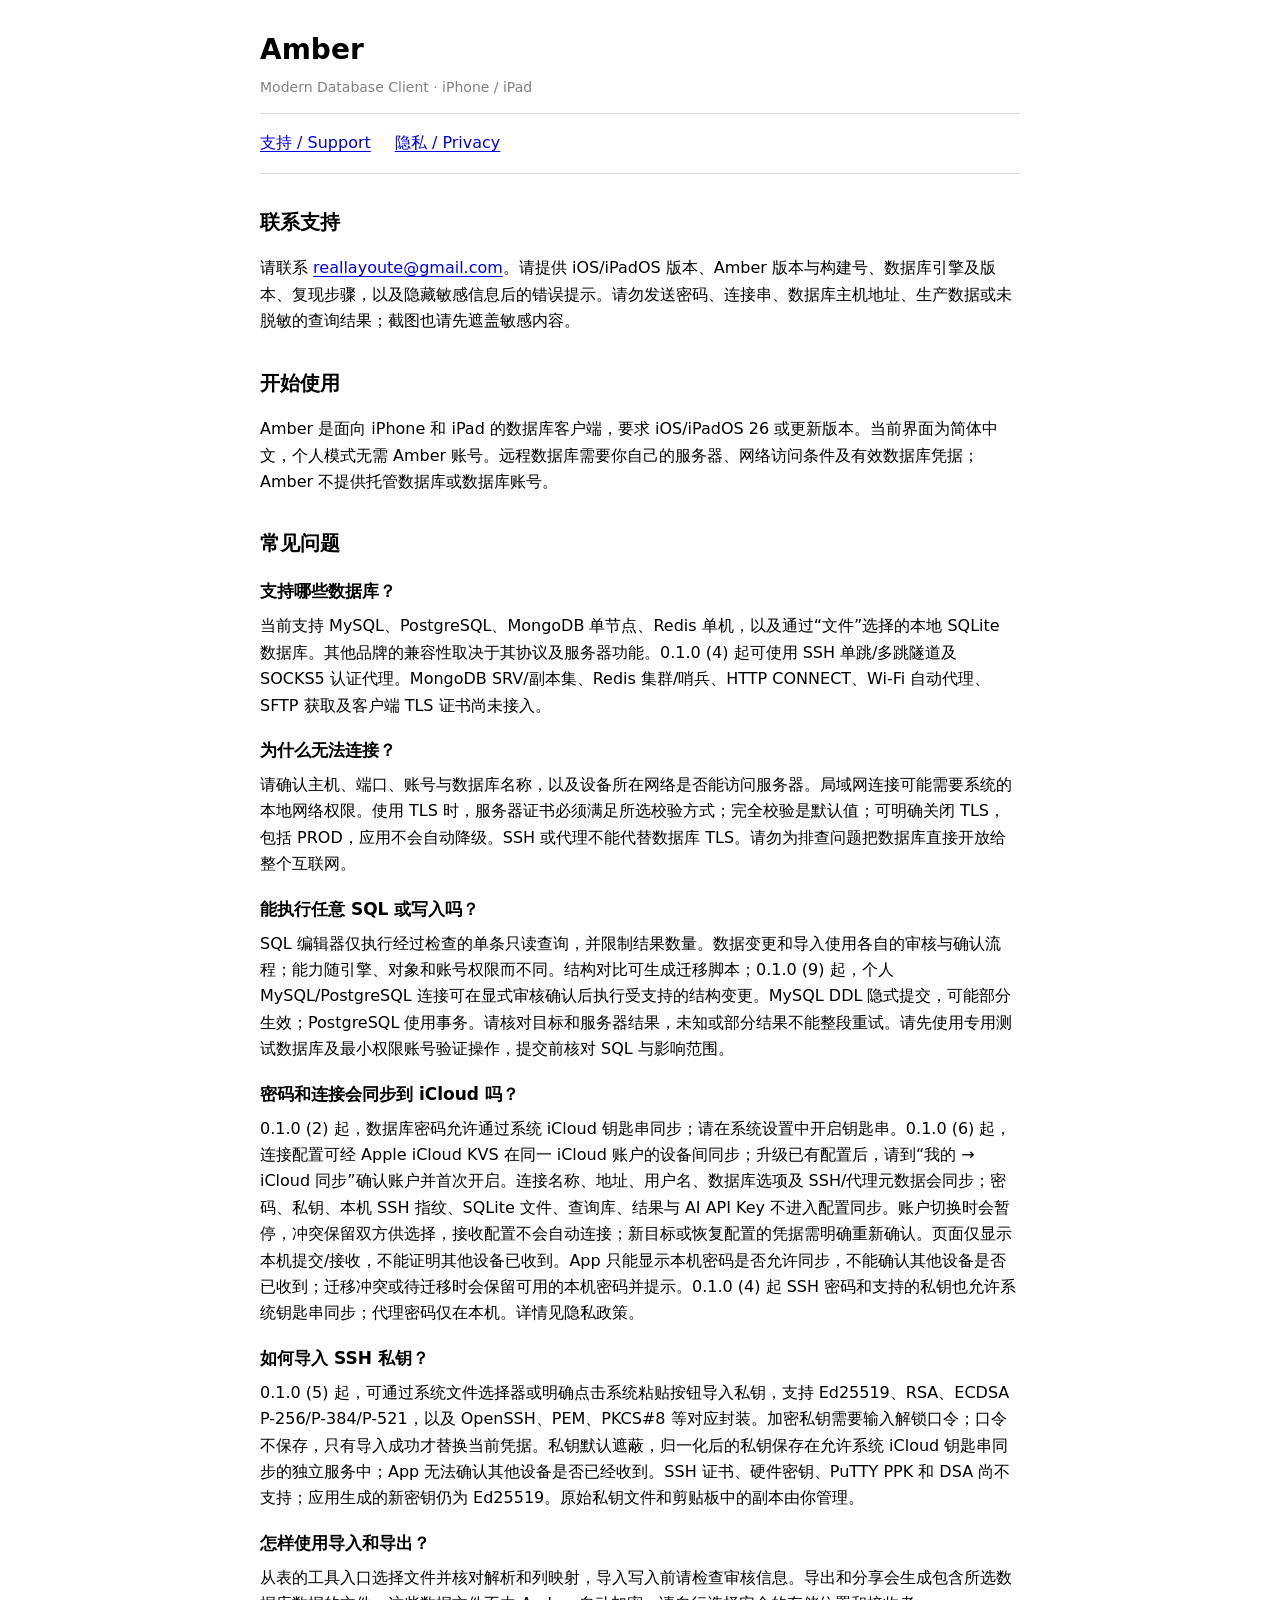
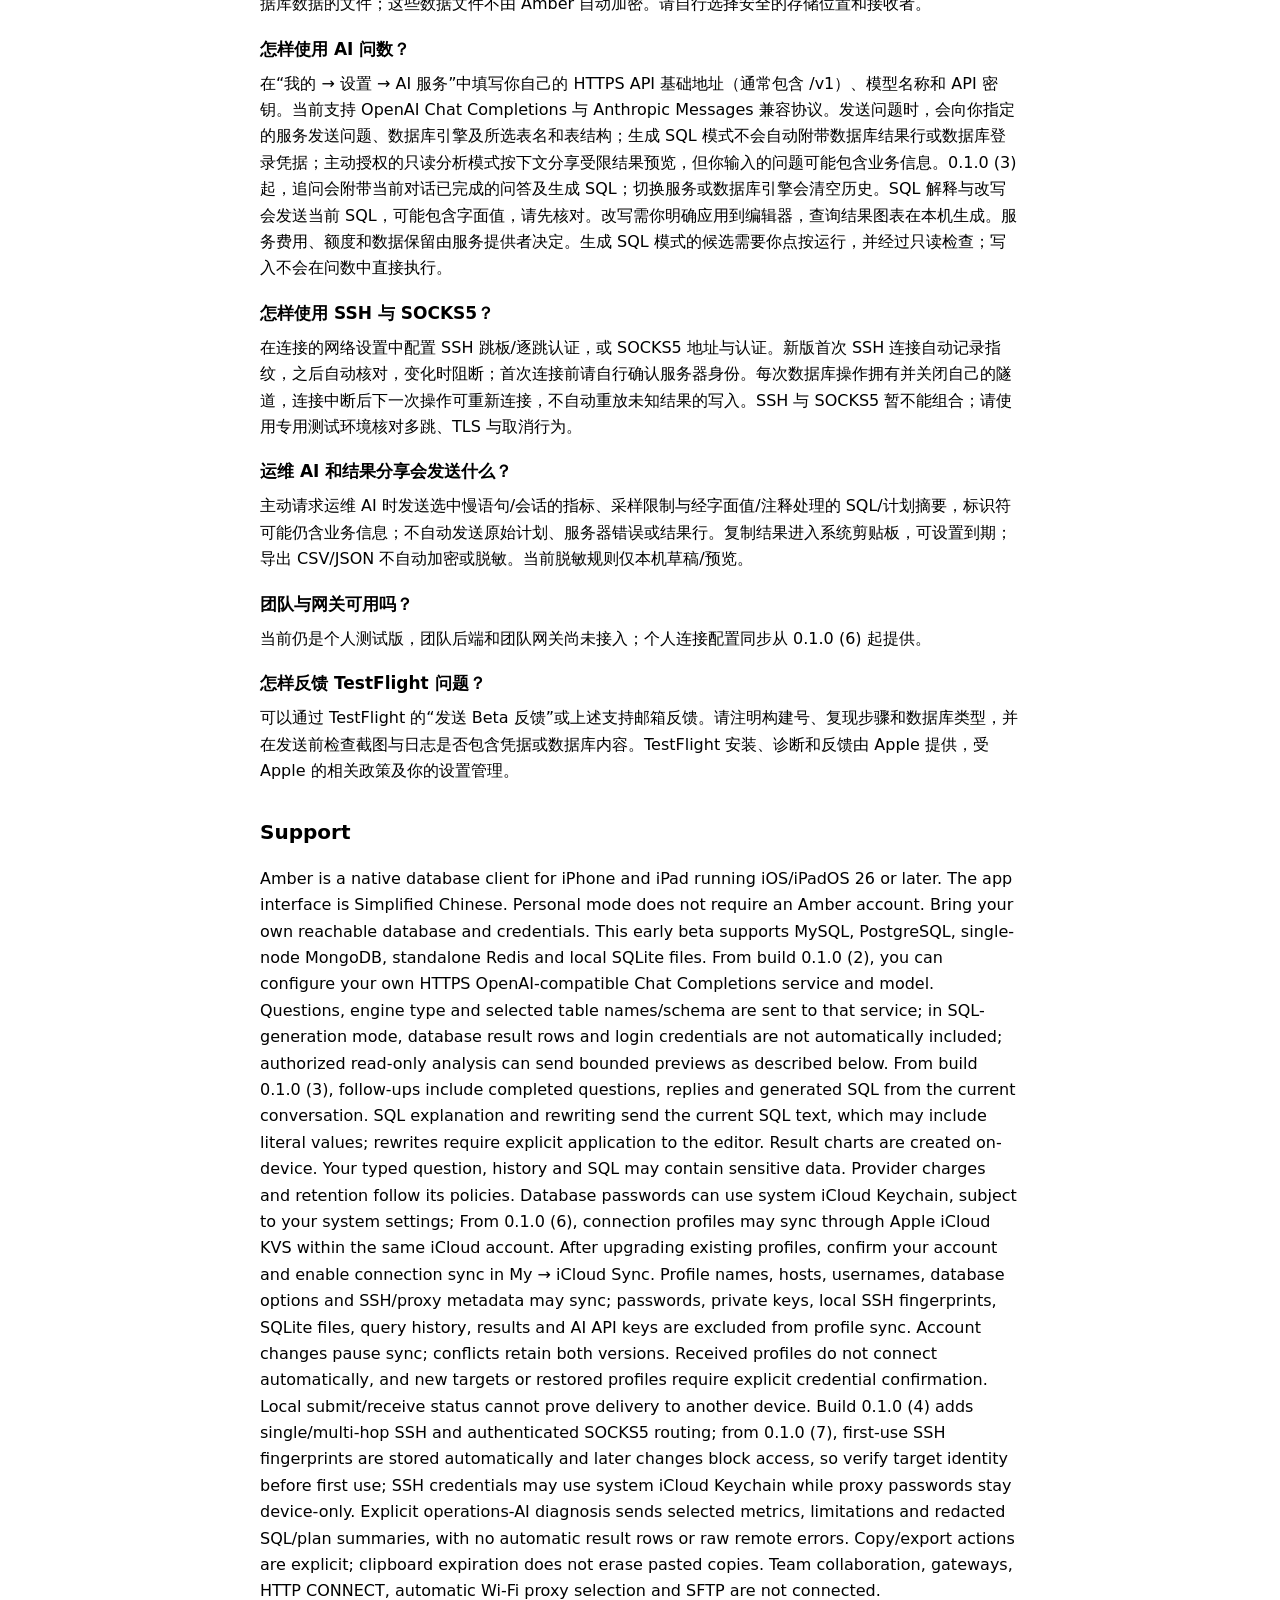
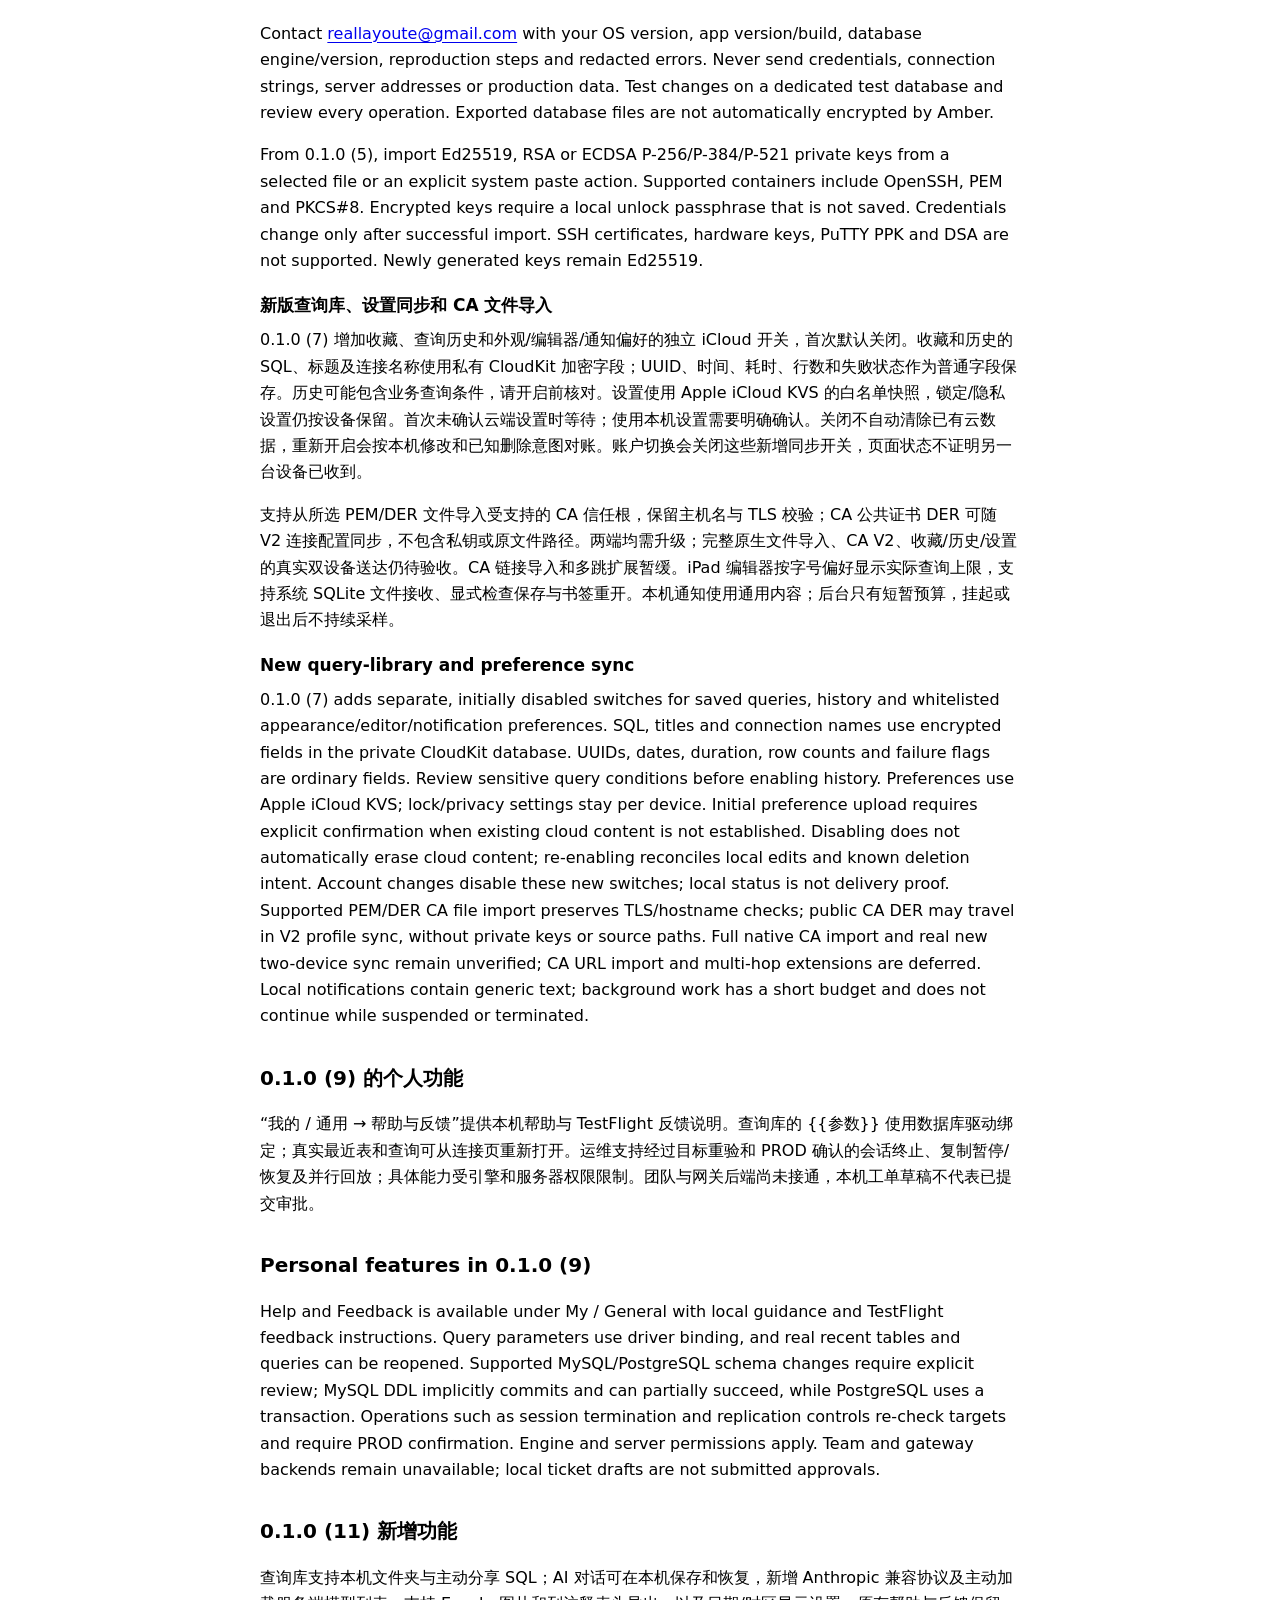
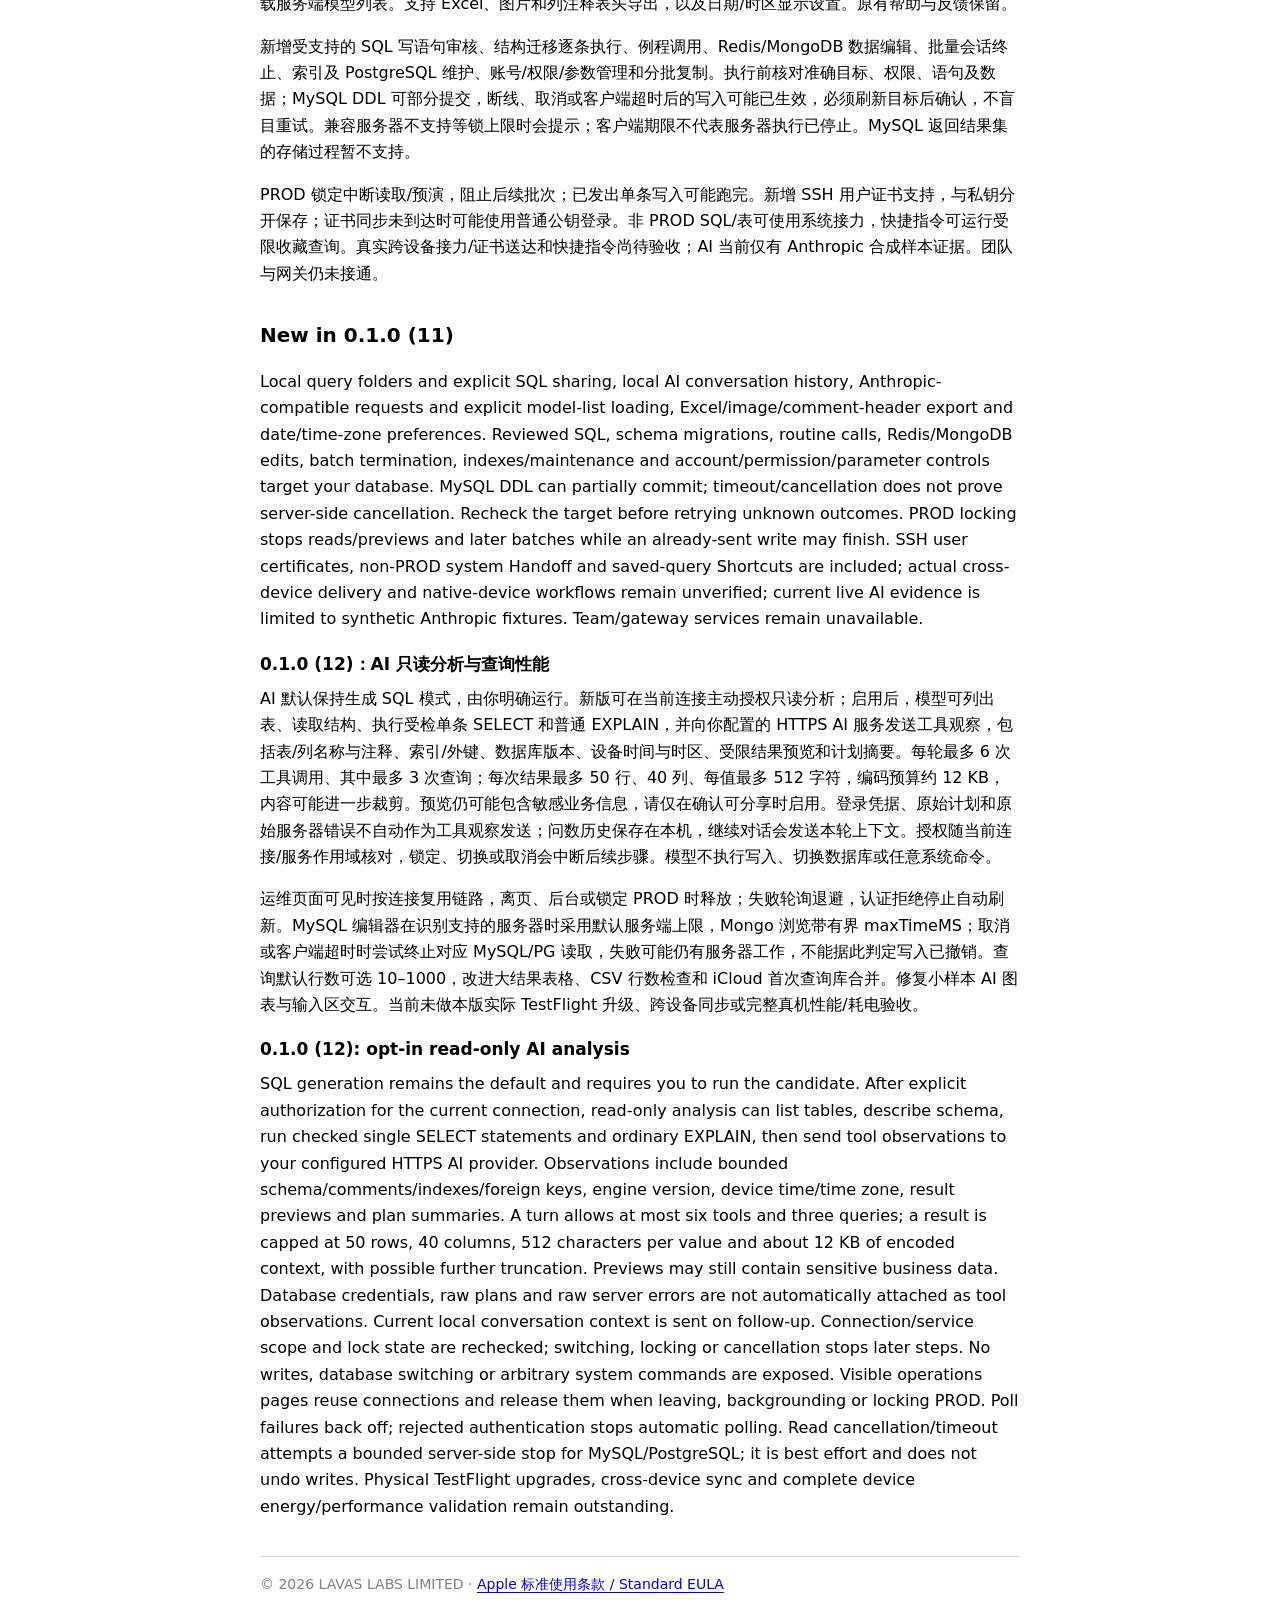
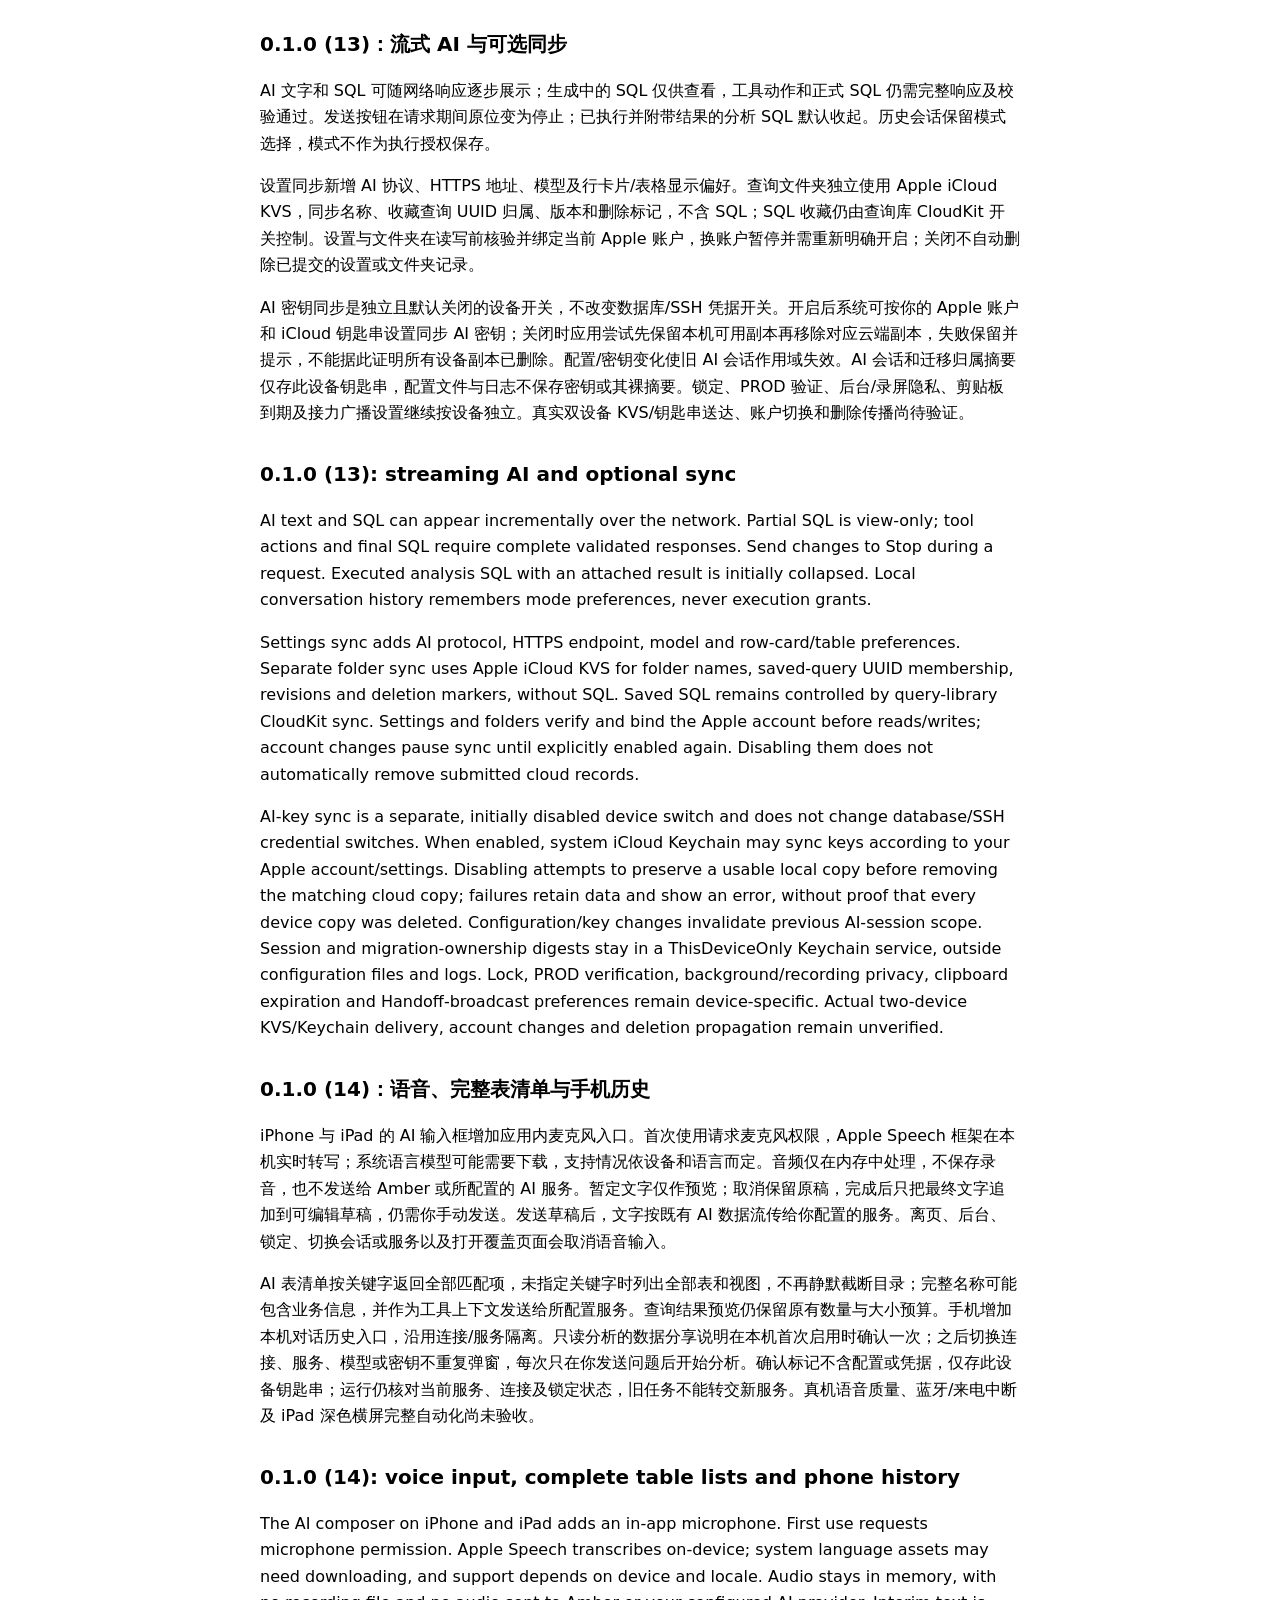
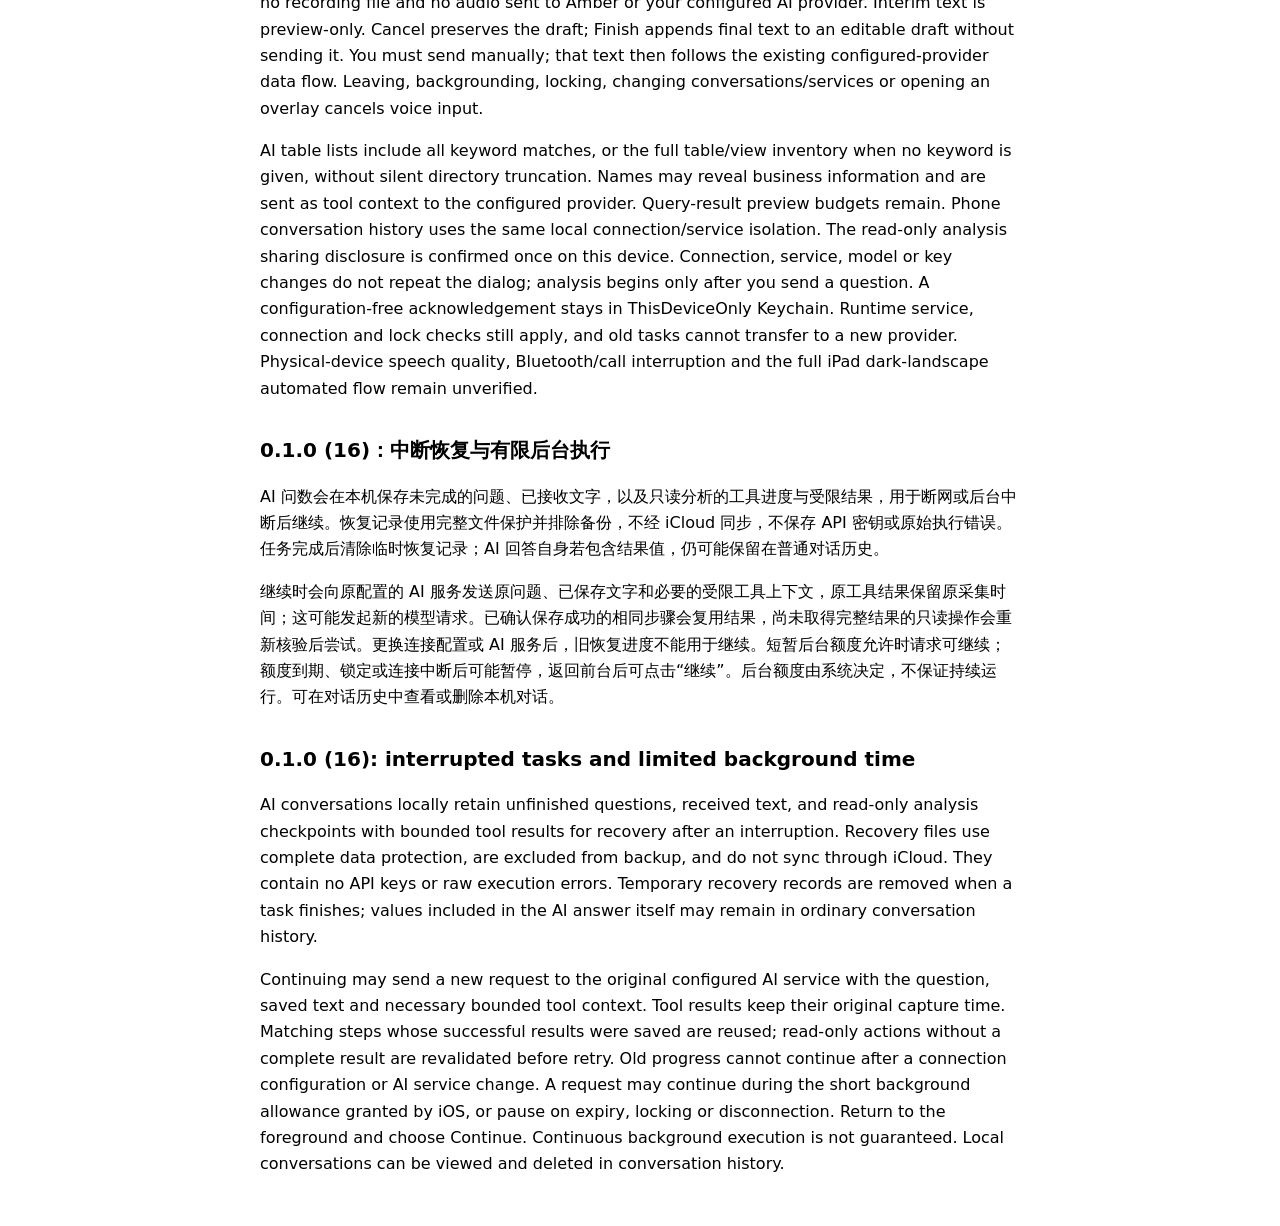
==== amber/index.html @ f7b1a03e "docs(amber): explain interrupted AI recovery and local checkpoints" ====
<!doctype html>
<html lang="zh-Hans"><head>
<meta charset="utf-8"><meta name="viewport" content="width=device-width,initial-scale=1">
<meta name="description" content="Amber 支持：数据库连接、SQL 查询、本地文件与 TestFlight 反馈。"><title>Amber · 支持 / Support</title>
<link rel="stylesheet" href="../style.css"></head><body><main>
<header><h1>Amber</h1><p>Modern Database Client · iPhone / iPad</p></header>
<nav><a href="index.html" aria-current="page">支持 / Support</a><a href="privacy.html" >隐私 / Privacy</a></nav>

<h2>联系支持</h2><p>请联系 <a href="mailto:reallayoute@gmail.com">reallayoute@gmail.com</a>。请提供 iOS/iPadOS 版本、Amber 版本与构建号、数据库引擎及版本、复现步骤，以及隐藏敏感信息后的错误提示。请勿发送密码、连接串、数据库主机地址、生产数据或未脱敏的查询结果；截图也请先遮盖敏感内容。</p>
<h2>开始使用</h2><p>Amber 是面向 iPhone 和 iPad 的数据库客户端，要求 iOS/iPadOS 26 或更新版本。当前界面为简体中文，个人模式无需 Amber 账号。远程数据库需要你自己的服务器、网络访问条件及有效数据库凭据；Amber 不提供托管数据库或数据库账号。</p>
<h2>常见问题</h2>
<h3>支持哪些数据库？</h3><p>当前支持 MySQL、PostgreSQL、MongoDB 单节点、Redis 单机，以及通过“文件”选择的本地 SQLite 数据库。其他品牌的兼容性取决于其协议及服务器功能。0.1.0 (4) 起可使用 SSH 单跳/多跳隧道及 SOCKS5 认证代理。MongoDB SRV/副本集、Redis 集群/哨兵、HTTP CONNECT、Wi-Fi 自动代理、SFTP 获取及客户端 TLS 证书尚未接入。</p>
<h3>为什么无法连接？</h3><p>请确认主机、端口、账号与数据库名称，以及设备所在网络是否能访问服务器。局域网连接可能需要系统的本地网络权限。使用 TLS 时，服务器证书必须满足所选校验方式；完全校验是默认值；可明确关闭 TLS，包括 PROD，应用不会自动降级。SSH 或代理不能代替数据库 TLS。请勿为排查问题把数据库直接开放给整个互联网。</p>
<h3>能执行任意 SQL 或写入吗？</h3><p>SQL 编辑器仅执行经过检查的单条只读查询，并限制结果数量。数据变更和导入使用各自的审核与确认流程；能力随引擎、对象和账号权限而不同。结构对比可生成迁移脚本；0.1.0 (9) 起，个人 MySQL/PostgreSQL 连接可在显式审核确认后执行受支持的结构变更。MySQL DDL 隐式提交，可能部分生效；PostgreSQL 使用事务。请核对目标和服务器结果，未知或部分结果不能整段重试。请先使用专用测试数据库及最小权限账号验证操作，提交前核对 SQL 与影响范围。</p>
<h3>密码和连接会同步到 iCloud 吗？</h3><p>0.1.0 (2) 起，数据库密码允许通过系统 iCloud 钥匙串同步；请在系统设置中开启钥匙串。0.1.0 (6) 起，连接配置可经 Apple iCloud KVS 在同一 iCloud 账户的设备间同步；升级已有配置后，请到“我的 → iCloud 同步”确认账户并首次开启。连接名称、地址、用户名、数据库选项及 SSH/代理元数据会同步；密码、私钥、本机 SSH 指纹、SQLite 文件、查询库、结果与 AI API Key 不进入配置同步。账户切换时会暂停，冲突保留双方供选择，接收配置不会自动连接；新目标或恢复配置的凭据需明确重新确认。页面仅显示本机提交/接收，不能证明其他设备已收到。App 只能显示本机密码是否允许同步，不能确认其他设备是否已收到；迁移冲突或待迁移时会保留可用的本机密码并提示。0.1.0 (4) 起 SSH 密码和支持的私钥也允许系统钥匙串同步；代理密码仅在本机。详情见隐私政策。</p>
<h3>如何导入 SSH 私钥？</h3><p>0.1.0 (5) 起，可通过系统文件选择器或明确点击系统粘贴按钮导入私钥，支持 Ed25519、RSA、ECDSA P-256/P-384/P-521，以及 OpenSSH、PEM、PKCS#8 等对应封装。加密私钥需要输入解锁口令；口令不保存，只有导入成功才替换当前凭据。私钥默认遮蔽，归一化后的私钥保存在允许系统 iCloud 钥匙串同步的独立服务中；App 无法确认其他设备是否已经收到。SSH 证书、硬件密钥、PuTTY PPK 和 DSA 尚不支持；应用生成的新密钥仍为 Ed25519。原始私钥文件和剪贴板中的副本由你管理。</p><h3>怎样使用导入和导出？</h3><p>从表的工具入口选择文件并核对解析和列映射，导入写入前请检查审核信息。导出和分享会生成包含所选数据库数据的文件；这些数据文件不由 Amber 自动加密。请自行选择安全的存储位置和接收者。</p>
<h3>怎样使用 AI 问数？</h3><p>在“我的 → 设置 → AI 服务”中填写你自己的 HTTPS API 基础地址（通常包含 /v1）、模型名称和 API 密钥。当前支持 OpenAI Chat Completions 与 Anthropic Messages 兼容协议。发送问题时，会向你指定的服务发送问题、数据库引擎及所选表名和表结构；生成 SQL 模式不会自动附带数据库结果行或数据库登录凭据；主动授权的只读分析模式按下文分享受限结果预览，但你输入的问题可能包含业务信息。0.1.0 (3) 起，追问会附带当前对话已完成的问答及生成 SQL；切换服务或数据库引擎会清空历史。SQL 解释与改写会发送当前 SQL，可能包含字面值，请先核对。改写需你明确应用到编辑器，查询结果图表在本机生成。服务费用、额度和数据保留由服务提供者决定。生成 SQL 模式的候选需要你点按运行，并经过只读检查；写入不会在问数中直接执行。</p><h3>怎样使用 SSH 与 SOCKS5？</h3><p>在连接的网络设置中配置 SSH 跳板/逐跳认证，或 SOCKS5 地址与认证。新版首次 SSH 连接自动记录指纹，之后自动核对，变化时阻断；首次连接前请自行确认服务器身份。每次数据库操作拥有并关闭自己的隧道，连接中断后下一次操作可重新连接，不自动重放未知结果的写入。SSH 与 SOCKS5 暂不能组合；请使用专用测试环境核对多跳、TLS 与取消行为。</p><h3>运维 AI 和结果分享会发送什么？</h3><p>主动请求运维 AI 时发送选中慢语句/会话的指标、采样限制与经字面值/注释处理的 SQL/计划摘要，标识符可能仍含业务信息；不自动发送原始计划、服务器错误或结果行。复制结果进入系统剪贴板，可设置到期；导出 CSV/JSON 不自动加密或脱敏。当前脱敏规则仅本机草稿/预览。</p><h3>团队与网关可用吗？</h3><p>当前仍是个人测试版，团队后端和团队网关尚未接入；个人连接配置同步从 0.1.0 (6) 起提供。</p>
<h3>怎样反馈 TestFlight 问题？</h3><p>可以通过 TestFlight 的“发送 Beta 反馈”或上述支持邮箱反馈。请注明构建号、复现步骤和数据库类型，并在发送前检查截图与日志是否包含凭据或数据库内容。TestFlight 安装、诊断和反馈由 Apple 提供，受 Apple 的相关政策及你的设置管理。</p>
<h2 lang="en">Support</h2><p lang="en">Amber is a native database client for iPhone and iPad running iOS/iPadOS 26 or later. The app interface is Simplified Chinese. Personal mode does not require an Amber account. Bring your own reachable database and credentials. This early beta supports MySQL, PostgreSQL, single-node MongoDB, standalone Redis and local SQLite files. From build 0.1.0 (2), you can configure your own HTTPS OpenAI-compatible Chat Completions service and model. Questions, engine type and selected table names/schema are sent to that service; in SQL-generation mode, database result rows and login credentials are not automatically included; authorized read-only analysis can send bounded previews as described below. From build 0.1.0 (3), follow-ups include completed questions, replies and generated SQL from the current conversation. SQL explanation and rewriting send the current SQL text, which may include literal values; rewrites require explicit application to the editor. Result charts are created on-device. Your typed question, history and SQL may contain sensitive data. Provider charges and retention follow its policies. Database passwords can use system iCloud Keychain, subject to your system settings; From 0.1.0 (6), connection profiles may sync through Apple iCloud KVS within the same iCloud account. After upgrading existing profiles, confirm your account and enable connection sync in My → iCloud Sync. Profile names, hosts, usernames, database options and SSH/proxy metadata may sync; passwords, private keys, local SSH fingerprints, SQLite files, query history, results and AI API keys are excluded from profile sync. Account changes pause sync; conflicts retain both versions. Received profiles do not connect automatically, and new targets or restored profiles require explicit credential confirmation. Local submit/receive status cannot prove delivery to another device. Build 0.1.0 (4) adds single/multi-hop SSH and authenticated SOCKS5 routing; from 0.1.0 (7), first-use SSH fingerprints are stored automatically and later changes block access, so verify target identity before first use; SSH credentials may use system iCloud Keychain while proxy passwords stay device-only. Explicit operations-AI diagnosis sends selected metrics, limitations and redacted SQL/plan summaries, with no automatic result rows or raw remote errors. Copy/export actions are explicit; clipboard expiration does not erase pasted copies. Team collaboration, gateways, HTTP CONNECT, automatic Wi-Fi proxy selection and SFTP are not connected.</p><p lang="en">Contact <a href="mailto:reallayoute@gmail.com">reallayoute@gmail.com</a> with your OS version, app version/build, database engine/version, reproduction steps and redacted errors. Never send credentials, connection strings, server addresses or production data. Test changes on a dedicated test database and review every operation. Exported database files are not automatically encrypted by Amber.</p>

<p lang="en">From 0.1.0 (5), import Ed25519, RSA or ECDSA P-256/P-384/P-521 private keys from a selected file or an explicit system paste action. Supported containers include OpenSSH, PEM and PKCS#8. Encrypted keys require a local unlock passphrase that is not saved. Credentials change only after successful import. SSH certificates, hardware keys, PuTTY PPK and DSA are not supported. Newly generated keys remain Ed25519.</p><h3>新版查询库、设置同步和 CA 文件导入</h3><p>0.1.0 (7) 增加收藏、查询历史和外观/编辑器/通知偏好的独立 iCloud 开关，首次默认关闭。收藏和历史的 SQL、标题及连接名称使用私有 CloudKit 加密字段；UUID、时间、耗时、行数和失败状态作为普通字段保存。历史可能包含业务查询条件，请开启前核对。设置使用 Apple iCloud KVS 的白名单快照，锁定/隐私设置仍按设备保留。首次未确认云端设置时等待；使用本机设置需要明确确认。关闭不自动清除已有云数据，重新开启会按本机修改和已知删除意图对账。账户切换会关闭这些新增同步开关，页面状态不证明另一台设备已收到。</p><p>支持从所选 PEM/DER 文件导入受支持的 CA 信任根，保留主机名与 TLS 校验；CA 公共证书 DER 可随 V2 连接配置同步，不包含私钥或原文件路径。两端均需升级；完整原生文件导入、CA V2、收藏/历史/设置的真实双设备送达仍待验收。CA 链接导入和多跳扩展暂缓。iPad 编辑器按字号偏好显示实际查询上限，支持系统 SQLite 文件接收、显式检查保存与书签重开。本机通知使用通用内容；后台只有短暂预算，挂起或退出后不持续采样。</p><h3 lang="en">New query-library and preference sync</h3><p lang="en">0.1.0 (7) adds separate, initially disabled switches for saved queries, history and whitelisted appearance/editor/notification preferences. SQL, titles and connection names use encrypted fields in the private CloudKit database. UUIDs, dates, duration, row counts and failure flags are ordinary fields. Review sensitive query conditions before enabling history. Preferences use Apple iCloud KVS; lock/privacy settings stay per device. Initial preference upload requires explicit confirmation when existing cloud content is not established. Disabling does not automatically erase cloud content; re-enabling reconciles local edits and known deletion intent. Account changes disable these new switches; local status is not delivery proof. Supported PEM/DER CA file import preserves TLS/hostname checks; public CA DER may travel in V2 profile sync, without private keys or source paths. Full native CA import and real new two-device sync remain unverified; CA URL import and multi-hop extensions are deferred. Local notifications contain generic text; background work has a short budget and does not continue while suspended or terminated.</p><h2>0.1.0 (9) 的个人功能</h2><p>“我的 / 通用 → 帮助与反馈”提供本机帮助与 TestFlight 反馈说明。查询库的 {{参数}} 使用数据库驱动绑定；真实最近表和查询可从连接页重新打开。运维支持经过目标重验和 PROD 确认的会话终止、复制暂停/恢复及并行回放；具体能力受引擎和服务器权限限制。团队与网关后端尚未接通，本机工单草稿不代表已提交审批。</p><h2 lang="en">Personal features in 0.1.0 (9)</h2><p lang="en">Help and Feedback is available under My / General with local guidance and TestFlight feedback instructions. Query parameters use driver binding, and real recent tables and queries can be reopened. Supported MySQL/PostgreSQL schema changes require explicit review; MySQL DDL implicitly commits and can partially succeed, while PostgreSQL uses a transaction. Operations such as session termination and replication controls re-check targets and require PROD confirmation. Engine and server permissions apply. Team and gateway backends remain unavailable; local ticket drafts are not submitted approvals.</p><h2>0.1.0 (11) 新增功能</h2><p>查询库支持本机文件夹与主动分享 SQL；AI 对话可在本机保存和恢复，新增 Anthropic 兼容协议及主动加载服务端模型列表。支持 Excel、图片和列注释表头导出，以及日期/时区显示设置。原有帮助与反馈保留。</p><p>新增受支持的 SQL 写语句审核、结构迁移逐条执行、例程调用、Redis/MongoDB 数据编辑、批量会话终止、索引及 PostgreSQL 维护、账号/权限/参数管理和分批复制。执行前核对准确目标、权限、语句及数据；MySQL DDL 可部分提交，断线、取消或客户端超时后的写入可能已生效，必须刷新目标后确认，不盲目重试。兼容服务器不支持等锁上限时会提示；客户端期限不代表服务器执行已停止。MySQL 返回结果集的存储过程暂不支持。</p><p>PROD 锁定中断读取/预演，阻止后续批次；已发出单条写入可能跑完。新增 SSH 用户证书支持，与私钥分开保存；证书同步未到达时可能使用普通公钥登录。非 PROD SQL/表可使用系统接力，快捷指令可运行受限收藏查询。真实跨设备接力/证书送达和快捷指令尚待验收；AI 当前仅有 Anthropic 合成样本证据。团队与网关仍未接通。</p><h2 lang="en">New in 0.1.0 (11)</h2><p lang="en">Local query folders and explicit SQL sharing, local AI conversation history, Anthropic-compatible requests and explicit model-list loading, Excel/image/comment-header export and date/time-zone preferences. Reviewed SQL, schema migrations, routine calls, Redis/MongoDB edits, batch termination, indexes/maintenance and account/permission/parameter controls target your database. MySQL DDL can partially commit; timeout/cancellation does not prove server-side cancellation. Recheck the target before retrying unknown outcomes. PROD locking stops reads/previews and later batches while an already-sent write may finish. SSH user certificates, non-PROD system Handoff and saved-query Shortcuts are included; actual cross-device delivery and native-device workflows remain unverified; current live AI evidence is limited to synthetic Anthropic fixtures. Team/gateway services remain unavailable.</p><h3>0.1.0 (12)：AI 只读分析与查询性能</h3><p>AI 默认保持生成 SQL 模式，由你明确运行。新版可在当前连接主动授权只读分析；启用后，模型可列出表、读取结构、执行受检单条 SELECT 和普通 EXPLAIN，并向你配置的 HTTPS AI 服务发送工具观察，包括表/列名称与注释、索引/外键、数据库版本、设备时间与时区、受限结果预览和计划摘要。每轮最多 6 次工具调用、其中最多 3 次查询；每次结果最多 50 行、40 列、每值最多 512 字符，编码预算约 12 KB，内容可能进一步裁剪。预览仍可能包含敏感业务信息，请仅在确认可分享时启用。登录凭据、原始计划和原始服务器错误不自动作为工具观察发送；问数历史保存在本机，继续对话会发送本轮上下文。授权随当前连接/服务作用域核对，锁定、切换或取消会中断后续步骤。模型不执行写入、切换数据库或任意系统命令。</p><p>运维页面可见时按连接复用链路，离页、后台或锁定 PROD 时释放；失败轮询退避，认证拒绝停止自动刷新。MySQL 编辑器在识别支持的服务器时采用默认服务端上限，Mongo 浏览带有界 maxTimeMS；取消或客户端超时时尝试终止对应 MySQL/PG 读取，失败可能仍有服务器工作，不能据此判定写入已撤销。查询默认行数可选 10–1000，改进大结果表格、CSV 行数检查和 iCloud 首次查询库合并。修复小样本 AI 图表与输入区交互。当前未做本版实际 TestFlight 升级、跨设备同步或完整真机性能/耗电验收。</p><h3 lang="en">0.1.0 (12): opt-in read-only AI analysis</h3><p lang="en">SQL generation remains the default and requires you to run the candidate. After explicit authorization for the current connection, read-only analysis can list tables, describe schema, run checked single SELECT statements and ordinary EXPLAIN, then send tool observations to your configured HTTPS AI provider. Observations include bounded schema/comments/indexes/foreign keys, engine version, device time/time zone, result previews and plan summaries. A turn allows at most six tools and three queries; a result is capped at 50 rows, 40 columns, 512 characters per value and about 12 KB of encoded context, with possible further truncation. Previews may still contain sensitive business data. Database credentials, raw plans and raw server errors are not automatically attached as tool observations. Current local conversation context is sent on follow-up. Connection/service scope and lock state are rechecked; switching, locking or cancellation stops later steps. No writes, database switching or arbitrary system commands are exposed. Visible operations pages reuse connections and release them when leaving, backgrounding or locking PROD. Poll failures back off; rejected authentication stops automatic polling. Read cancellation/timeout attempts a bounded server-side stop for MySQL/PostgreSQL; it is best effort and does not undo writes. Physical TestFlight upgrades, cross-device sync and complete device energy/performance validation remain outstanding.</p><footer>© 2026 LAVAS LABS LIMITED · <a href="https://www.apple.com/legal/internet-services/itunes/dev/stdeula/">Apple 标准使用条款 / Standard EULA</a></footer><h2>0.1.0 (13)：流式 AI 与可选同步</h2><p>AI 文字和 SQL 可随网络响应逐步展示；生成中的 SQL 仅供查看，工具动作和正式 SQL 仍需完整响应及校验通过。发送按钮在请求期间原位变为停止；已执行并附带结果的分析 SQL 默认收起。历史会话保留模式选择，模式不作为执行授权保存。</p><p>设置同步新增 AI 协议、HTTPS 地址、模型及行卡片/表格显示偏好。查询文件夹独立使用 Apple iCloud KVS，同步名称、收藏查询 UUID 归属、版本和删除标记，不含 SQL；SQL 收藏仍由查询库 CloudKit 开关控制。设置与文件夹在读写前核验并绑定当前 Apple 账户，换账户暂停并需重新明确开启；关闭不自动删除已提交的设置或文件夹记录。</p><p>AI 密钥同步是独立且默认关闭的设备开关，不改变数据库/SSH 凭据开关。开启后系统可按你的 Apple 账户和 iCloud 钥匙串设置同步 AI 密钥；关闭时应用尝试先保留本机可用副本再移除对应云端副本，失败保留并提示，不能据此证明所有设备副本已删除。配置/密钥变化使旧 AI 会话作用域失效。AI 会话和迁移归属摘要仅存此设备钥匙串，配置文件与日志不保存密钥或其裸摘要。锁定、PROD 验证、后台/录屏隐私、剪贴板到期及接力广播设置继续按设备独立。真实双设备 KVS/钥匙串送达、账户切换和删除传播尚待验证。</p><h2 lang="en">0.1.0 (13): streaming AI and optional sync</h2><div lang="en"><p>AI text and SQL can appear incrementally over the network. Partial SQL is view-only; tool actions and final SQL require complete validated responses. Send changes to Stop during a request. Executed analysis SQL with an attached result is initially collapsed. Local conversation history remembers mode preferences, never execution grants.</p><p>Settings sync adds AI protocol, HTTPS endpoint, model and row-card/table preferences. Separate folder sync uses Apple iCloud KVS for folder names, saved-query UUID membership, revisions and deletion markers, without SQL. Saved SQL remains controlled by query-library CloudKit sync. Settings and folders verify and bind the Apple account before reads/writes; account changes pause sync until explicitly enabled again. Disabling them does not automatically remove submitted cloud records.</p><p>AI-key sync is a separate, initially disabled device switch and does not change database/SSH credential switches. When enabled, system iCloud Keychain may sync keys according to your Apple account/settings. Disabling attempts to preserve a usable local copy before removing the matching cloud copy; failures retain data and show an error, without proof that every device copy was deleted. Configuration/key changes invalidate previous AI-session scope. Session and migration-ownership digests stay in a ThisDeviceOnly Keychain service, outside configuration files and logs. Lock, PROD verification, background/recording privacy, clipboard expiration and Handoff-broadcast preferences remain device-specific. Actual two-device KVS/Keychain delivery, account changes and deletion propagation remain unverified.</p></div>
<h2>0.1.0 (14)：语音、完整表清单与手机历史</h2><p>iPhone 与 iPad 的 AI 输入框增加应用内麦克风入口。首次使用请求麦克风权限，Apple Speech 框架在本机实时转写；系统语言模型可能需要下载，支持情况依设备和语言而定。音频仅在内存中处理，不保存录音，也不发送给 Amber 或所配置的 AI 服务。暂定文字仅作预览；取消保留原稿，完成后只把最终文字追加到可编辑草稿，仍需你手动发送。发送草稿后，文字按既有 AI 数据流传给你配置的服务。离页、后台、锁定、切换会话或服务以及打开覆盖页面会取消语音输入。</p><p>AI 表清单按关键字返回全部匹配项，未指定关键字时列出全部表和视图，不再静默截断目录；完整名称可能包含业务信息，并作为工具上下文发送给所配置服务。查询结果预览仍保留原有数量与大小预算。手机增加本机对话历史入口，沿用连接/服务隔离。只读分析的数据分享说明在本机首次启用时确认一次；之后切换连接、服务、模型或密钥不重复弹窗，每次只在你发送问题后开始分析。确认标记不含配置或凭据，仅存此设备钥匙串；运行仍核对当前服务、连接及锁定状态，旧任务不能转交新服务。真机语音质量、蓝牙/来电中断及 iPad 深色横屏完整自动化尚未验收。</p><h2 lang="en">0.1.0 (14): voice input, complete table lists and phone history</h2><div lang="en"><p>The AI composer on iPhone and iPad adds an in-app microphone. First use requests microphone permission. Apple Speech transcribes on-device; system language assets may need downloading, and support depends on device and locale. Audio stays in memory, with no recording file and no audio sent to Amber or your configured AI provider. Interim text is preview-only. Cancel preserves the draft; Finish appends final text to an editable draft without sending it. You must send manually; that text then follows the existing configured-provider data flow. Leaving, backgrounding, locking, changing conversations/services or opening an overlay cancels voice input.</p><p>AI table lists include all keyword matches, or the full table/view inventory when no keyword is given, without silent directory truncation. Names may reveal business information and are sent as tool context to the configured provider. Query-result preview budgets remain. Phone conversation history uses the same local connection/service isolation. The read-only analysis sharing disclosure is confirmed once on this device. Connection, service, model or key changes do not repeat the dialog; analysis begins only after you send a question. A configuration-free acknowledgement stays in ThisDeviceOnly Keychain. Runtime service, connection and lock checks still apply, and old tasks cannot transfer to a new provider. Physical-device speech quality, Bluetooth/call interruption and the full iPad dark-landscape automated flow remain unverified.</p></div>
<h2>0.1.0 (16)：中断恢复与有限后台执行</h2><p>AI 问数会在本机保存未完成的问题、已接收文字，以及只读分析的工具进度与受限结果，用于断网或后台中断后继续。恢复记录使用完整文件保护并排除备份，不经 iCloud 同步，不保存 API 密钥或原始执行错误。任务完成后清除临时恢复记录；AI 回答自身若包含结果值，仍可能保留在普通对话历史。</p><p>继续时会向原配置的 AI 服务发送原问题、已保存文字和必要的受限工具上下文，原工具结果保留原采集时间；这可能发起新的模型请求。已确认保存成功的相同步骤会复用结果，尚未取得完整结果的只读操作会重新核验后尝试。更换连接配置或 AI 服务后，旧恢复进度不能用于继续。短暂后台额度允许时请求可继续；额度到期、锁定或连接中断后可能暂停，返回前台后可点击“继续”。后台额度由系统决定，不保证持续运行。可在对话历史中查看或删除本机对话。</p><h2 lang="en">0.1.0 (16): interrupted tasks and limited background time</h2><div lang="en"><p>AI conversations locally retain unfinished questions, received text, and read-only analysis checkpoints with bounded tool results for recovery after an interruption. Recovery files use complete data protection, are excluded from backup, and do not sync through iCloud. They contain no API keys or raw execution errors. Temporary recovery records are removed when a task finishes; values included in the AI answer itself may remain in ordinary conversation history.</p><p>Continuing may send a new request to the original configured AI service with the question, saved text and necessary bounded tool context. Tool results keep their original capture time. Matching steps whose successful results were saved are reused; read-only actions without a complete result are revalidated before retry. Old progress cannot continue after a connection configuration or AI service change. A request may continue during the short background allowance granted by iOS, or pause on expiry, locking or disconnection. Return to the foreground and choose Continue. Continuous background execution is not guaranteed. Local conversations can be viewed and deleted in conversation history.</p></div>
</main></body></html>
---- style.css ----
:root{color-scheme:light dark;font:16px/1.65 system-ui,-apple-system,BlinkMacSystemFont,sans-serif}body{margin:0;background:Canvas;color:CanvasText}main{max-width:760px;margin:0 auto;padding:32px 24px}h1{font-size:28px;line-height:1.3;margin:0}header p,footer{color:GrayText;font-size:14px}nav{display:flex;gap:24px;padding:16px 0;border-block:1px solid color-mix(in srgb,CanvasText 15%,transparent)}a{color:LinkText;text-underline-offset:3px}h2{font-size:20px;margin-top:32px}h3{font-size:17px;margin-bottom:4px}p{margin-top:8px}hr{border:0;border-top:1px solid color-mix(in srgb,CanvasText 15%,transparent);margin:32px 0}footer{border-top:1px solid color-mix(in srgb,CanvasText 15%,transparent);margin-top:36px;padding-top:16px}@media(max-width:480px){main{padding:24px 18px}}
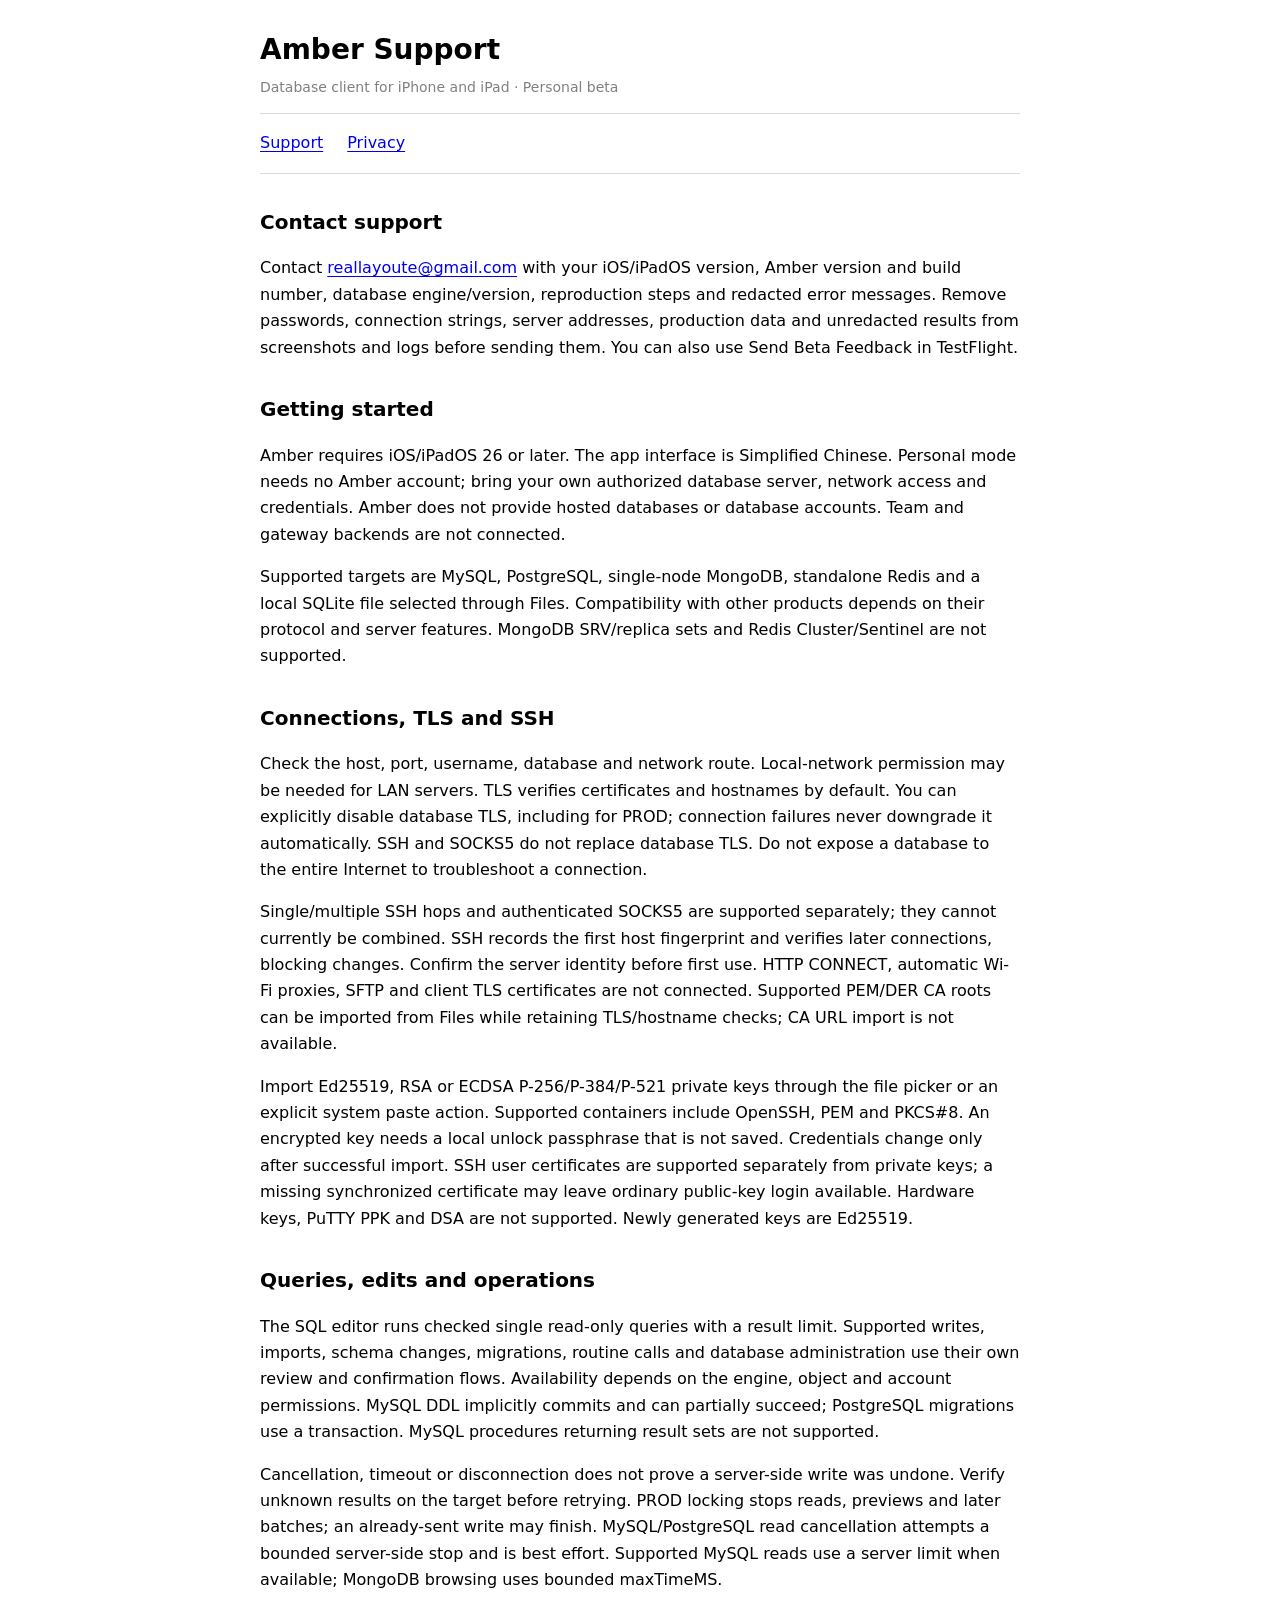
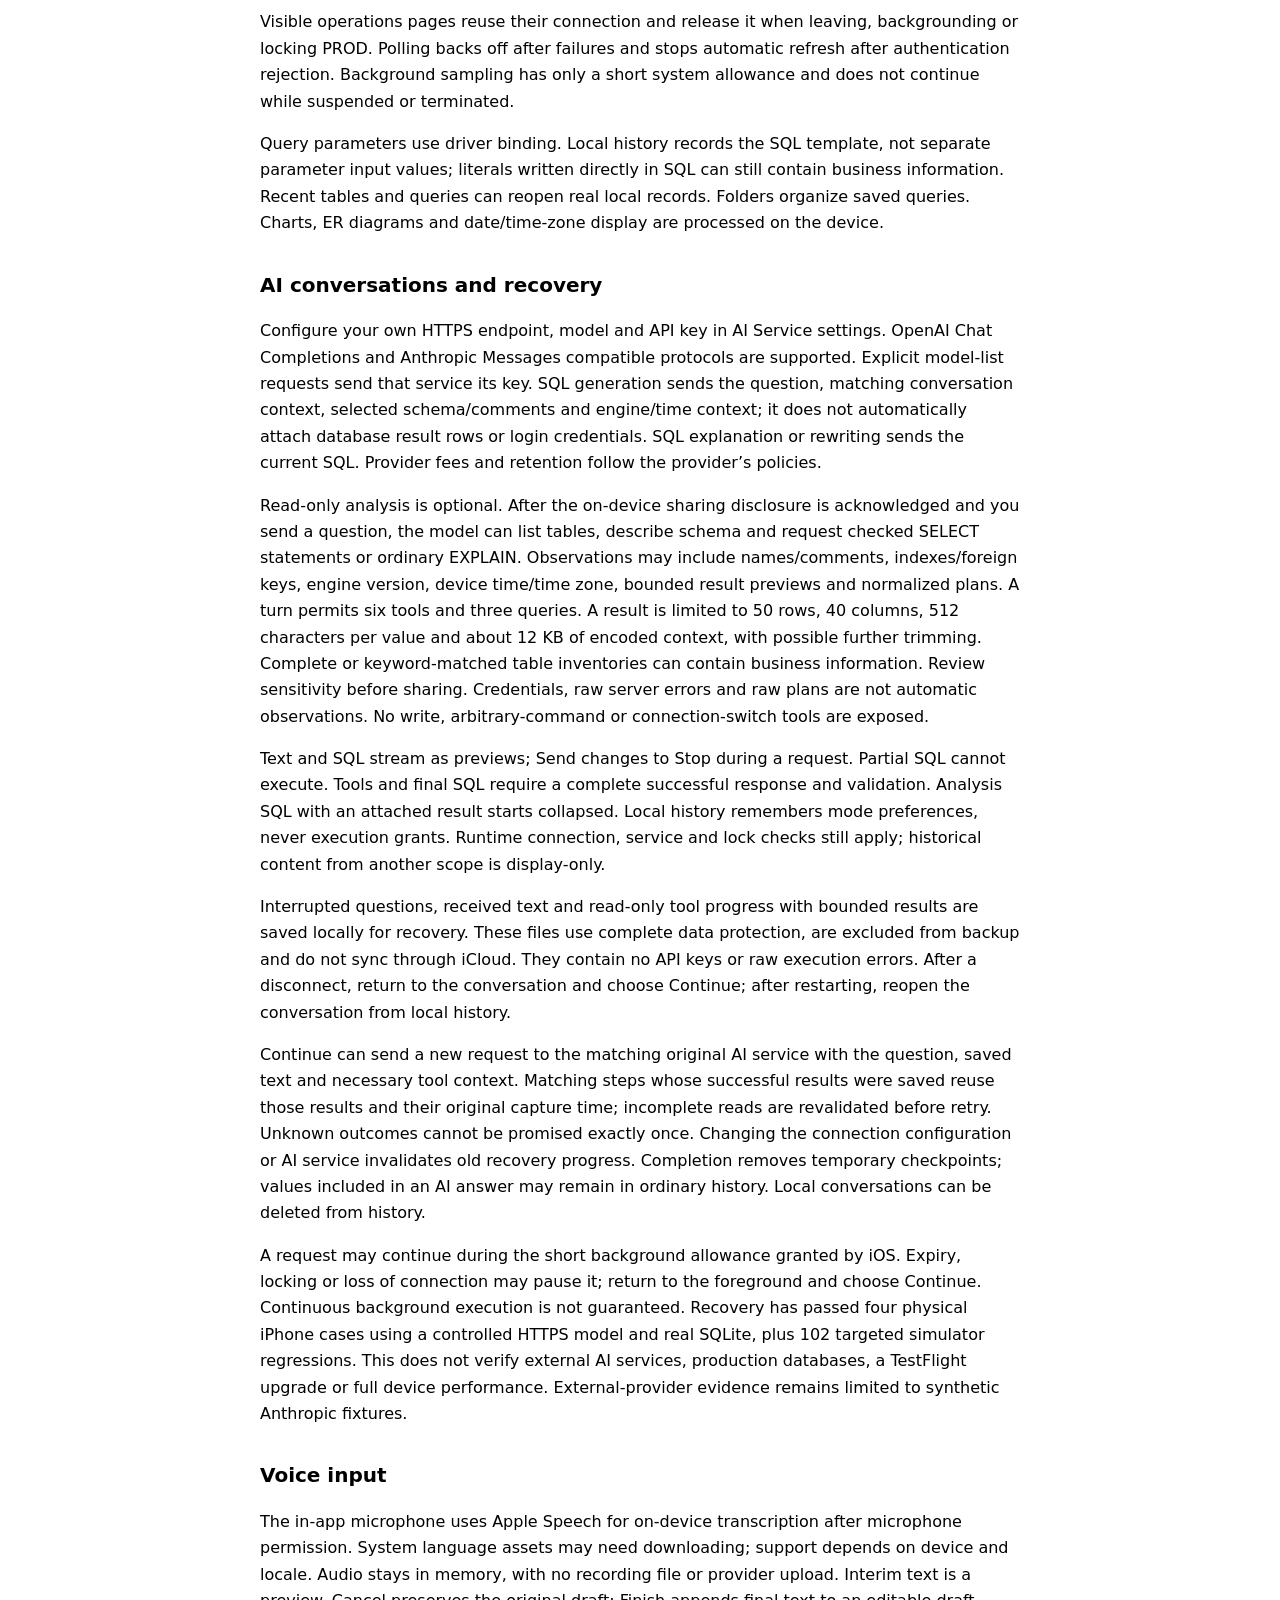
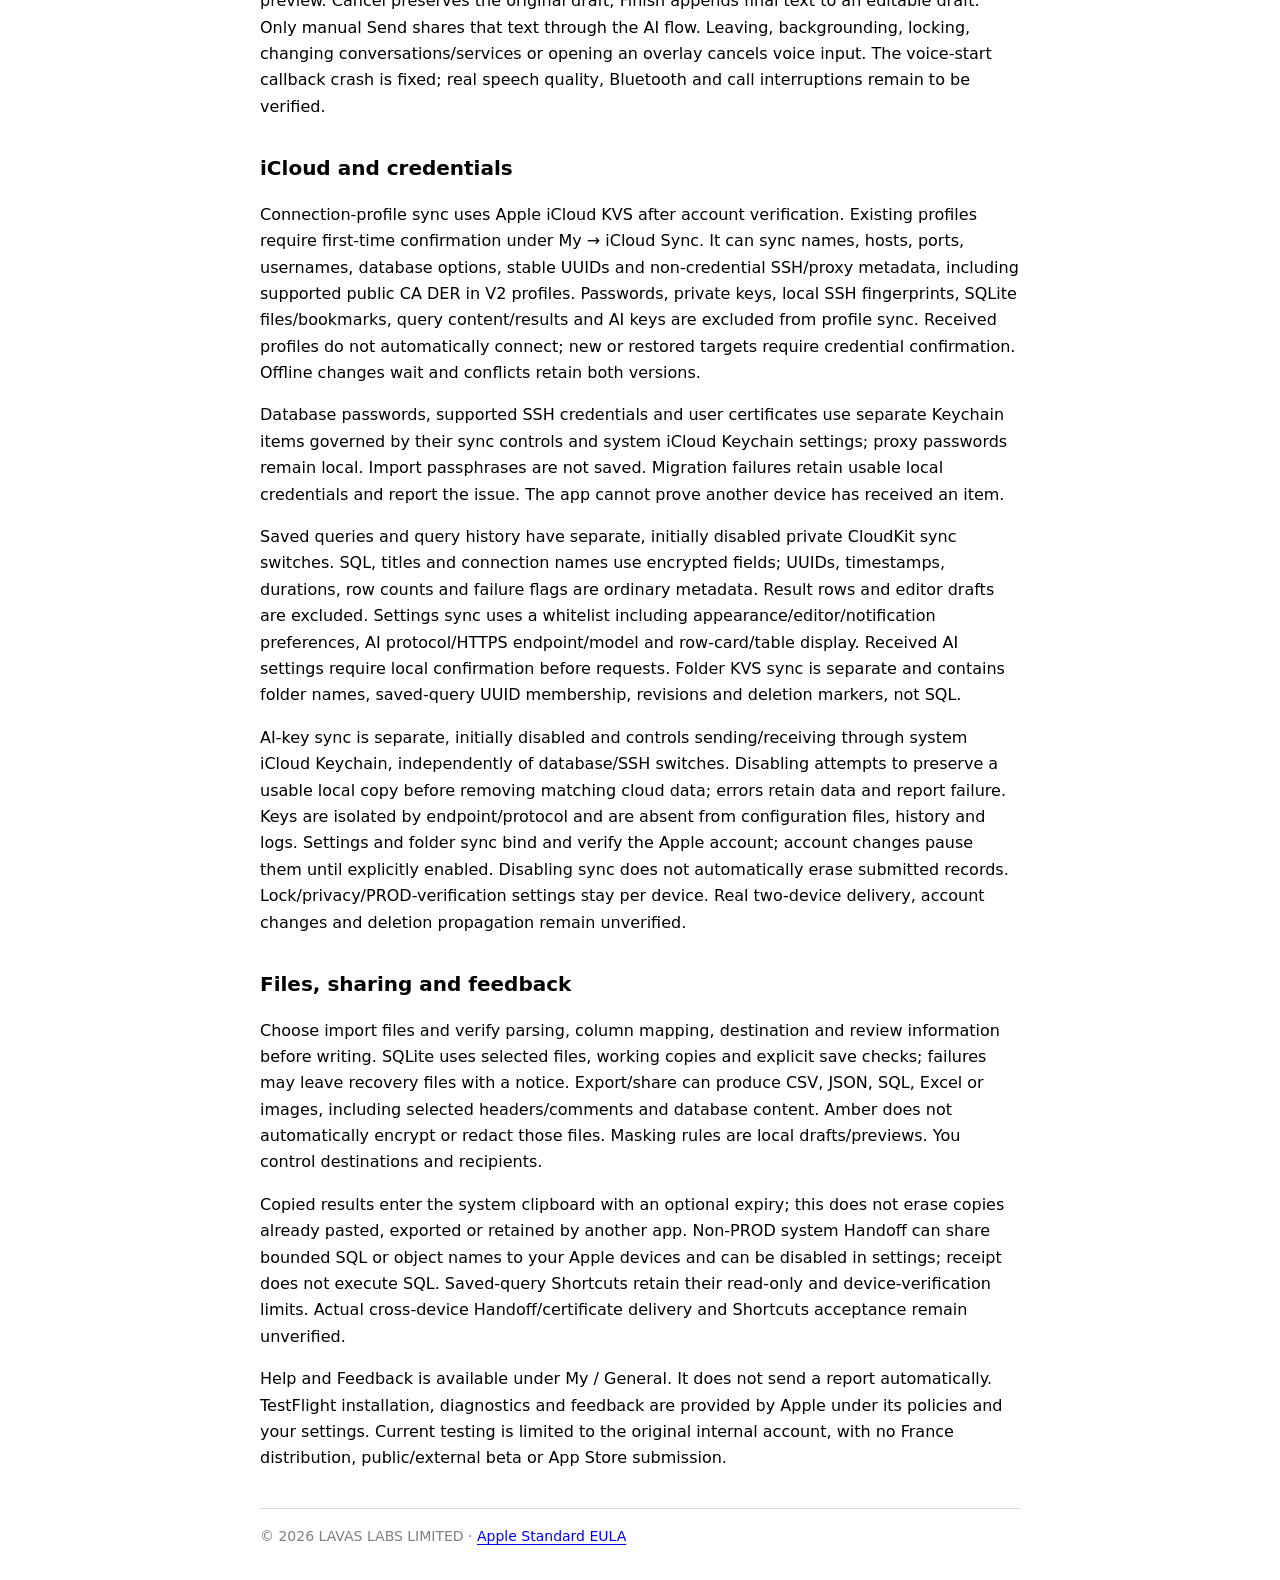
==== commit 28b65992: "docs(amber): consolidate support and privacy in English" ====
--- a/amber/index.html
+++ b/amber/index.html
@@ -1,24 +1,49 @@
 <!doctype html>
-<html lang="zh-Hans"><head>
+<html lang="en"><head>
 <meta charset="utf-8"><meta name="viewport" content="width=device-width,initial-scale=1">
-<meta name="description" content="Amber 支持：数据库连接、SQL 查询、本地文件与 TestFlight 反馈。"><title>Amber · 支持 / Support</title>
+<meta name="description" content="Amber support: database connections, AI conversations, files, iCloud settings and TestFlight feedback."><title>Amber · Support</title>
 <link rel="stylesheet" href="../style.css"></head><body><main>
-<header><h1>Amber</h1><p>Modern Database Client · iPhone / iPad</p></header>
-<nav><a href="index.html" aria-current="page">支持 / Support</a><a href="privacy.html" >隐私 / Privacy</a></nav>
-
-<h2>联系支持</h2><p>请联系 <a href="mailto:reallayoute@gmail.com">reallayoute@gmail.com</a>。请提供 iOS/iPadOS 版本、Amber 版本与构建号、数据库引擎及版本、复现步骤，以及隐藏敏感信息后的错误提示。请勿发送密码、连接串、数据库主机地址、生产数据或未脱敏的查询结果；截图也请先遮盖敏感内容。</p>
-<h2>开始使用</h2><p>Amber 是面向 iPhone 和 iPad 的数据库客户端，要求 iOS/iPadOS 26 或更新版本。当前界面为简体中文，个人模式无需 Amber 账号。远程数据库需要你自己的服务器、网络访问条件及有效数据库凭据；Amber 不提供托管数据库或数据库账号。</p>
-<h2>常见问题</h2>
-<h3>支持哪些数据库？</h3><p>当前支持 MySQL、PostgreSQL、MongoDB 单节点、Redis 单机，以及通过“文件”选择的本地 SQLite 数据库。其他品牌的兼容性取决于其协议及服务器功能。0.1.0 (4) 起可使用 SSH 单跳/多跳隧道及 SOCKS5 认证代理。MongoDB SRV/副本集、Redis 集群/哨兵、HTTP CONNECT、Wi-Fi 自动代理、SFTP 获取及客户端 TLS 证书尚未接入。</p>
-<h3>为什么无法连接？</h3><p>请确认主机、端口、账号与数据库名称，以及设备所在网络是否能访问服务器。局域网连接可能需要系统的本地网络权限。使用 TLS 时，服务器证书必须满足所选校验方式；完全校验是默认值；可明确关闭 TLS，包括 PROD，应用不会自动降级。SSH 或代理不能代替数据库 TLS。请勿为排查问题把数据库直接开放给整个互联网。</p>
-<h3>能执行任意 SQL 或写入吗？</h3><p>SQL 编辑器仅执行经过检查的单条只读查询，并限制结果数量。数据变更和导入使用各自的审核与确认流程；能力随引擎、对象和账号权限而不同。结构对比可生成迁移脚本；0.1.0 (9) 起，个人 MySQL/PostgreSQL 连接可在显式审核确认后执行受支持的结构变更。MySQL DDL 隐式提交，可能部分生效；PostgreSQL 使用事务。请核对目标和服务器结果，未知或部分结果不能整段重试。请先使用专用测试数据库及最小权限账号验证操作，提交前核对 SQL 与影响范围。</p>
-<h3>密码和连接会同步到 iCloud 吗？</h3><p>0.1.0 (2) 起，数据库密码允许通过系统 iCloud 钥匙串同步；请在系统设置中开启钥匙串。0.1.0 (6) 起，连接配置可经 Apple iCloud KVS 在同一 iCloud 账户的设备间同步；升级已有配置后，请到“我的 → iCloud 同步”确认账户并首次开启。连接名称、地址、用户名、数据库选项及 SSH/代理元数据会同步；密码、私钥、本机 SSH 指纹、SQLite 文件、查询库、结果与 AI API Key 不进入配置同步。账户切换时会暂停，冲突保留双方供选择，接收配置不会自动连接；新目标或恢复配置的凭据需明确重新确认。页面仅显示本机提交/接收，不能证明其他设备已收到。App 只能显示本机密码是否允许同步，不能确认其他设备是否已收到；迁移冲突或待迁移时会保留可用的本机密码并提示。0.1.0 (4) 起 SSH 密码和支持的私钥也允许系统钥匙串同步；代理密码仅在本机。详情见隐私政策。</p>
-<h3>如何导入 SSH 私钥？</h3><p>0.1.0 (5) 起，可通过系统文件选择器或明确点击系统粘贴按钮导入私钥，支持 Ed25519、RSA、ECDSA P-256/P-384/P-521，以及 OpenSSH、PEM、PKCS#8 等对应封装。加密私钥需要输入解锁口令；口令不保存，只有导入成功才替换当前凭据。私钥默认遮蔽，归一化后的私钥保存在允许系统 iCloud 钥匙串同步的独立服务中；App 无法确认其他设备是否已经收到。SSH 证书、硬件密钥、PuTTY PPK 和 DSA 尚不支持；应用生成的新密钥仍为 Ed25519。原始私钥文件和剪贴板中的副本由你管理。</p><h3>怎样使用导入和导出？</h3><p>从表的工具入口选择文件并核对解析和列映射，导入写入前请检查审核信息。导出和分享会生成包含所选数据库数据的文件；这些数据文件不由 Amber 自动加密。请自行选择安全的存储位置和接收者。</p>
-<h3>怎样使用 AI 问数？</h3><p>在“我的 → 设置 → AI 服务”中填写你自己的 HTTPS API 基础地址（通常包含 /v1）、模型名称和 API 密钥。当前支持 OpenAI Chat Completions 与 Anthropic Messages 兼容协议。发送问题时，会向你指定的服务发送问题、数据库引擎及所选表名和表结构；生成 SQL 模式不会自动附带数据库结果行或数据库登录凭据；主动授权的只读分析模式按下文分享受限结果预览，但你输入的问题可能包含业务信息。0.1.0 (3) 起，追问会附带当前对话已完成的问答及生成 SQL；切换服务或数据库引擎会清空历史。SQL 解释与改写会发送当前 SQL，可能包含字面值，请先核对。改写需你明确应用到编辑器，查询结果图表在本机生成。服务费用、额度和数据保留由服务提供者决定。生成 SQL 模式的候选需要你点按运行，并经过只读检查；写入不会在问数中直接执行。</p><h3>怎样使用 SSH 与 SOCKS5？</h3><p>在连接的网络设置中配置 SSH 跳板/逐跳认证，或 SOCKS5 地址与认证。新版首次 SSH 连接自动记录指纹，之后自动核对，变化时阻断；首次连接前请自行确认服务器身份。每次数据库操作拥有并关闭自己的隧道，连接中断后下一次操作可重新连接，不自动重放未知结果的写入。SSH 与 SOCKS5 暂不能组合；请使用专用测试环境核对多跳、TLS 与取消行为。</p><h3>运维 AI 和结果分享会发送什么？</h3><p>主动请求运维 AI 时发送选中慢语句/会话的指标、采样限制与经字面值/注释处理的 SQL/计划摘要，标识符可能仍含业务信息；不自动发送原始计划、服务器错误或结果行。复制结果进入系统剪贴板，可设置到期；导出 CSV/JSON 不自动加密或脱敏。当前脱敏规则仅本机草稿/预览。</p><h3>团队与网关可用吗？</h3><p>当前仍是个人测试版，团队后端和团队网关尚未接入；个人连接配置同步从 0.1.0 (6) 起提供。</p>
-<h3>怎样反馈 TestFlight 问题？</h3><p>可以通过 TestFlight 的“发送 Beta 反馈”或上述支持邮箱反馈。请注明构建号、复现步骤和数据库类型，并在发送前检查截图与日志是否包含凭据或数据库内容。TestFlight 安装、诊断和反馈由 Apple 提供，受 Apple 的相关政策及你的设置管理。</p>
-<h2 lang="en">Support</h2><p lang="en">Amber is a native database client for iPhone and iPad running iOS/iPadOS 26 or later. The app interface is Simplified Chinese. Personal mode does not require an Amber account. Bring your own reachable database and credentials. This early beta supports MySQL, PostgreSQL, single-node MongoDB, standalone Redis and local SQLite files. From build 0.1.0 (2), you can configure your own HTTPS OpenAI-compatible Chat Completions service and model. Questions, engine type and selected table names/schema are sent to that service; in SQL-generation mode, database result rows and login credentials are not automatically included; authorized read-only analysis can send bounded previews as described below. From build 0.1.0 (3), follow-ups include completed questions, replies and generated SQL from the current conversation. SQL explanation and rewriting send the current SQL text, which may include literal values; rewrites require explicit application to the editor. Result charts are created on-device. Your typed question, history and SQL may contain sensitive data. Provider charges and retention follow its policies. Database passwords can use system iCloud Keychain, subject to your system settings; From 0.1.0 (6), connection profiles may sync through Apple iCloud KVS within the same iCloud account. After upgrading existing profiles, confirm your account and enable connection sync in My → iCloud Sync. Profile names, hosts, usernames, database options and SSH/proxy metadata may sync; passwords, private keys, local SSH fingerprints, SQLite files, query history, results and AI API keys are excluded from profile sync. Account changes pause sync; conflicts retain both versions. Received profiles do not connect automatically, and new targets or restored profiles require explicit credential confirmation. Local submit/receive status cannot prove delivery to another device. Build 0.1.0 (4) adds single/multi-hop SSH and authenticated SOCKS5 routing; from 0.1.0 (7), first-use SSH fingerprints are stored automatically and later changes block access, so verify target identity before first use; SSH credentials may use system iCloud Keychain while proxy passwords stay device-only. Explicit operations-AI diagnosis sends selected metrics, limitations and redacted SQL/plan summaries, with no automatic result rows or raw remote errors. Copy/export actions are explicit; clipboard expiration does not erase pasted copies. Team collaboration, gateways, HTTP CONNECT, automatic Wi-Fi proxy selection and SFTP are not connected.</p><p lang="en">Contact <a href="mailto:reallayoute@gmail.com">reallayoute@gmail.com</a> with your OS version, app version/build, database engine/version, reproduction steps and redacted errors. Never send credentials, connection strings, server addresses or production data. Test changes on a dedicated test database and review every operation. Exported database files are not automatically encrypted by Amber.</p>
-
-<p lang="en">From 0.1.0 (5), import Ed25519, RSA or ECDSA P-256/P-384/P-521 private keys from a selected file or an explicit system paste action. Supported containers include OpenSSH, PEM and PKCS#8. Encrypted keys require a local unlock passphrase that is not saved. Credentials change only after successful import. SSH certificates, hardware keys, PuTTY PPK and DSA are not supported. Newly generated keys remain Ed25519.</p><h3>新版查询库、设置同步和 CA 文件导入</h3><p>0.1.0 (7) 增加收藏、查询历史和外观/编辑器/通知偏好的独立 iCloud 开关，首次默认关闭。收藏和历史的 SQL、标题及连接名称使用私有 CloudKit 加密字段；UUID、时间、耗时、行数和失败状态作为普通字段保存。历史可能包含业务查询条件，请开启前核对。设置使用 Apple iCloud KVS 的白名单快照，锁定/隐私设置仍按设备保留。首次未确认云端设置时等待；使用本机设置需要明确确认。关闭不自动清除已有云数据，重新开启会按本机修改和已知删除意图对账。账户切换会关闭这些新增同步开关，页面状态不证明另一台设备已收到。</p><p>支持从所选 PEM/DER 文件导入受支持的 CA 信任根，保留主机名与 TLS 校验；CA 公共证书 DER 可随 V2 连接配置同步，不包含私钥或原文件路径。两端均需升级；完整原生文件导入、CA V2、收藏/历史/设置的真实双设备送达仍待验收。CA 链接导入和多跳扩展暂缓。iPad 编辑器按字号偏好显示实际查询上限，支持系统 SQLite 文件接收、显式检查保存与书签重开。本机通知使用通用内容；后台只有短暂预算，挂起或退出后不持续采样。</p><h3 lang="en">New query-library and preference sync</h3><p lang="en">0.1.0 (7) adds separate, initially disabled switches for saved queries, history and whitelisted appearance/editor/notification preferences. SQL, titles and connection names use encrypted fields in the private CloudKit database. UUIDs, dates, duration, row counts and failure flags are ordinary fields. Review sensitive query conditions before enabling history. Preferences use Apple iCloud KVS; lock/privacy settings stay per device. Initial preference upload requires explicit confirmation when existing cloud content is not established. Disabling does not automatically erase cloud content; re-enabling reconciles local edits and known deletion intent. Account changes disable these new switches; local status is not delivery proof. Supported PEM/DER CA file import preserves TLS/hostname checks; public CA DER may travel in V2 profile sync, without private keys or source paths. Full native CA import and real new two-device sync remain unverified; CA URL import and multi-hop extensions are deferred. Local notifications contain generic text; background work has a short budget and does not continue while suspended or terminated.</p><h2>0.1.0 (9) 的个人功能</h2><p>“我的 / 通用 → 帮助与反馈”提供本机帮助与 TestFlight 反馈说明。查询库的 {{参数}} 使用数据库驱动绑定；真实最近表和查询可从连接页重新打开。运维支持经过目标重验和 PROD 确认的会话终止、复制暂停/恢复及并行回放；具体能力受引擎和服务器权限限制。团队与网关后端尚未接通，本机工单草稿不代表已提交审批。</p><h2 lang="en">Personal features in 0.1.0 (9)</h2><p lang="en">Help and Feedback is available under My / General with local guidance and TestFlight feedback instructions. Query parameters use driver binding, and real recent tables and queries can be reopened. Supported MySQL/PostgreSQL schema changes require explicit review; MySQL DDL implicitly commits and can partially succeed, while PostgreSQL uses a transaction. Operations such as session termination and replication controls re-check targets and require PROD confirmation. Engine and server permissions apply. Team and gateway backends remain unavailable; local ticket drafts are not submitted approvals.</p><h2>0.1.0 (11) 新增功能</h2><p>查询库支持本机文件夹与主动分享 SQL；AI 对话可在本机保存和恢复，新增 Anthropic 兼容协议及主动加载服务端模型列表。支持 Excel、图片和列注释表头导出，以及日期/时区显示设置。原有帮助与反馈保留。</p><p>新增受支持的 SQL 写语句审核、结构迁移逐条执行、例程调用、Redis/MongoDB 数据编辑、批量会话终止、索引及 PostgreSQL 维护、账号/权限/参数管理和分批复制。执行前核对准确目标、权限、语句及数据；MySQL DDL 可部分提交，断线、取消或客户端超时后的写入可能已生效，必须刷新目标后确认，不盲目重试。兼容服务器不支持等锁上限时会提示；客户端期限不代表服务器执行已停止。MySQL 返回结果集的存储过程暂不支持。</p><p>PROD 锁定中断读取/预演，阻止后续批次；已发出单条写入可能跑完。新增 SSH 用户证书支持，与私钥分开保存；证书同步未到达时可能使用普通公钥登录。非 PROD SQL/表可使用系统接力，快捷指令可运行受限收藏查询。真实跨设备接力/证书送达和快捷指令尚待验收；AI 当前仅有 Anthropic 合成样本证据。团队与网关仍未接通。</p><h2 lang="en">New in 0.1.0 (11)</h2><p lang="en">Local query folders and explicit SQL sharing, local AI conversation history, Anthropic-compatible requests and explicit model-list loading, Excel/image/comment-header export and date/time-zone preferences. Reviewed SQL, schema migrations, routine calls, Redis/MongoDB edits, batch termination, indexes/maintenance and account/permission/parameter controls target your database. MySQL DDL can partially commit; timeout/cancellation does not prove server-side cancellation. Recheck the target before retrying unknown outcomes. PROD locking stops reads/previews and later batches while an already-sent write may finish. SSH user certificates, non-PROD system Handoff and saved-query Shortcuts are included; actual cross-device delivery and native-device workflows remain unverified; current live AI evidence is limited to synthetic Anthropic fixtures. Team/gateway services remain unavailable.</p><h3>0.1.0 (12)：AI 只读分析与查询性能</h3><p>AI 默认保持生成 SQL 模式，由你明确运行。新版可在当前连接主动授权只读分析；启用后，模型可列出表、读取结构、执行受检单条 SELECT 和普通 EXPLAIN，并向你配置的 HTTPS AI 服务发送工具观察，包括表/列名称与注释、索引/外键、数据库版本、设备时间与时区、受限结果预览和计划摘要。每轮最多 6 次工具调用、其中最多 3 次查询；每次结果最多 50 行、40 列、每值最多 512 字符，编码预算约 12 KB，内容可能进一步裁剪。预览仍可能包含敏感业务信息，请仅在确认可分享时启用。登录凭据、原始计划和原始服务器错误不自动作为工具观察发送；问数历史保存在本机，继续对话会发送本轮上下文。授权随当前连接/服务作用域核对，锁定、切换或取消会中断后续步骤。模型不执行写入、切换数据库或任意系统命令。</p><p>运维页面可见时按连接复用链路，离页、后台或锁定 PROD 时释放；失败轮询退避，认证拒绝停止自动刷新。MySQL 编辑器在识别支持的服务器时采用默认服务端上限，Mongo 浏览带有界 maxTimeMS；取消或客户端超时时尝试终止对应 MySQL/PG 读取，失败可能仍有服务器工作，不能据此判定写入已撤销。查询默认行数可选 10–1000，改进大结果表格、CSV 行数检查和 iCloud 首次查询库合并。修复小样本 AI 图表与输入区交互。当前未做本版实际 TestFlight 升级、跨设备同步或完整真机性能/耗电验收。</p><h3 lang="en">0.1.0 (12): opt-in read-only AI analysis</h3><p lang="en">SQL generation remains the default and requires you to run the candidate. After explicit authorization for the current connection, read-only analysis can list tables, describe schema, run checked single SELECT statements and ordinary EXPLAIN, then send tool observations to your configured HTTPS AI provider. Observations include bounded schema/comments/indexes/foreign keys, engine version, device time/time zone, result previews and plan summaries. A turn allows at most six tools and three queries; a result is capped at 50 rows, 40 columns, 512 characters per value and about 12 KB of encoded context, with possible further truncation. Previews may still contain sensitive business data. Database credentials, raw plans and raw server errors are not automatically attached as tool observations. Current local conversation context is sent on follow-up. Connection/service scope and lock state are rechecked; switching, locking or cancellation stops later steps. No writes, database switching or arbitrary system commands are exposed. Visible operations pages reuse connections and release them when leaving, backgrounding or locking PROD. Poll failures back off; rejected authentication stops automatic polling. Read cancellation/timeout attempts a bounded server-side stop for MySQL/PostgreSQL; it is best effort and does not undo writes. Physical TestFlight upgrades, cross-device sync and complete device energy/performance validation remain outstanding.</p><footer>© 2026 LAVAS LABS LIMITED · <a href="https://www.apple.com/legal/internet-services/itunes/dev/stdeula/">Apple 标准使用条款 / Standard EULA</a></footer><h2>0.1.0 (13)：流式 AI 与可选同步</h2><p>AI 文字和 SQL 可随网络响应逐步展示；生成中的 SQL 仅供查看，工具动作和正式 SQL 仍需完整响应及校验通过。发送按钮在请求期间原位变为停止；已执行并附带结果的分析 SQL 默认收起。历史会话保留模式选择，模式不作为执行授权保存。</p><p>设置同步新增 AI 协议、HTTPS 地址、模型及行卡片/表格显示偏好。查询文件夹独立使用 Apple iCloud KVS，同步名称、收藏查询 UUID 归属、版本和删除标记，不含 SQL；SQL 收藏仍由查询库 CloudKit 开关控制。设置与文件夹在读写前核验并绑定当前 Apple 账户，换账户暂停并需重新明确开启；关闭不自动删除已提交的设置或文件夹记录。</p><p>AI 密钥同步是独立且默认关闭的设备开关，不改变数据库/SSH 凭据开关。开启后系统可按你的 Apple 账户和 iCloud 钥匙串设置同步 AI 密钥；关闭时应用尝试先保留本机可用副本再移除对应云端副本，失败保留并提示，不能据此证明所有设备副本已删除。配置/密钥变化使旧 AI 会话作用域失效。AI 会话和迁移归属摘要仅存此设备钥匙串，配置文件与日志不保存密钥或其裸摘要。锁定、PROD 验证、后台/录屏隐私、剪贴板到期及接力广播设置继续按设备独立。真实双设备 KVS/钥匙串送达、账户切换和删除传播尚待验证。</p><h2 lang="en">0.1.0 (13): streaming AI and optional sync</h2><div lang="en"><p>AI text and SQL can appear incrementally over the network. Partial SQL is view-only; tool actions and final SQL require complete validated responses. Send changes to Stop during a request. Executed analysis SQL with an attached result is initially collapsed. Local conversation history remembers mode preferences, never execution grants.</p><p>Settings sync adds AI protocol, HTTPS endpoint, model and row-card/table preferences. Separate folder sync uses Apple iCloud KVS for folder names, saved-query UUID membership, revisions and deletion markers, without SQL. Saved SQL remains controlled by query-library CloudKit sync. Settings and folders verify and bind the Apple account before reads/writes; account changes pause sync until explicitly enabled again. Disabling them does not automatically remove submitted cloud records.</p><p>AI-key sync is a separate, initially disabled device switch and does not change database/SSH credential switches. When enabled, system iCloud Keychain may sync keys according to your Apple account/settings. Disabling attempts to preserve a usable local copy before removing the matching cloud copy; failures retain data and show an error, without proof that every device copy was deleted. Configuration/key changes invalidate previous AI-session scope. Session and migration-ownership digests stay in a ThisDeviceOnly Keychain service, outside configuration files and logs. Lock, PROD verification, background/recording privacy, clipboard expiration and Handoff-broadcast preferences remain device-specific. Actual two-device KVS/Keychain delivery, account changes and deletion propagation remain unverified.</p></div>
-<h2>0.1.0 (14)：语音、完整表清单与手机历史</h2><p>iPhone 与 iPad 的 AI 输入框增加应用内麦克风入口。首次使用请求麦克风权限，Apple Speech 框架在本机实时转写；系统语言模型可能需要下载，支持情况依设备和语言而定。音频仅在内存中处理，不保存录音，也不发送给 Amber 或所配置的 AI 服务。暂定文字仅作预览；取消保留原稿，完成后只把最终文字追加到可编辑草稿，仍需你手动发送。发送草稿后，文字按既有 AI 数据流传给你配置的服务。离页、后台、锁定、切换会话或服务以及打开覆盖页面会取消语音输入。</p><p>AI 表清单按关键字返回全部匹配项，未指定关键字时列出全部表和视图，不再静默截断目录；完整名称可能包含业务信息，并作为工具上下文发送给所配置服务。查询结果预览仍保留原有数量与大小预算。手机增加本机对话历史入口，沿用连接/服务隔离。只读分析的数据分享说明在本机首次启用时确认一次；之后切换连接、服务、模型或密钥不重复弹窗，每次只在你发送问题后开始分析。确认标记不含配置或凭据，仅存此设备钥匙串；运行仍核对当前服务、连接及锁定状态，旧任务不能转交新服务。真机语音质量、蓝牙/来电中断及 iPad 深色横屏完整自动化尚未验收。</p><h2 lang="en">0.1.0 (14): voice input, complete table lists and phone history</h2><div lang="en"><p>The AI composer on iPhone and iPad adds an in-app microphone. First use requests microphone permission. Apple Speech transcribes on-device; system language assets may need downloading, and support depends on device and locale. Audio stays in memory, with no recording file and no audio sent to Amber or your configured AI provider. Interim text is preview-only. Cancel preserves the draft; Finish appends final text to an editable draft without sending it. You must send manually; that text then follows the existing configured-provider data flow. Leaving, backgrounding, locking, changing conversations/services or opening an overlay cancels voice input.</p><p>AI table lists include all keyword matches, or the full table/view inventory when no keyword is given, without silent directory truncation. Names may reveal business information and are sent as tool context to the configured provider. Query-result preview budgets remain. Phone conversation history uses the same local connection/service isolation. The read-only analysis sharing disclosure is confirmed once on this device. Connection, service, model or key changes do not repeat the dialog; analysis begins only after you send a question. A configuration-free acknowledgement stays in ThisDeviceOnly Keychain. Runtime service, connection and lock checks still apply, and old tasks cannot transfer to a new provider. Physical-device speech quality, Bluetooth/call interruption and the full iPad dark-landscape automated flow remain unverified.</p></div>
-<h2>0.1.0 (16)：中断恢复与有限后台执行</h2><p>AI 问数会在本机保存未完成的问题、已接收文字，以及只读分析的工具进度与受限结果，用于断网或后台中断后继续。恢复记录使用完整文件保护并排除备份，不经 iCloud 同步，不保存 API 密钥或原始执行错误。任务完成后清除临时恢复记录；AI 回答自身若包含结果值，仍可能保留在普通对话历史。</p><p>继续时会向原配置的 AI 服务发送原问题、已保存文字和必要的受限工具上下文，原工具结果保留原采集时间；这可能发起新的模型请求。已确认保存成功的相同步骤会复用结果，尚未取得完整结果的只读操作会重新核验后尝试。更换连接配置或 AI 服务后，旧恢复进度不能用于继续。短暂后台额度允许时请求可继续；额度到期、锁定或连接中断后可能暂停，返回前台后可点击“继续”。后台额度由系统决定，不保证持续运行。可在对话历史中查看或删除本机对话。</p><h2 lang="en">0.1.0 (16): interrupted tasks and limited background time</h2><div lang="en"><p>AI conversations locally retain unfinished questions, received text, and read-only analysis checkpoints with bounded tool results for recovery after an interruption. Recovery files use complete data protection, are excluded from backup, and do not sync through iCloud. They contain no API keys or raw execution errors. Temporary recovery records are removed when a task finishes; values included in the AI answer itself may remain in ordinary conversation history.</p><p>Continuing may send a new request to the original configured AI service with the question, saved text and necessary bounded tool context. Tool results keep their original capture time. Matching steps whose successful results were saved are reused; read-only actions without a complete result are revalidated before retry. Old progress cannot continue after a connection configuration or AI service change. A request may continue during the short background allowance granted by iOS, or pause on expiry, locking or disconnection. Return to the foreground and choose Continue. Continuous background execution is not guaranteed. Local conversations can be viewed and deleted in conversation history.</p></div>
-</main></body></html>+<header><h1>Amber Support</h1><p>Database client for iPhone and iPad · Personal beta</p></header>
+<nav aria-label="Main"><a href="index.html" aria-current="page">Support</a><a href="privacy.html">Privacy</a></nav>
+<section><h2>Contact support</h2>
+<p>Contact <a href="mailto:reallayoute@gmail.com">reallayoute@gmail.com</a> with your iOS/iPadOS version, Amber version and build number, database engine/version, reproduction steps and redacted error messages. Remove passwords, connection strings, server addresses, production data and unredacted results from screenshots and logs before sending them. You can also use Send Beta Feedback in TestFlight.</p>
+</section>
+<section><h2>Getting started</h2>
+<p>Amber requires iOS/iPadOS 26 or later. The app interface is Simplified Chinese. Personal mode needs no Amber account; bring your own authorized database server, network access and credentials. Amber does not provide hosted databases or database accounts. Team and gateway backends are not connected.</p>
+<p>Supported targets are MySQL, PostgreSQL, single-node MongoDB, standalone Redis and a local SQLite file selected through Files. Compatibility with other products depends on their protocol and server features. MongoDB SRV/replica sets and Redis Cluster/Sentinel are not supported.</p>
+</section>
+<section><h2>Connections, TLS and SSH</h2>
+<p>Check the host, port, username, database and network route. Local-network permission may be needed for LAN servers. TLS verifies certificates and hostnames by default. You can explicitly disable database TLS, including for PROD; connection failures never downgrade it automatically. SSH and SOCKS5 do not replace database TLS. Do not expose a database to the entire Internet to troubleshoot a connection.</p>
+<p>Single/multiple SSH hops and authenticated SOCKS5 are supported separately; they cannot currently be combined. SSH records the first host fingerprint and verifies later connections, blocking changes. Confirm the server identity before first use. HTTP CONNECT, automatic Wi-Fi proxies, SFTP and client TLS certificates are not connected. Supported PEM/DER CA roots can be imported from Files while retaining TLS/hostname checks; CA URL import is not available.</p>
+<p>Import Ed25519, RSA or ECDSA P-256/P-384/P-521 private keys through the file picker or an explicit system paste action. Supported containers include OpenSSH, PEM and PKCS#8. An encrypted key needs a local unlock passphrase that is not saved. Credentials change only after successful import. SSH user certificates are supported separately from private keys; a missing synchronized certificate may leave ordinary public-key login available. Hardware keys, PuTTY PPK and DSA are not supported. Newly generated keys are Ed25519.</p>
+</section>
+<section><h2>Queries, edits and operations</h2>
+<p>The SQL editor runs checked single read-only queries with a result limit. Supported writes, imports, schema changes, migrations, routine calls and database administration use their own review and confirmation flows. Availability depends on the engine, object and account permissions. MySQL DDL implicitly commits and can partially succeed; PostgreSQL migrations use a transaction. MySQL procedures returning result sets are not supported.</p>
+<p>Cancellation, timeout or disconnection does not prove a server-side write was undone. Verify unknown results on the target before retrying. PROD locking stops reads, previews and later batches; an already-sent write may finish. MySQL/PostgreSQL read cancellation attempts a bounded server-side stop and is best effort. Supported MySQL reads use a server limit when available; MongoDB browsing uses bounded maxTimeMS.</p>
+<p>Visible operations pages reuse their connection and release it when leaving, backgrounding or locking PROD. Polling backs off after failures and stops automatic refresh after authentication rejection. Background sampling has only a short system allowance and does not continue while suspended or terminated.</p>
+<p>Query parameters use driver binding. Local history records the SQL template, not separate parameter input values; literals written directly in SQL can still contain business information. Recent tables and queries can reopen real local records. Folders organize saved queries. Charts, ER diagrams and date/time-zone display are processed on the device.</p>
+</section>
+<section><h2>AI conversations and recovery</h2>
+<p>Configure your own HTTPS endpoint, model and API key in AI Service settings. OpenAI Chat Completions and Anthropic Messages compatible protocols are supported. Explicit model-list requests send that service its key. SQL generation sends the question, matching conversation context, selected schema/comments and engine/time context; it does not automatically attach database result rows or login credentials. SQL explanation or rewriting sends the current SQL. Provider fees and retention follow the provider’s policies.</p>
+<p>Read-only analysis is optional. After the on-device sharing disclosure is acknowledged and you send a question, the model can list tables, describe schema and request checked SELECT statements or ordinary EXPLAIN. Observations may include names/comments, indexes/foreign keys, engine version, device time/time zone, bounded result previews and normalized plans. A turn permits six tools and three queries. A result is limited to 50 rows, 40 columns, 512 characters per value and about 12 KB of encoded context, with possible further trimming. Complete or keyword-matched table inventories can contain business information. Review sensitivity before sharing. Credentials, raw server errors and raw plans are not automatic observations. No write, arbitrary-command or connection-switch tools are exposed.</p>
+<p>Text and SQL stream as previews; Send changes to Stop during a request. Partial SQL cannot execute. Tools and final SQL require a complete successful response and validation. Analysis SQL with an attached result starts collapsed. Local history remembers mode preferences, never execution grants. Runtime connection, service and lock checks still apply; historical content from another scope is display-only.</p>
+<p>Interrupted questions, received text and read-only tool progress with bounded results are saved locally for recovery. These files use complete data protection, are excluded from backup and do not sync through iCloud. They contain no API keys or raw execution errors. After a disconnect, return to the conversation and choose Continue; after restarting, reopen the conversation from local history.</p>
+<p>Continue can send a new request to the matching original AI service with the question, saved text and necessary tool context. Matching steps whose successful results were saved reuse those results and their original capture time; incomplete reads are revalidated before retry. Unknown outcomes cannot be promised exactly once. Changing the connection configuration or AI service invalidates old recovery progress. Completion removes temporary checkpoints; values included in an AI answer may remain in ordinary history. Local conversations can be deleted from history.</p>
+<p>A request may continue during the short background allowance granted by iOS. Expiry, locking or loss of connection may pause it; return to the foreground and choose Continue. Continuous background execution is not guaranteed. Recovery has passed four physical iPhone cases using a controlled HTTPS model and real SQLite, plus 102 targeted simulator regressions. This does not verify external AI services, production databases, a TestFlight upgrade or full device performance. External-provider evidence remains limited to synthetic Anthropic fixtures.</p>
+</section>
+<section><h2>Voice input</h2>
+<p>The in-app microphone uses Apple Speech for on-device transcription after microphone permission. System language assets may need downloading; support depends on device and locale. Audio stays in memory, with no recording file or provider upload. Interim text is a preview. Cancel preserves the original draft; Finish appends final text to an editable draft. Only manual Send shares that text through the AI flow. Leaving, backgrounding, locking, changing conversations/services or opening an overlay cancels voice input. The voice-start callback crash is fixed; real speech quality, Bluetooth and call interruptions remain to be verified.</p>
+</section>
+<section><h2>iCloud and credentials</h2>
+<p>Connection-profile sync uses Apple iCloud KVS after account verification. Existing profiles require first-time confirmation under My → iCloud Sync. It can sync names, hosts, ports, usernames, database options, stable UUIDs and non-credential SSH/proxy metadata, including supported public CA DER in V2 profiles. Passwords, private keys, local SSH fingerprints, SQLite files/bookmarks, query content/results and AI keys are excluded from profile sync. Received profiles do not automatically connect; new or restored targets require credential confirmation. Offline changes wait and conflicts retain both versions.</p>
+<p>Database passwords, supported SSH credentials and user certificates use separate Keychain items governed by their sync controls and system iCloud Keychain settings; proxy passwords remain local. Import passphrases are not saved. Migration failures retain usable local credentials and report the issue. The app cannot prove another device has received an item.</p>
+<p>Saved queries and query history have separate, initially disabled private CloudKit sync switches. SQL, titles and connection names use encrypted fields; UUIDs, timestamps, durations, row counts and failure flags are ordinary metadata. Result rows and editor drafts are excluded. Settings sync uses a whitelist including appearance/editor/notification preferences, AI protocol/HTTPS endpoint/model and row-card/table display. Received AI settings require local confirmation before requests. Folder KVS sync is separate and contains folder names, saved-query UUID membership, revisions and deletion markers, not SQL.</p>
+<p>AI-key sync is separate, initially disabled and controls sending/receiving through system iCloud Keychain, independently of database/SSH switches. Disabling attempts to preserve a usable local copy before removing matching cloud data; errors retain data and report failure. Keys are isolated by endpoint/protocol and are absent from configuration files, history and logs. Settings and folder sync bind and verify the Apple account; account changes pause them until explicitly enabled. Disabling sync does not automatically erase submitted records. Lock/privacy/PROD-verification settings stay per device. Real two-device delivery, account changes and deletion propagation remain unverified.</p>
+</section>
+<section><h2>Files, sharing and feedback</h2>
+<p>Choose import files and verify parsing, column mapping, destination and review information before writing. SQLite uses selected files, working copies and explicit save checks; failures may leave recovery files with a notice. Export/share can produce CSV, JSON, SQL, Excel or images, including selected headers/comments and database content. Amber does not automatically encrypt or redact those files. Masking rules are local drafts/previews. You control destinations and recipients.</p>
+<p>Copied results enter the system clipboard with an optional expiry; this does not erase copies already pasted, exported or retained by another app. Non-PROD system Handoff can share bounded SQL or object names to your Apple devices and can be disabled in settings; receipt does not execute SQL. Saved-query Shortcuts retain their read-only and device-verification limits. Actual cross-device Handoff/certificate delivery and Shortcuts acceptance remain unverified.</p>
+<p>Help and Feedback is available under My / General. It does not send a report automatically. TestFlight installation, diagnostics and feedback are provided by Apple under its policies and your settings. Current testing is limited to the original internal account, with no France distribution, public/external beta or App Store submission.</p>
+</section>
+<footer>© 2026 LAVAS LABS LIMITED · <a href="https://www.apple.com/legal/internet-services/itunes/dev/stdeula/">Apple Standard EULA</a></footer>
+</main></body></html>
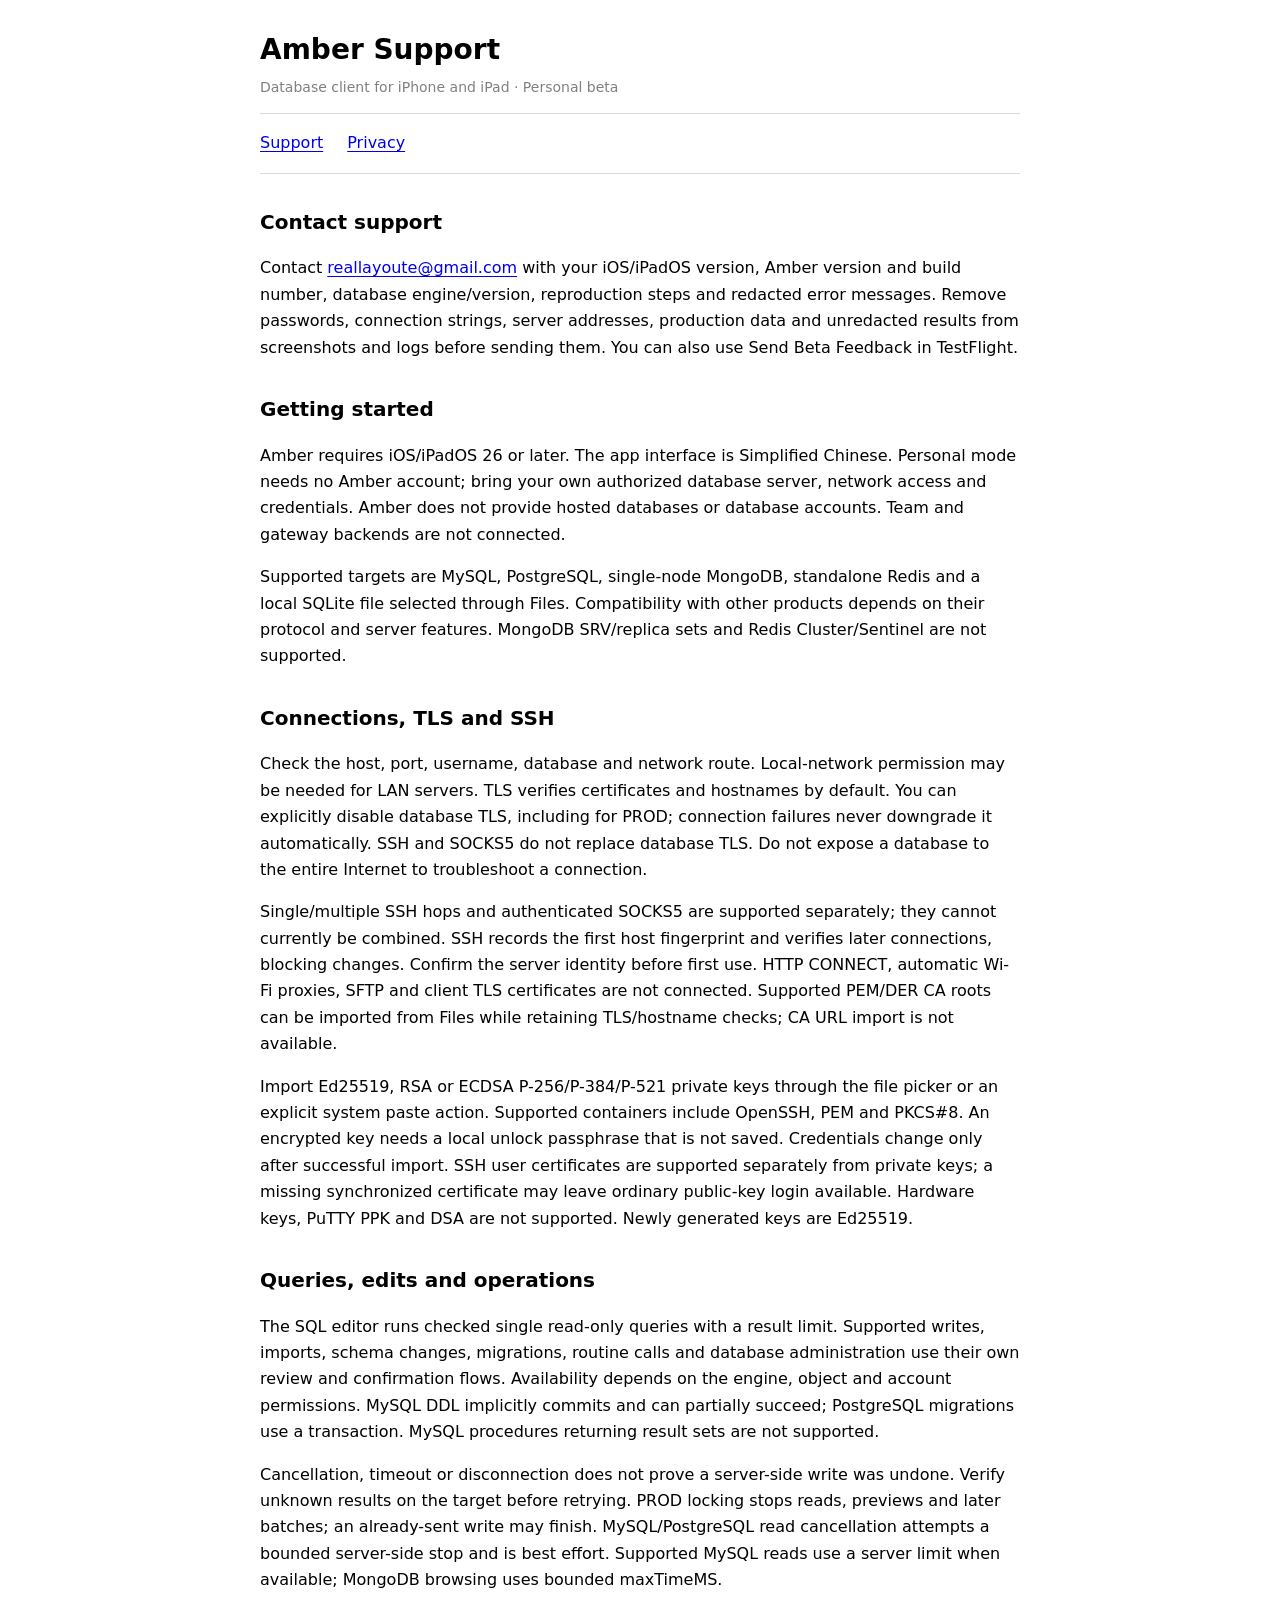
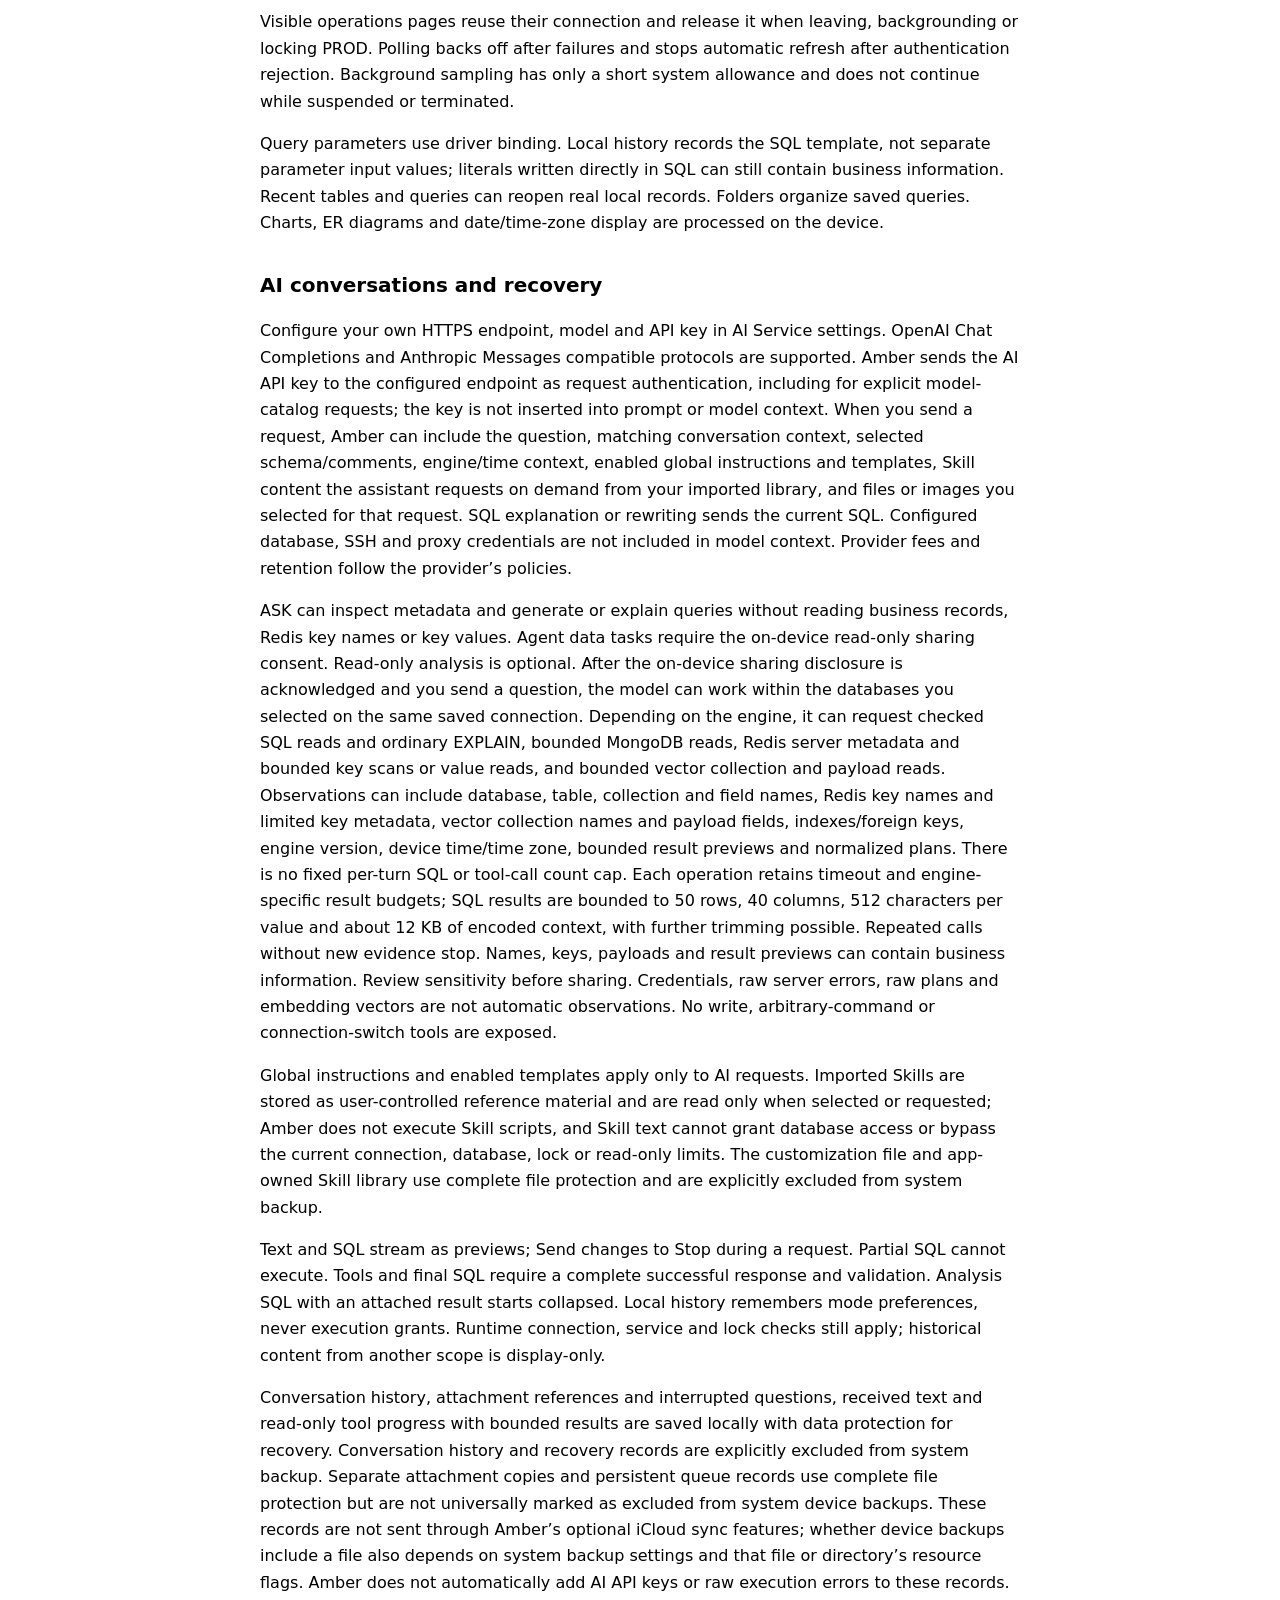
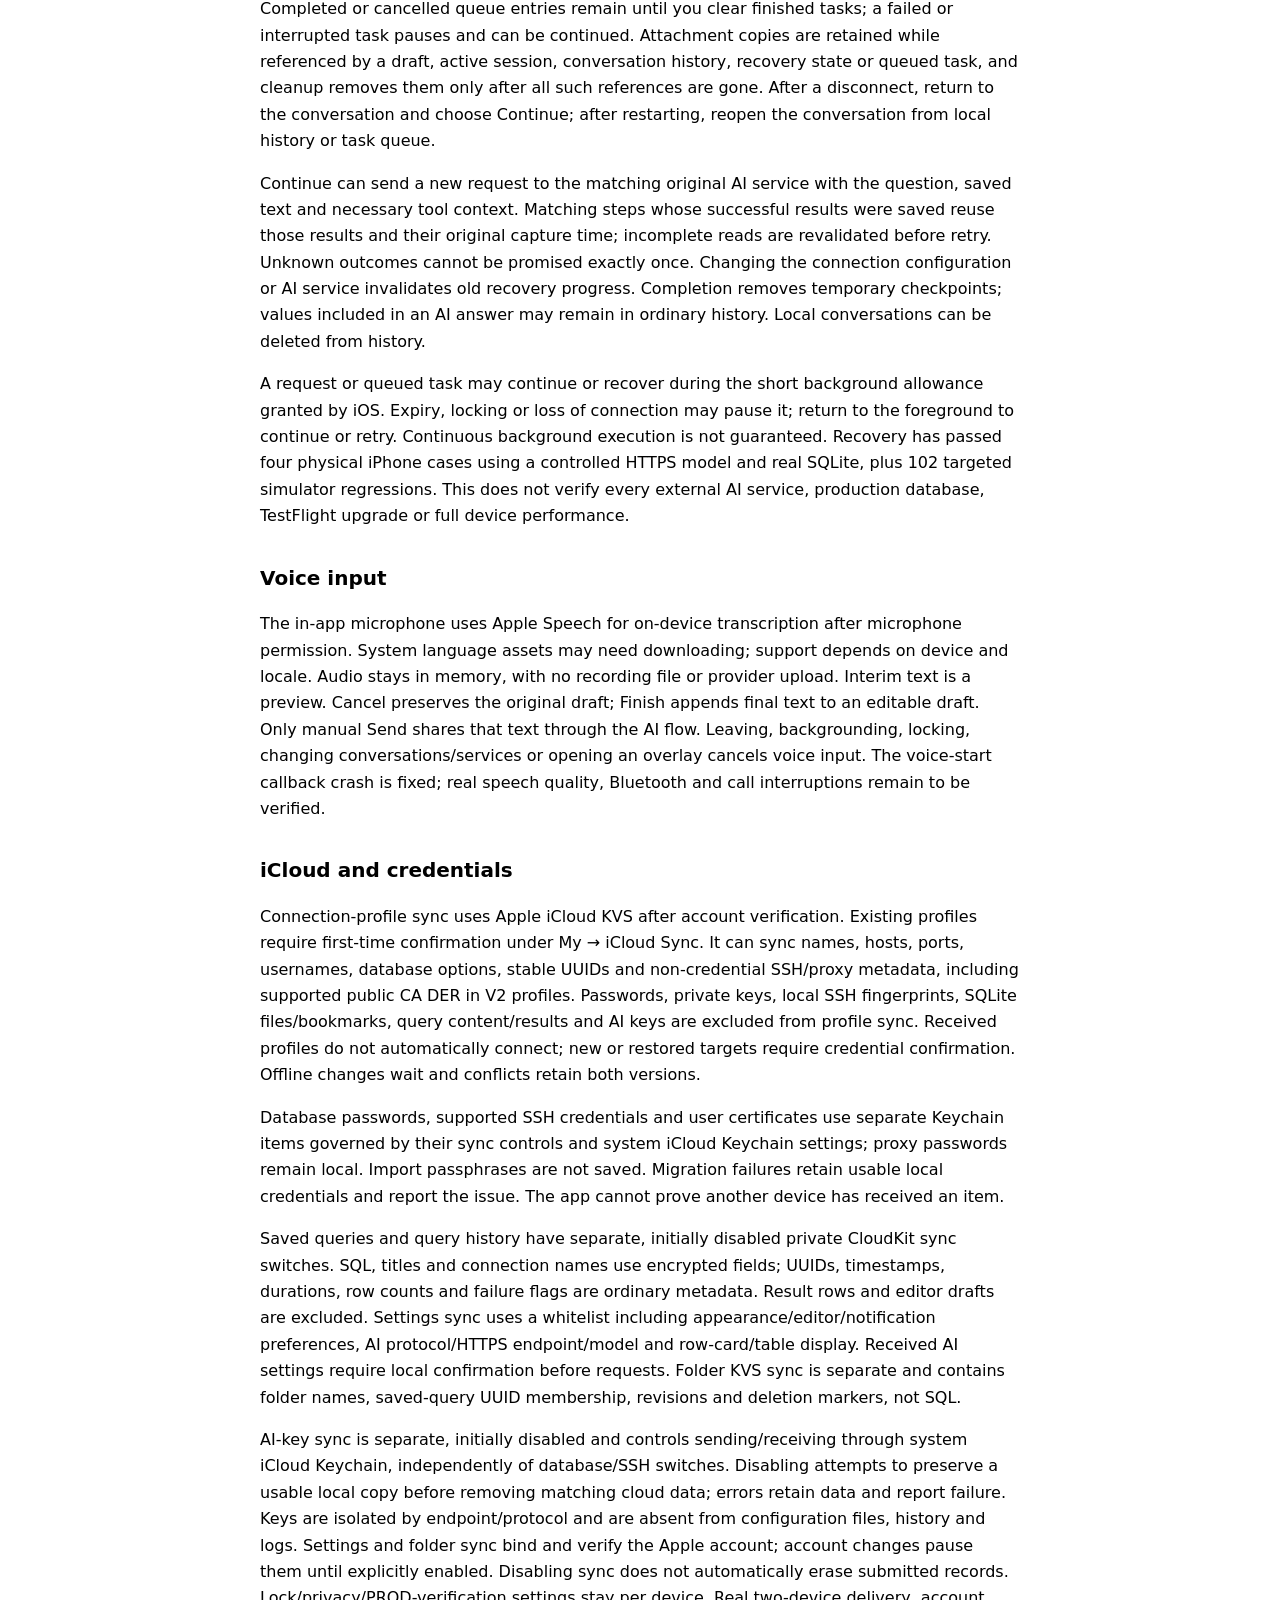
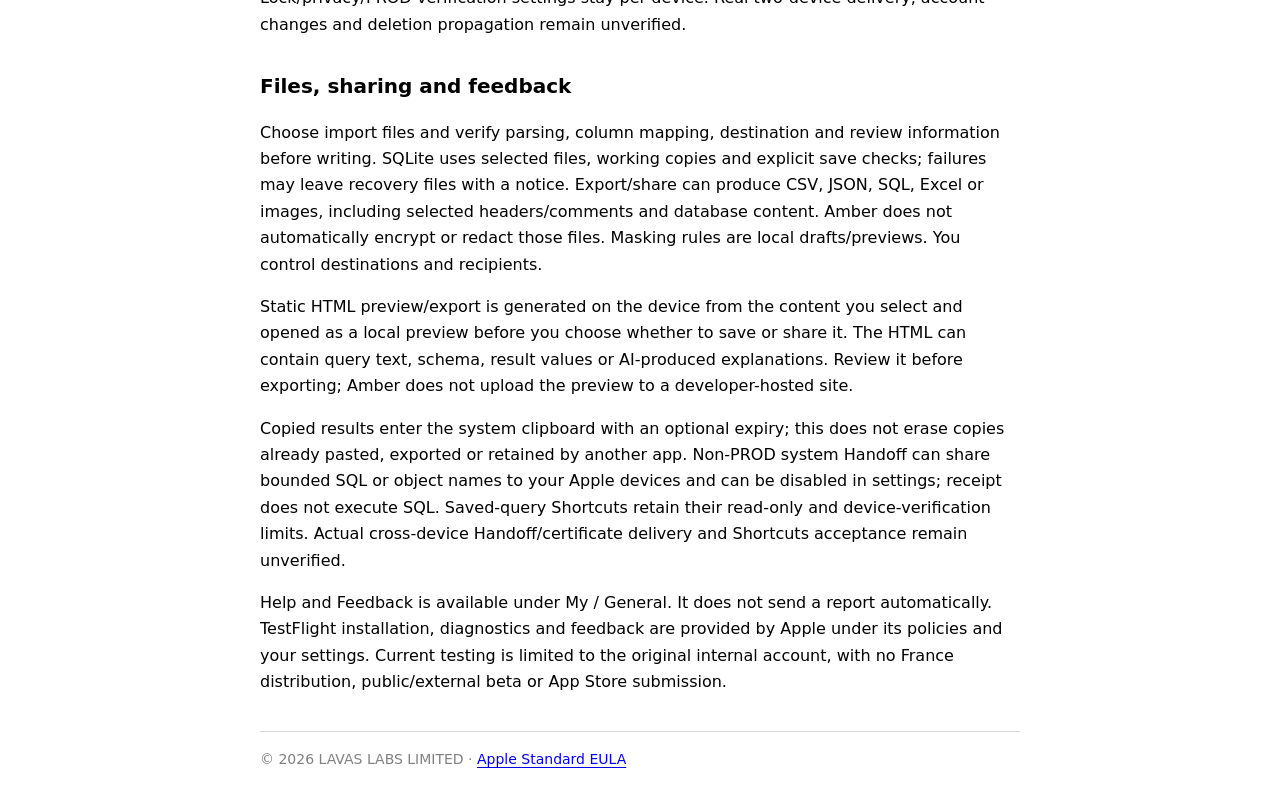
==== commit f0ce8d73: "docs(amber): disclose extended AI context handling" ====
--- a/amber/index.html
+++ b/amber/index.html
@@ -24,12 +24,13 @@
 <p>Query parameters use driver binding. Local history records the SQL template, not separate parameter input values; literals written directly in SQL can still contain business information. Recent tables and queries can reopen real local records. Folders organize saved queries. Charts, ER diagrams and date/time-zone display are processed on the device.</p>
 </section>
 <section><h2>AI conversations and recovery</h2>
-<p>Configure your own HTTPS endpoint, model and API key in AI Service settings. OpenAI Chat Completions and Anthropic Messages compatible protocols are supported. Explicit model-list requests send that service its key. SQL generation sends the question, matching conversation context, selected schema/comments and engine/time context; it does not automatically attach database result rows or login credentials. SQL explanation or rewriting sends the current SQL. Provider fees and retention follow the provider’s policies.</p>
-<p>Read-only analysis is optional. After the on-device sharing disclosure is acknowledged and you send a question, the model can list tables, describe schema and request checked SELECT statements or ordinary EXPLAIN. Observations may include names/comments, indexes/foreign keys, engine version, device time/time zone, bounded result previews and normalized plans. A turn permits six tools and three queries. A result is limited to 50 rows, 40 columns, 512 characters per value and about 12 KB of encoded context, with possible further trimming. Complete or keyword-matched table inventories can contain business information. Review sensitivity before sharing. Credentials, raw server errors and raw plans are not automatic observations. No write, arbitrary-command or connection-switch tools are exposed.</p>
+<p>Configure your own HTTPS endpoint, model and API key in AI Service settings. OpenAI Chat Completions and Anthropic Messages compatible protocols are supported. Amber sends the AI API key to the configured endpoint as request authentication, including for explicit model-catalog requests; the key is not inserted into prompt or model context. When you send a request, Amber can include the question, matching conversation context, selected schema/comments, engine/time context, enabled global instructions and templates, Skill content the assistant requests on demand from your imported library, and files or images you selected for that request. SQL explanation or rewriting sends the current SQL. Configured database, SSH and proxy credentials are not included in model context. Provider fees and retention follow the provider’s policies.</p>
+<p>ASK can inspect metadata and generate or explain queries without reading business records, Redis key names or key values. Agent data tasks require the on-device read-only sharing consent. Read-only analysis is optional. After the on-device sharing disclosure is acknowledged and you send a question, the model can work within the databases you selected on the same saved connection. Depending on the engine, it can request checked SQL reads and ordinary EXPLAIN, bounded MongoDB reads, Redis server metadata and bounded key scans or value reads, and bounded vector collection and payload reads. Observations can include database, table, collection and field names, Redis key names and limited key metadata, vector collection names and payload fields, indexes/foreign keys, engine version, device time/time zone, bounded result previews and normalized plans. There is no fixed per-turn SQL or tool-call count cap. Each operation retains timeout and engine-specific result budgets; SQL results are bounded to 50 rows, 40 columns, 512 characters per value and about 12 KB of encoded context, with further trimming possible. Repeated calls without new evidence stop. Names, keys, payloads and result previews can contain business information. Review sensitivity before sharing. Credentials, raw server errors, raw plans and embedding vectors are not automatic observations. No write, arbitrary-command or connection-switch tools are exposed.</p>
+<p>Global instructions and enabled templates apply only to AI requests. Imported Skills are stored as user-controlled reference material and are read only when selected or requested; Amber does not execute Skill scripts, and Skill text cannot grant database access or bypass the current connection, database, lock or read-only limits. The customization file and app-owned Skill library use complete file protection and are explicitly excluded from system backup.</p>
 <p>Text and SQL stream as previews; Send changes to Stop during a request. Partial SQL cannot execute. Tools and final SQL require a complete successful response and validation. Analysis SQL with an attached result starts collapsed. Local history remembers mode preferences, never execution grants. Runtime connection, service and lock checks still apply; historical content from another scope is display-only.</p>
-<p>Interrupted questions, received text and read-only tool progress with bounded results are saved locally for recovery. These files use complete data protection, are excluded from backup and do not sync through iCloud. They contain no API keys or raw execution errors. After a disconnect, return to the conversation and choose Continue; after restarting, reopen the conversation from local history.</p>
+<p>Conversation history, attachment references and interrupted questions, received text and read-only tool progress with bounded results are saved locally with data protection for recovery. Conversation history and recovery records are explicitly excluded from system backup. Separate attachment copies and persistent queue records use complete file protection but are not universally marked as excluded from system device backups. These records are not sent through Amber’s optional iCloud sync features; whether device backups include a file also depends on system backup settings and that file or directory’s resource flags. Amber does not automatically add AI API keys or raw execution errors to these records. Completed or cancelled queue entries remain until you clear finished tasks; a failed or interrupted task pauses and can be continued. Attachment copies are retained while referenced by a draft, active session, conversation history, recovery state or queued task, and cleanup removes them only after all such references are gone. After a disconnect, return to the conversation and choose Continue; after restarting, reopen the conversation from local history or task queue.</p>
 <p>Continue can send a new request to the matching original AI service with the question, saved text and necessary tool context. Matching steps whose successful results were saved reuse those results and their original capture time; incomplete reads are revalidated before retry. Unknown outcomes cannot be promised exactly once. Changing the connection configuration or AI service invalidates old recovery progress. Completion removes temporary checkpoints; values included in an AI answer may remain in ordinary history. Local conversations can be deleted from history.</p>
-<p>A request may continue during the short background allowance granted by iOS. Expiry, locking or loss of connection may pause it; return to the foreground and choose Continue. Continuous background execution is not guaranteed. Recovery has passed four physical iPhone cases using a controlled HTTPS model and real SQLite, plus 102 targeted simulator regressions. This does not verify external AI services, production databases, a TestFlight upgrade or full device performance. External-provider evidence remains limited to synthetic Anthropic fixtures.</p>
+<p>A request or queued task may continue or recover during the short background allowance granted by iOS. Expiry, locking or loss of connection may pause it; return to the foreground to continue or retry. Continuous background execution is not guaranteed. Recovery has passed four physical iPhone cases using a controlled HTTPS model and real SQLite, plus 102 targeted simulator regressions. This does not verify every external AI service, production database, TestFlight upgrade or full device performance.</p>
 </section>
 <section><h2>Voice input</h2>
 <p>The in-app microphone uses Apple Speech for on-device transcription after microphone permission. System language assets may need downloading; support depends on device and locale. Audio stays in memory, with no recording file or provider upload. Interim text is a preview. Cancel preserves the original draft; Finish appends final text to an editable draft. Only manual Send shares that text through the AI flow. Leaving, backgrounding, locking, changing conversations/services or opening an overlay cancels voice input. The voice-start callback crash is fixed; real speech quality, Bluetooth and call interruptions remain to be verified.</p>
@@ -42,6 +43,7 @@
 </section>
 <section><h2>Files, sharing and feedback</h2>
 <p>Choose import files and verify parsing, column mapping, destination and review information before writing. SQLite uses selected files, working copies and explicit save checks; failures may leave recovery files with a notice. Export/share can produce CSV, JSON, SQL, Excel or images, including selected headers/comments and database content. Amber does not automatically encrypt or redact those files. Masking rules are local drafts/previews. You control destinations and recipients.</p>
+<p>Static HTML preview/export is generated on the device from the content you select and opened as a local preview before you choose whether to save or share it. The HTML can contain query text, schema, result values or AI-produced explanations. Review it before exporting; Amber does not upload the preview to a developer-hosted site.</p>
 <p>Copied results enter the system clipboard with an optional expiry; this does not erase copies already pasted, exported or retained by another app. Non-PROD system Handoff can share bounded SQL or object names to your Apple devices and can be disabled in settings; receipt does not execute SQL. Saved-query Shortcuts retain their read-only and device-verification limits. Actual cross-device Handoff/certificate delivery and Shortcuts acceptance remain unverified.</p>
 <p>Help and Feedback is available under My / General. It does not send a report automatically. TestFlight installation, diagnostics and feedback are provided by Apple under its policies and your settings. Current testing is limited to the original internal account, with no France distribution, public/external beta or App Store submission.</p>
 </section>
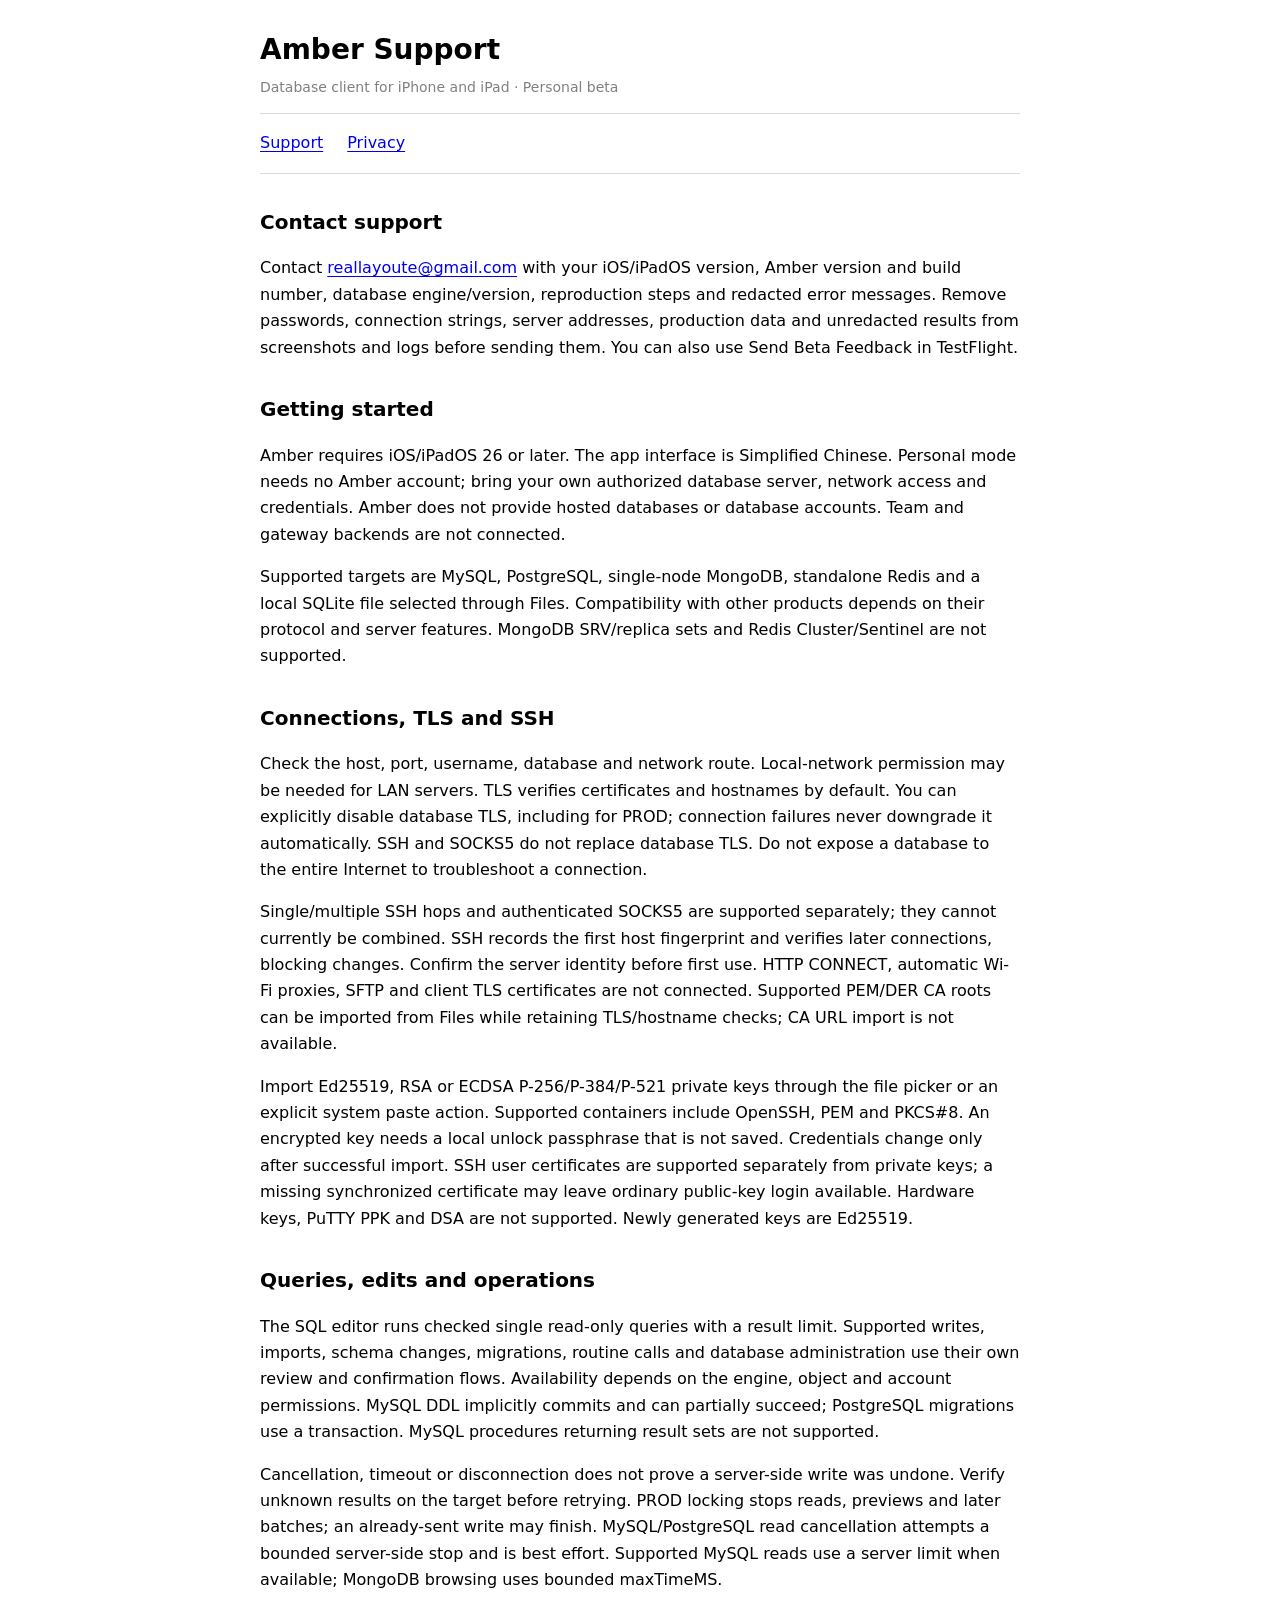
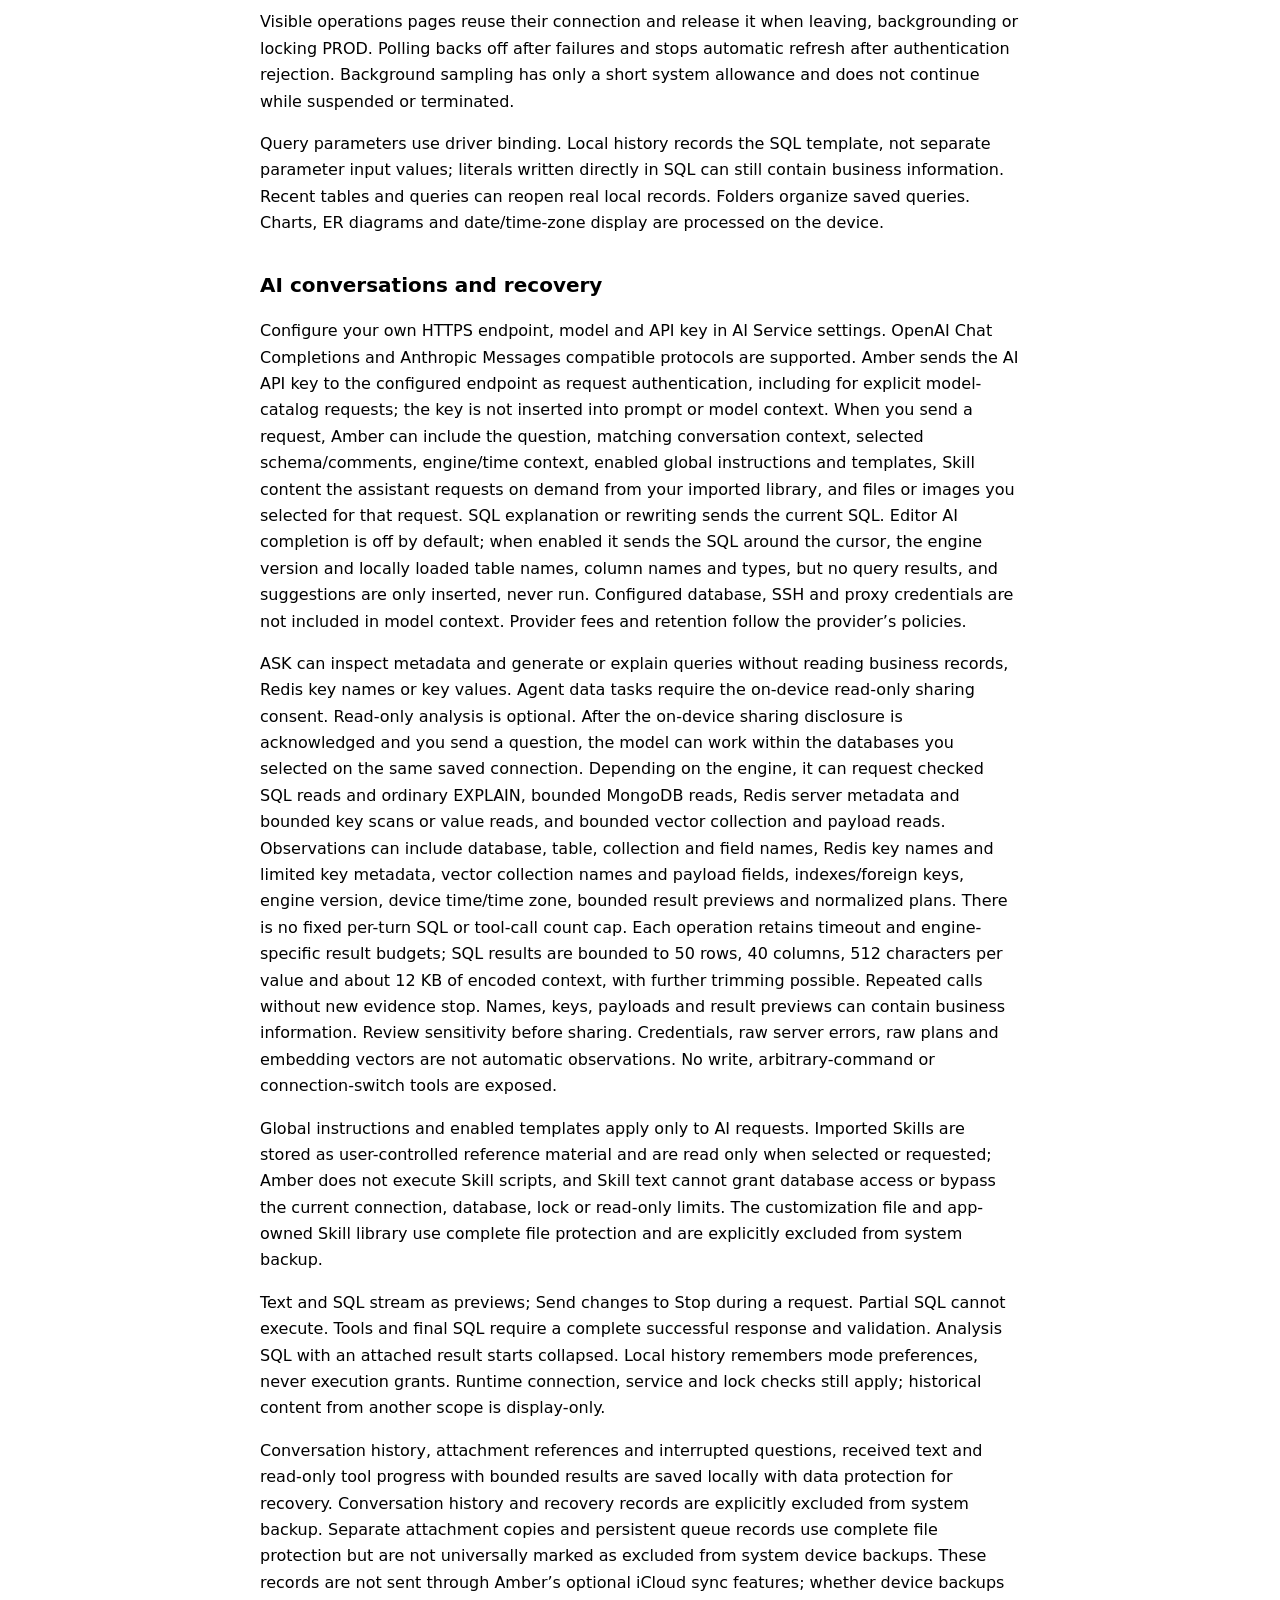
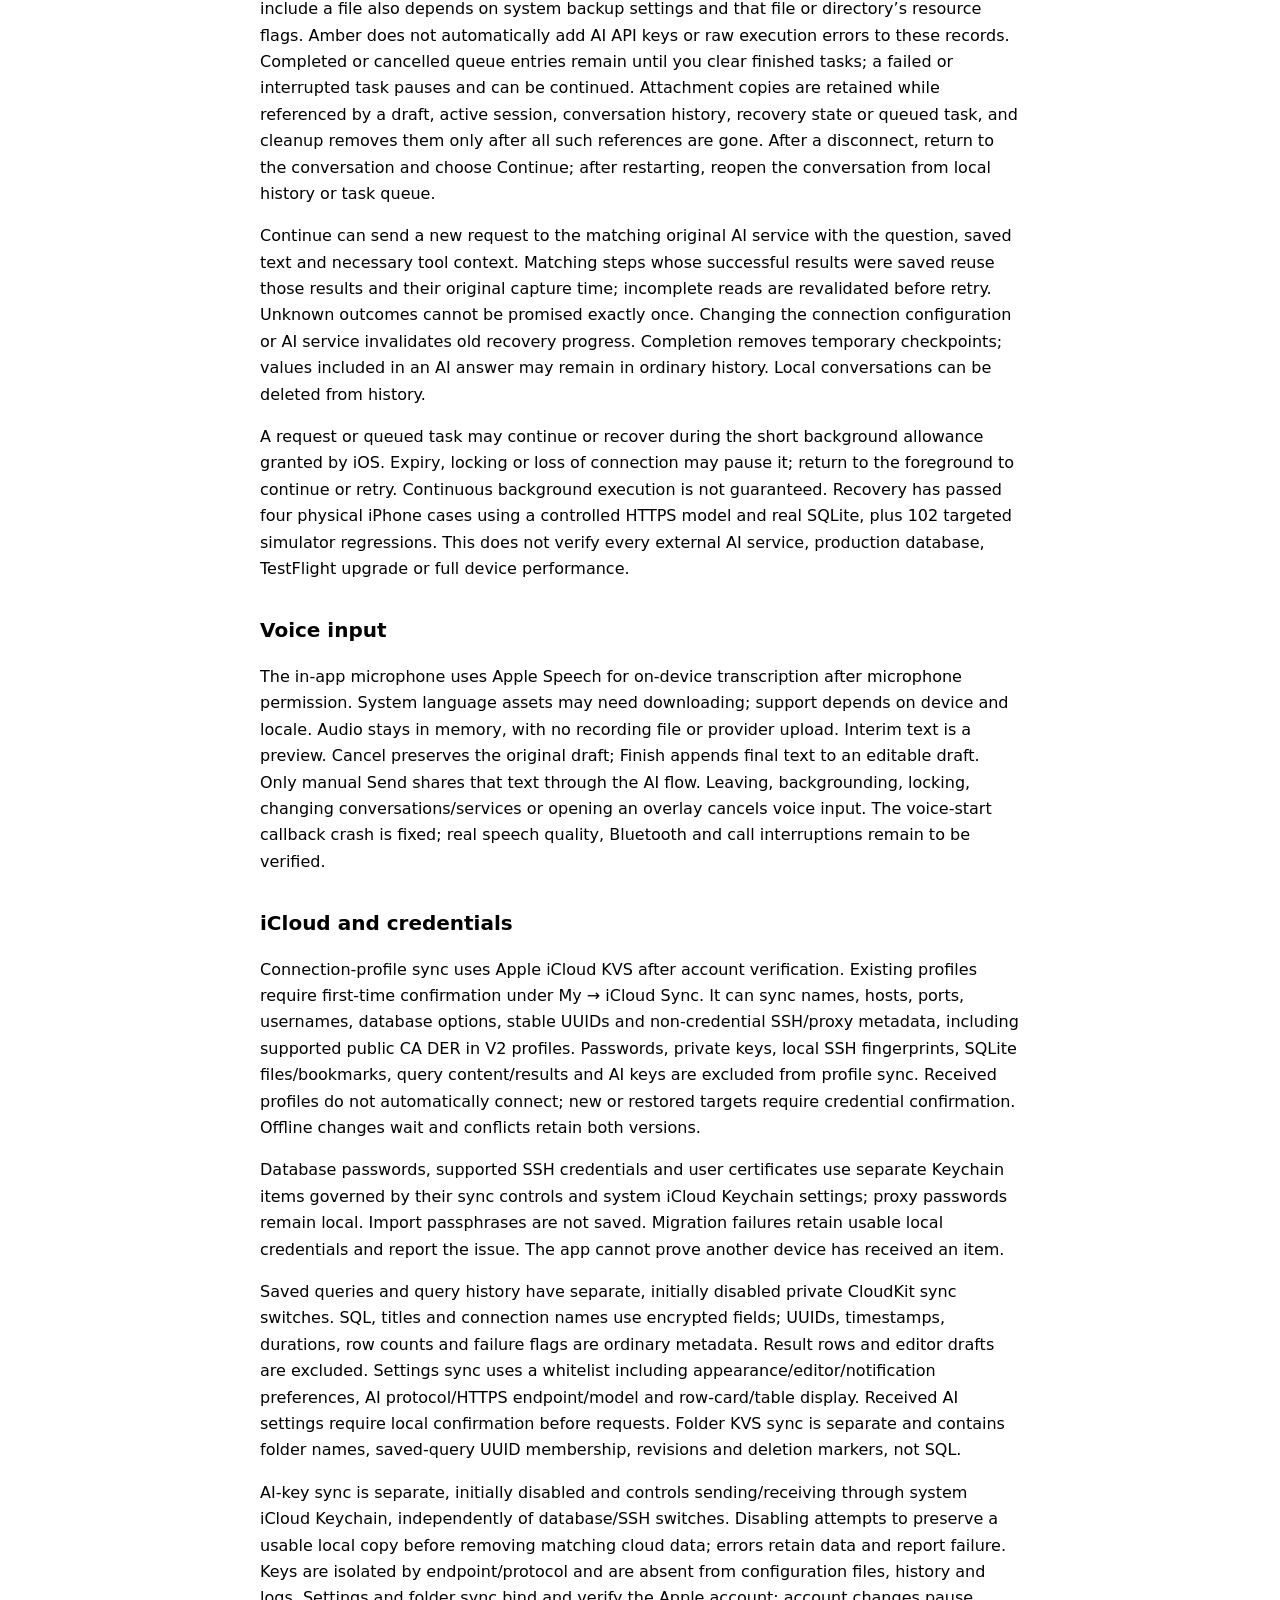
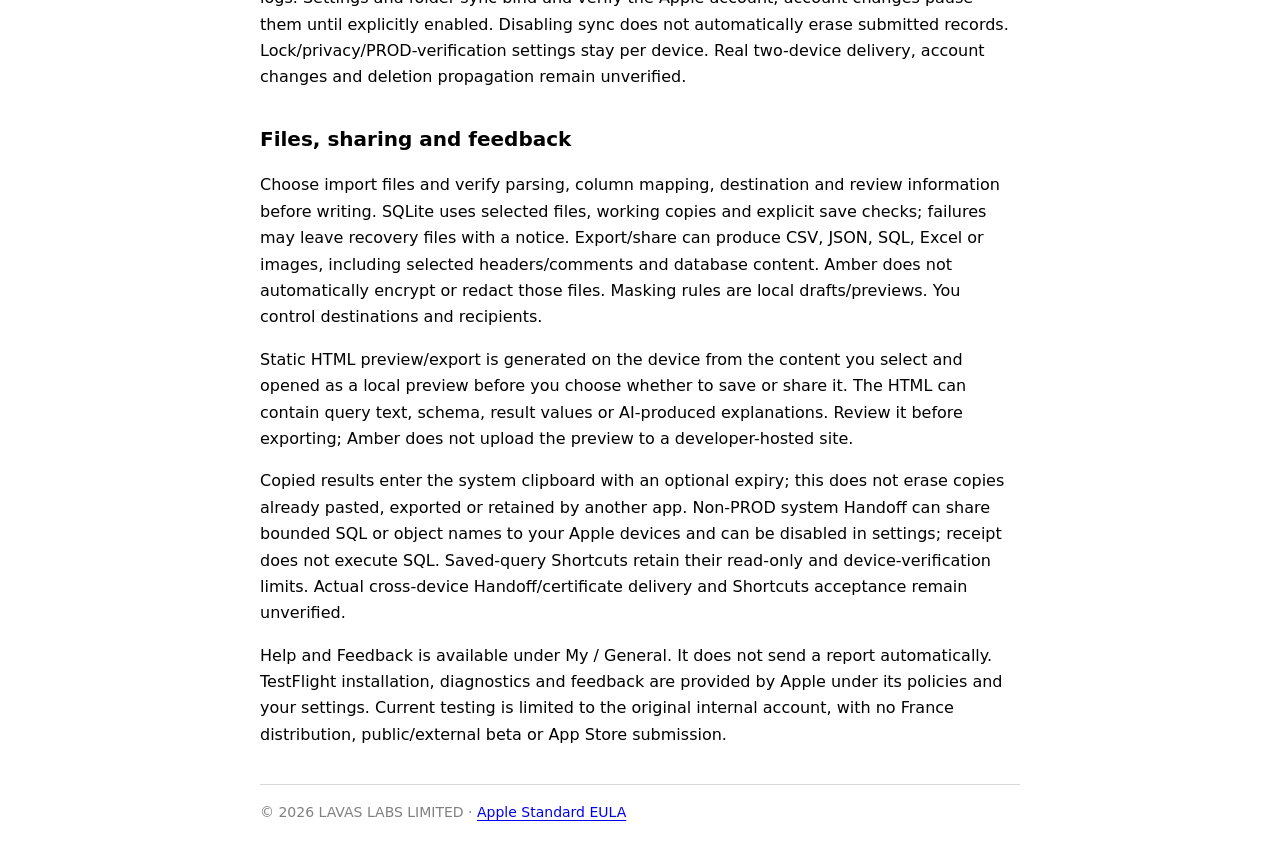
==== commit b67fc344: "docs(amber): disclose editor AI completion data Editor AI completion is off by default. When enabled" ====
--- a/amber/index.html
+++ b/amber/index.html
@@ -24,7 +24,7 @@
 <p>Query parameters use driver binding. Local history records the SQL template, not separate parameter input values; literals written directly in SQL can still contain business information. Recent tables and queries can reopen real local records. Folders organize saved queries. Charts, ER diagrams and date/time-zone display are processed on the device.</p>
 </section>
 <section><h2>AI conversations and recovery</h2>
-<p>Configure your own HTTPS endpoint, model and API key in AI Service settings. OpenAI Chat Completions and Anthropic Messages compatible protocols are supported. Amber sends the AI API key to the configured endpoint as request authentication, including for explicit model-catalog requests; the key is not inserted into prompt or model context. When you send a request, Amber can include the question, matching conversation context, selected schema/comments, engine/time context, enabled global instructions and templates, Skill content the assistant requests on demand from your imported library, and files or images you selected for that request. SQL explanation or rewriting sends the current SQL. Configured database, SSH and proxy credentials are not included in model context. Provider fees and retention follow the provider’s policies.</p>
+<p>Configure your own HTTPS endpoint, model and API key in AI Service settings. OpenAI Chat Completions and Anthropic Messages compatible protocols are supported. Amber sends the AI API key to the configured endpoint as request authentication, including for explicit model-catalog requests; the key is not inserted into prompt or model context. When you send a request, Amber can include the question, matching conversation context, selected schema/comments, engine/time context, enabled global instructions and templates, Skill content the assistant requests on demand from your imported library, and files or images you selected for that request. SQL explanation or rewriting sends the current SQL. Editor AI completion is off by default; when enabled it sends the SQL around the cursor, the engine version and locally loaded table names, column names and types, but no query results, and suggestions are only inserted, never run. Configured database, SSH and proxy credentials are not included in model context. Provider fees and retention follow the provider’s policies.</p>
 <p>ASK can inspect metadata and generate or explain queries without reading business records, Redis key names or key values. Agent data tasks require the on-device read-only sharing consent. Read-only analysis is optional. After the on-device sharing disclosure is acknowledged and you send a question, the model can work within the databases you selected on the same saved connection. Depending on the engine, it can request checked SQL reads and ordinary EXPLAIN, bounded MongoDB reads, Redis server metadata and bounded key scans or value reads, and bounded vector collection and payload reads. Observations can include database, table, collection and field names, Redis key names and limited key metadata, vector collection names and payload fields, indexes/foreign keys, engine version, device time/time zone, bounded result previews and normalized plans. There is no fixed per-turn SQL or tool-call count cap. Each operation retains timeout and engine-specific result budgets; SQL results are bounded to 50 rows, 40 columns, 512 characters per value and about 12 KB of encoded context, with further trimming possible. Repeated calls without new evidence stop. Names, keys, payloads and result previews can contain business information. Review sensitivity before sharing. Credentials, raw server errors, raw plans and embedding vectors are not automatic observations. No write, arbitrary-command or connection-switch tools are exposed.</p>
 <p>Global instructions and enabled templates apply only to AI requests. Imported Skills are stored as user-controlled reference material and are read only when selected or requested; Amber does not execute Skill scripts, and Skill text cannot grant database access or bypass the current connection, database, lock or read-only limits. The customization file and app-owned Skill library use complete file protection and are explicitly excluded from system backup.</p>
 <p>Text and SQL stream as previews; Send changes to Stop during a request. Partial SQL cannot execute. Tools and final SQL require a complete successful response and validation. Analysis SQL with an attached result starts collapsed. Local history remembers mode preferences, never execution grants. Runtime connection, service and lock checks still apply; historical content from another scope is display-only.</p>
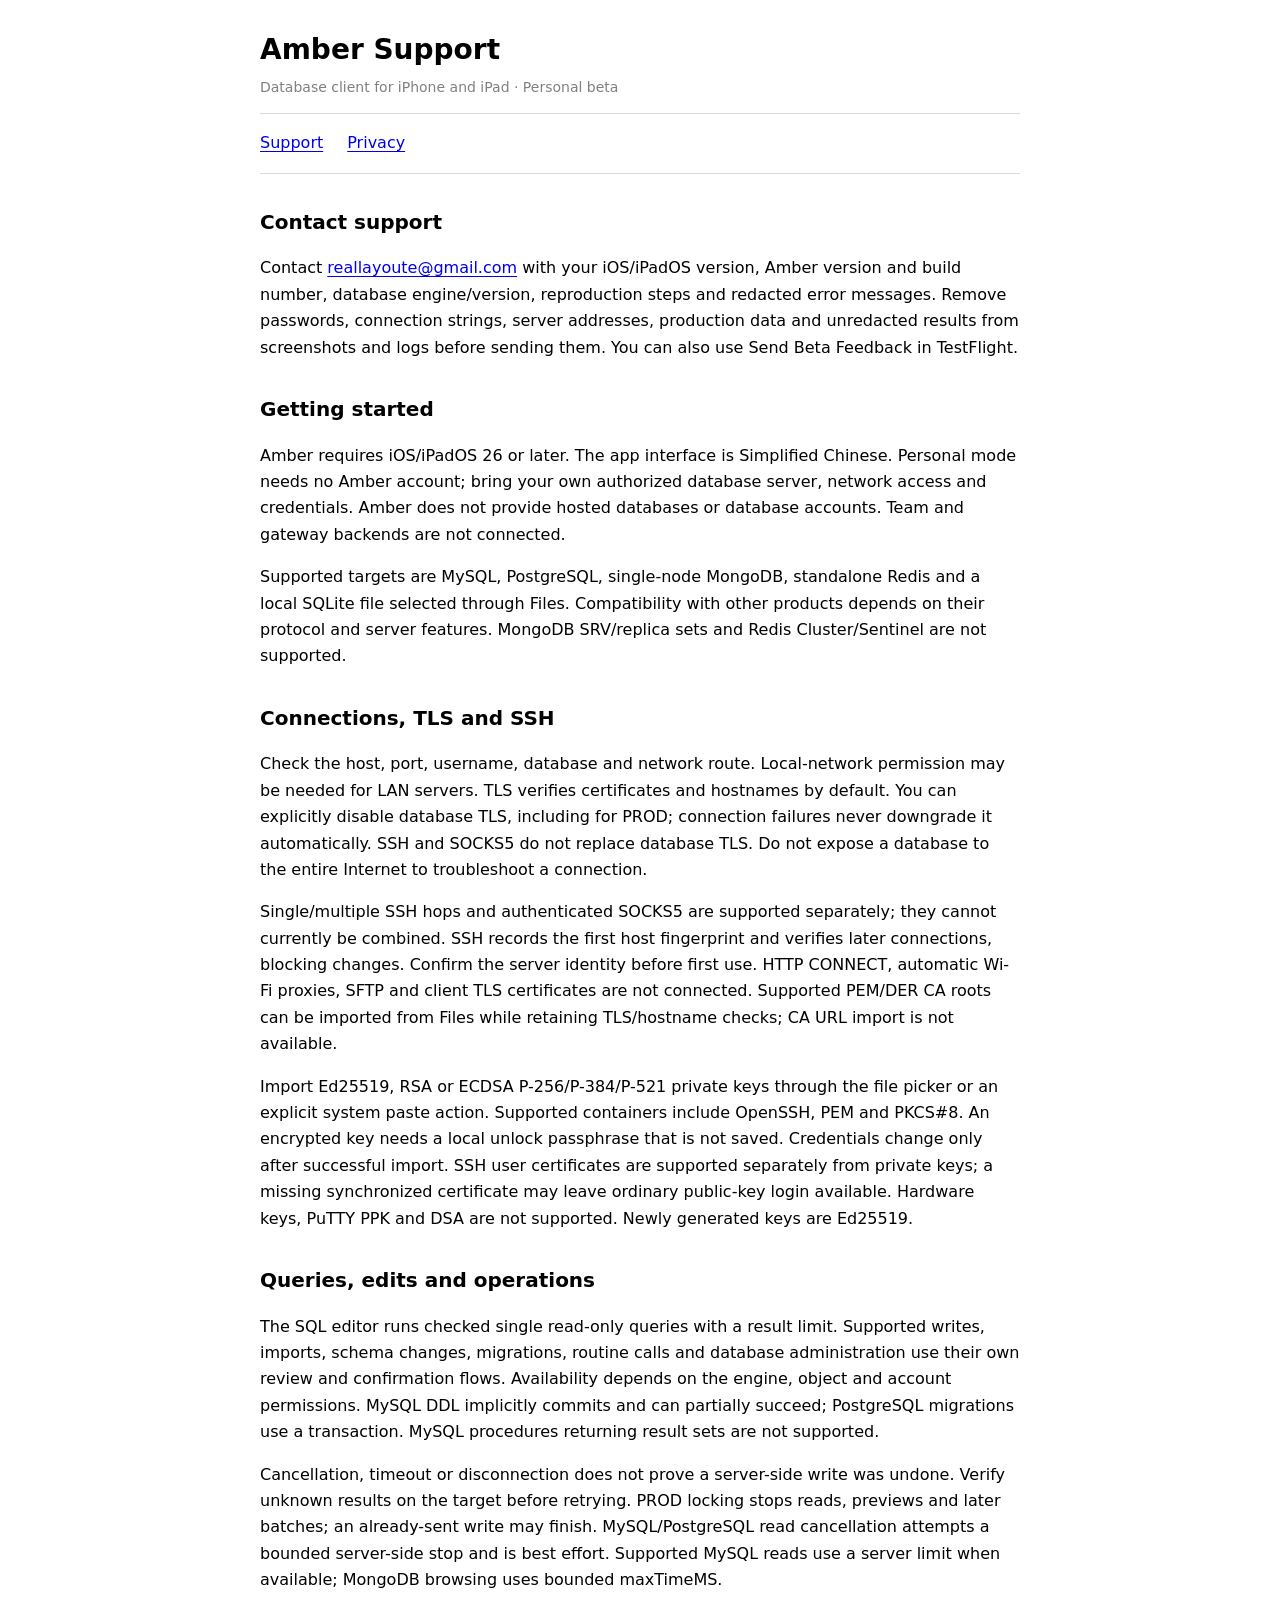
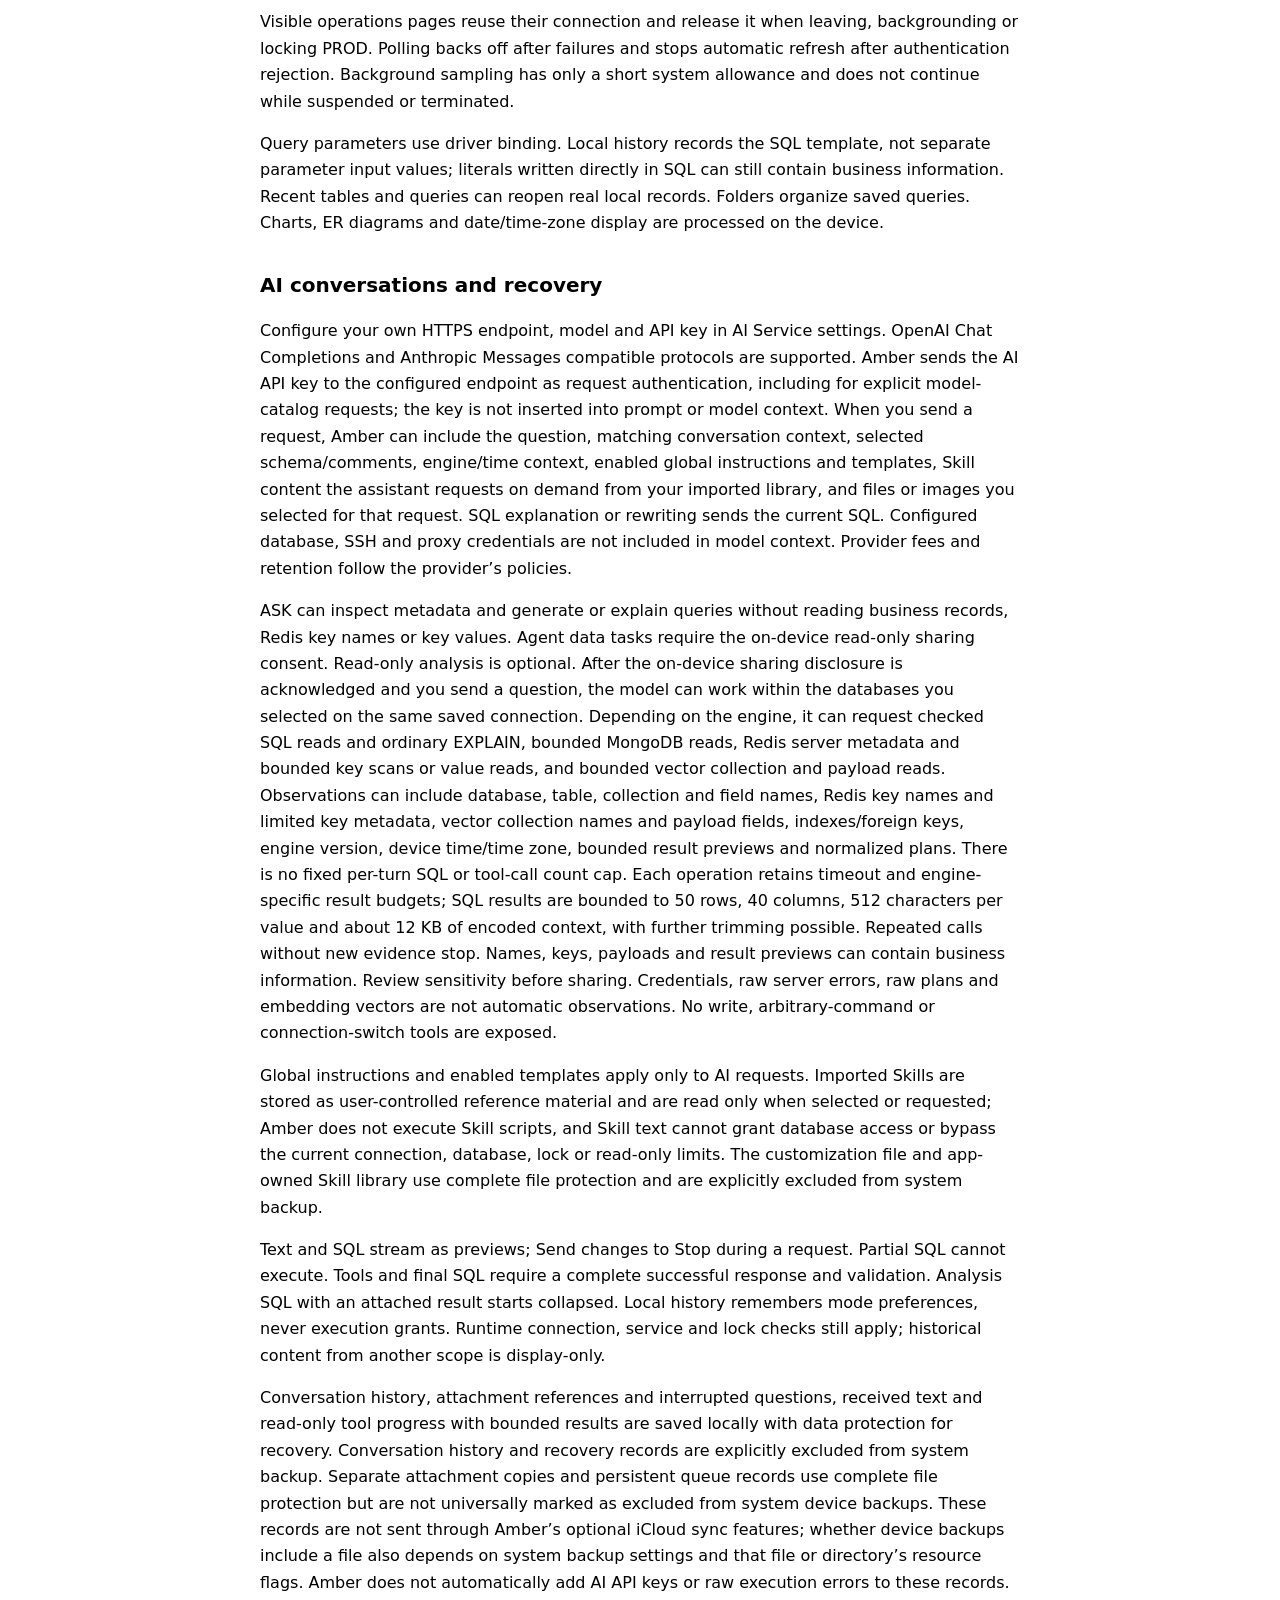
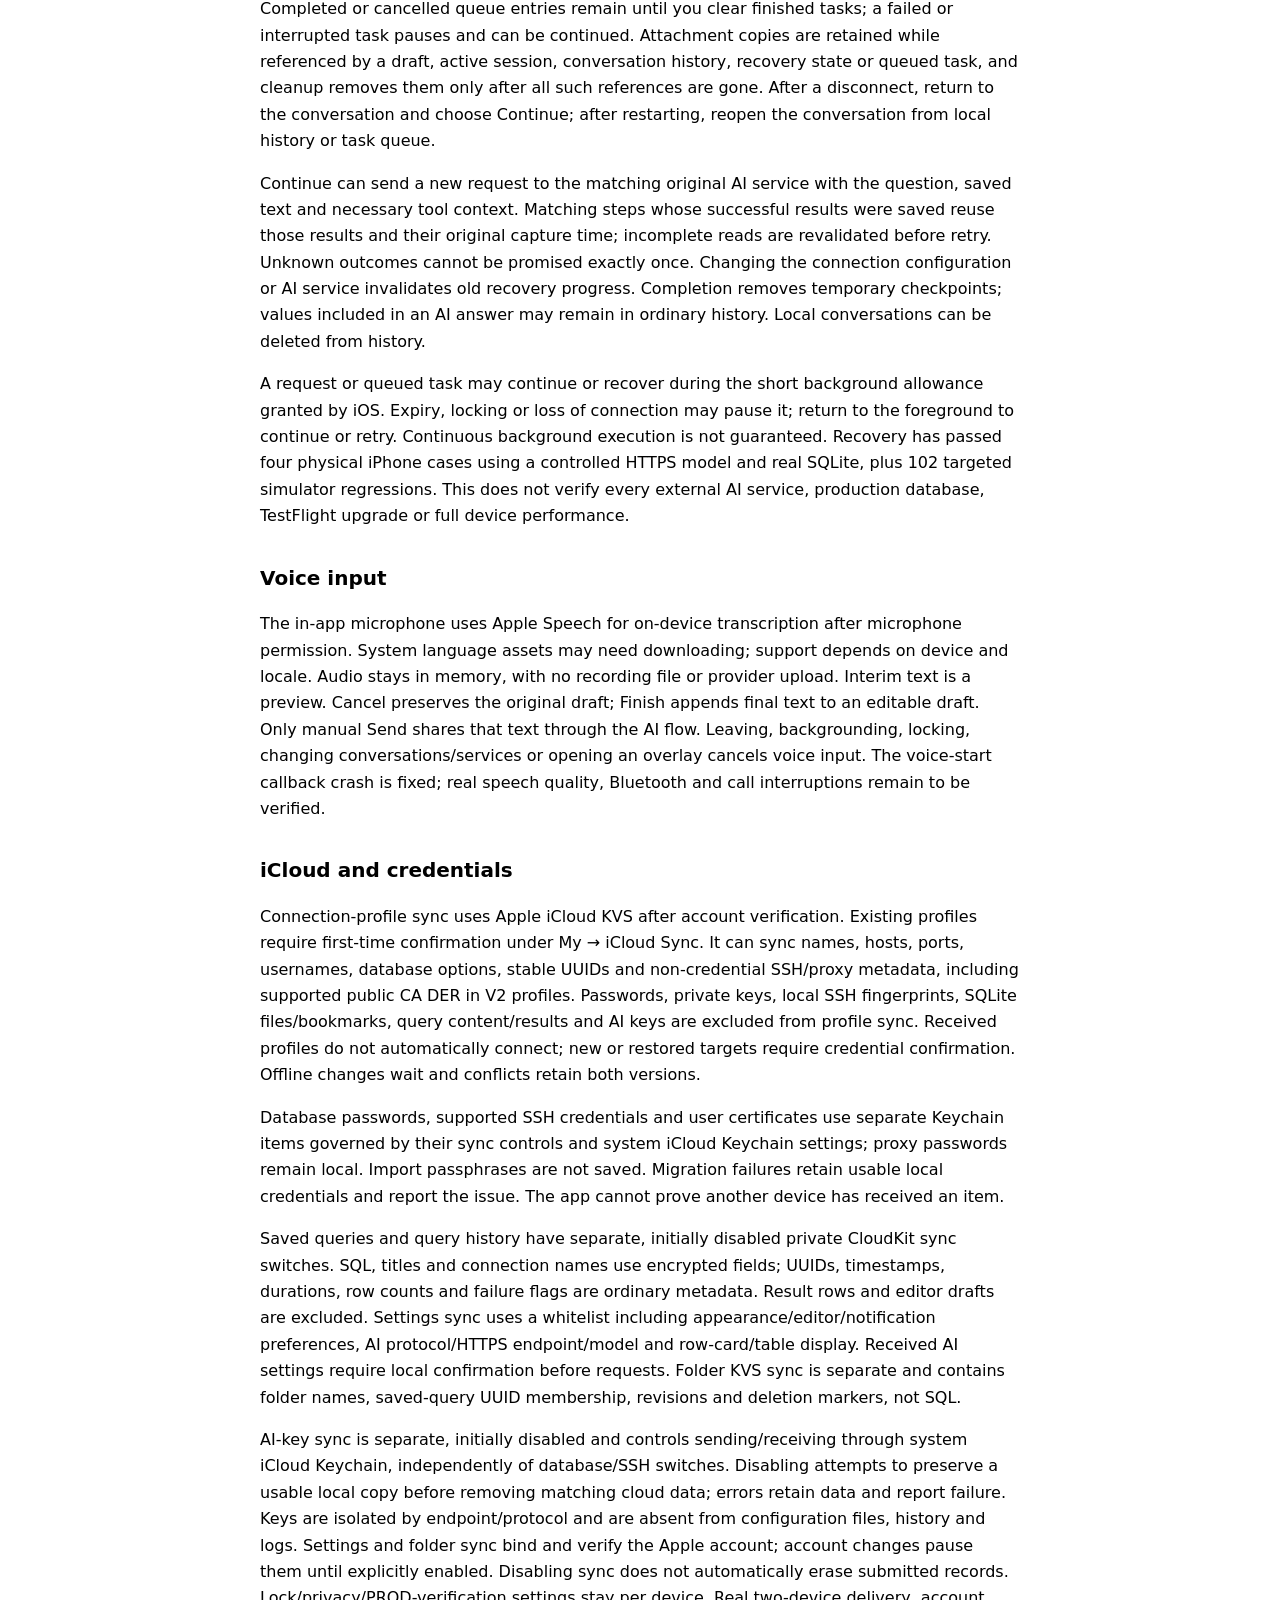
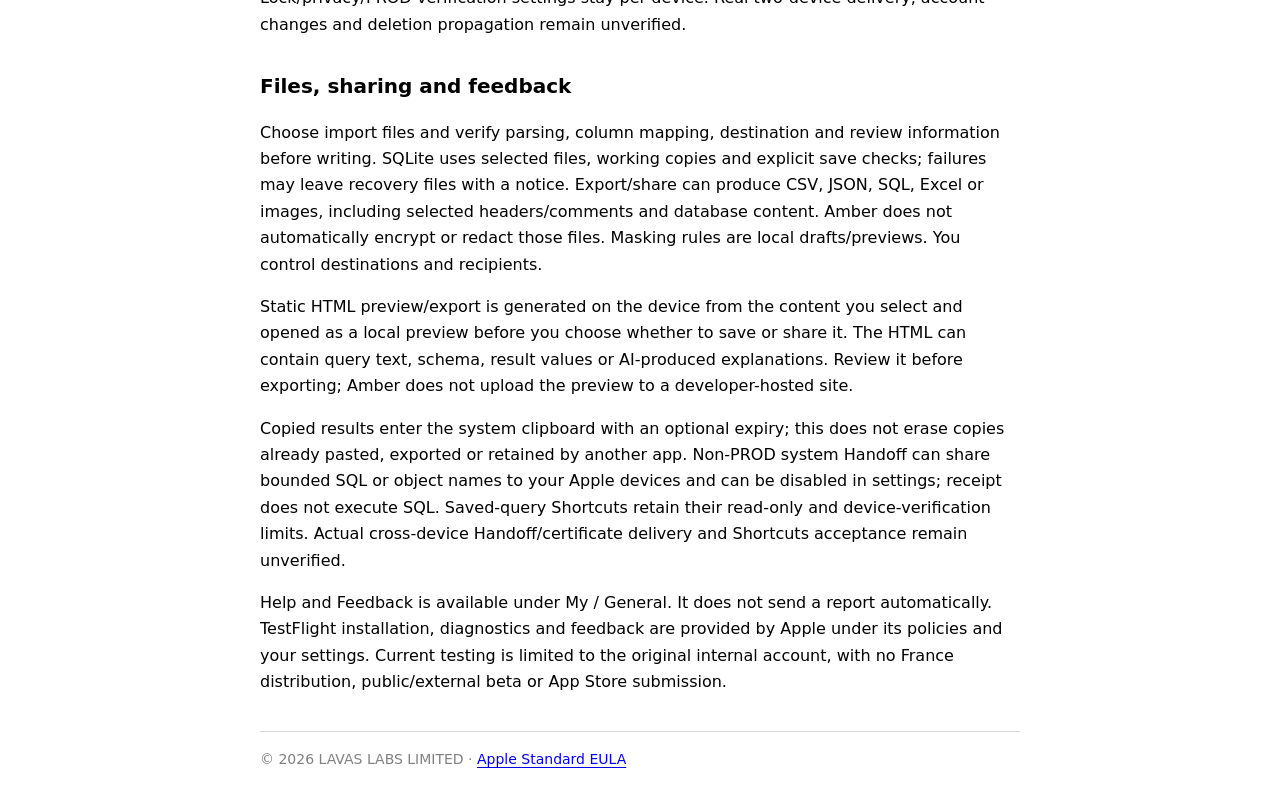
==== commit e28d3258: "docs(amber): keep the editor AI completion disclosure on the privacy page only The support page repe" ====
--- a/amber/index.html
+++ b/amber/index.html
@@ -24,7 +24,7 @@
 <p>Query parameters use driver binding. Local history records the SQL template, not separate parameter input values; literals written directly in SQL can still contain business information. Recent tables and queries can reopen real local records. Folders organize saved queries. Charts, ER diagrams and date/time-zone display are processed on the device.</p>
 </section>
 <section><h2>AI conversations and recovery</h2>
-<p>Configure your own HTTPS endpoint, model and API key in AI Service settings. OpenAI Chat Completions and Anthropic Messages compatible protocols are supported. Amber sends the AI API key to the configured endpoint as request authentication, including for explicit model-catalog requests; the key is not inserted into prompt or model context. When you send a request, Amber can include the question, matching conversation context, selected schema/comments, engine/time context, enabled global instructions and templates, Skill content the assistant requests on demand from your imported library, and files or images you selected for that request. SQL explanation or rewriting sends the current SQL. Editor AI completion is off by default; when enabled it sends the SQL around the cursor, the engine version and locally loaded table names, column names and types, but no query results, and suggestions are only inserted, never run. Configured database, SSH and proxy credentials are not included in model context. Provider fees and retention follow the provider’s policies.</p>
+<p>Configure your own HTTPS endpoint, model and API key in AI Service settings. OpenAI Chat Completions and Anthropic Messages compatible protocols are supported. Amber sends the AI API key to the configured endpoint as request authentication, including for explicit model-catalog requests; the key is not inserted into prompt or model context. When you send a request, Amber can include the question, matching conversation context, selected schema/comments, engine/time context, enabled global instructions and templates, Skill content the assistant requests on demand from your imported library, and files or images you selected for that request. SQL explanation or rewriting sends the current SQL. Configured database, SSH and proxy credentials are not included in model context. Provider fees and retention follow the provider’s policies.</p>
 <p>ASK can inspect metadata and generate or explain queries without reading business records, Redis key names or key values. Agent data tasks require the on-device read-only sharing consent. Read-only analysis is optional. After the on-device sharing disclosure is acknowledged and you send a question, the model can work within the databases you selected on the same saved connection. Depending on the engine, it can request checked SQL reads and ordinary EXPLAIN, bounded MongoDB reads, Redis server metadata and bounded key scans or value reads, and bounded vector collection and payload reads. Observations can include database, table, collection and field names, Redis key names and limited key metadata, vector collection names and payload fields, indexes/foreign keys, engine version, device time/time zone, bounded result previews and normalized plans. There is no fixed per-turn SQL or tool-call count cap. Each operation retains timeout and engine-specific result budgets; SQL results are bounded to 50 rows, 40 columns, 512 characters per value and about 12 KB of encoded context, with further trimming possible. Repeated calls without new evidence stop. Names, keys, payloads and result previews can contain business information. Review sensitivity before sharing. Credentials, raw server errors, raw plans and embedding vectors are not automatic observations. No write, arbitrary-command or connection-switch tools are exposed.</p>
 <p>Global instructions and enabled templates apply only to AI requests. Imported Skills are stored as user-controlled reference material and are read only when selected or requested; Amber does not execute Skill scripts, and Skill text cannot grant database access or bypass the current connection, database, lock or read-only limits. The customization file and app-owned Skill library use complete file protection and are explicitly excluded from system backup.</p>
 <p>Text and SQL stream as previews; Send changes to Stop during a request. Partial SQL cannot execute. Tools and final SQL require a complete successful response and validation. Analysis SQL with an attached result starts collapsed. Local history remembers mode preferences, never execution grants. Runtime connection, service and lock checks still apply; historical content from another scope is display-only.</p>
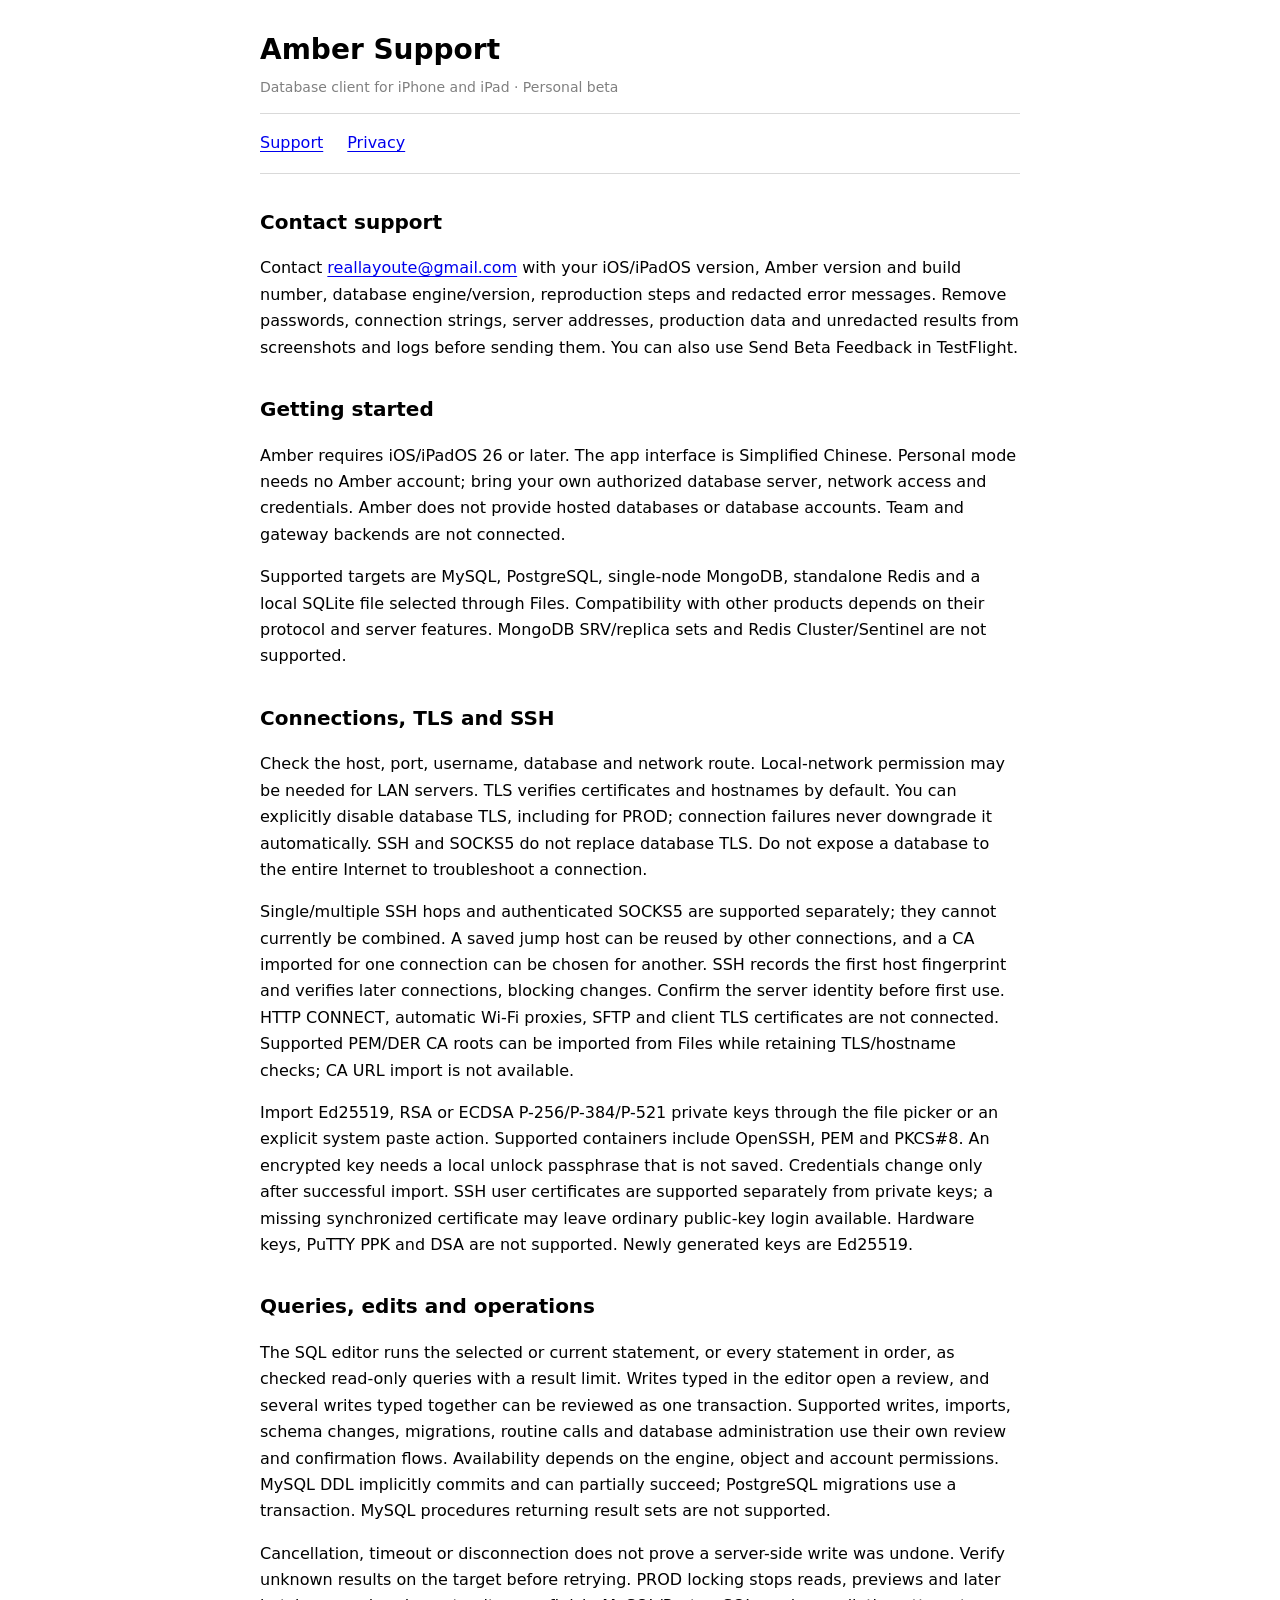
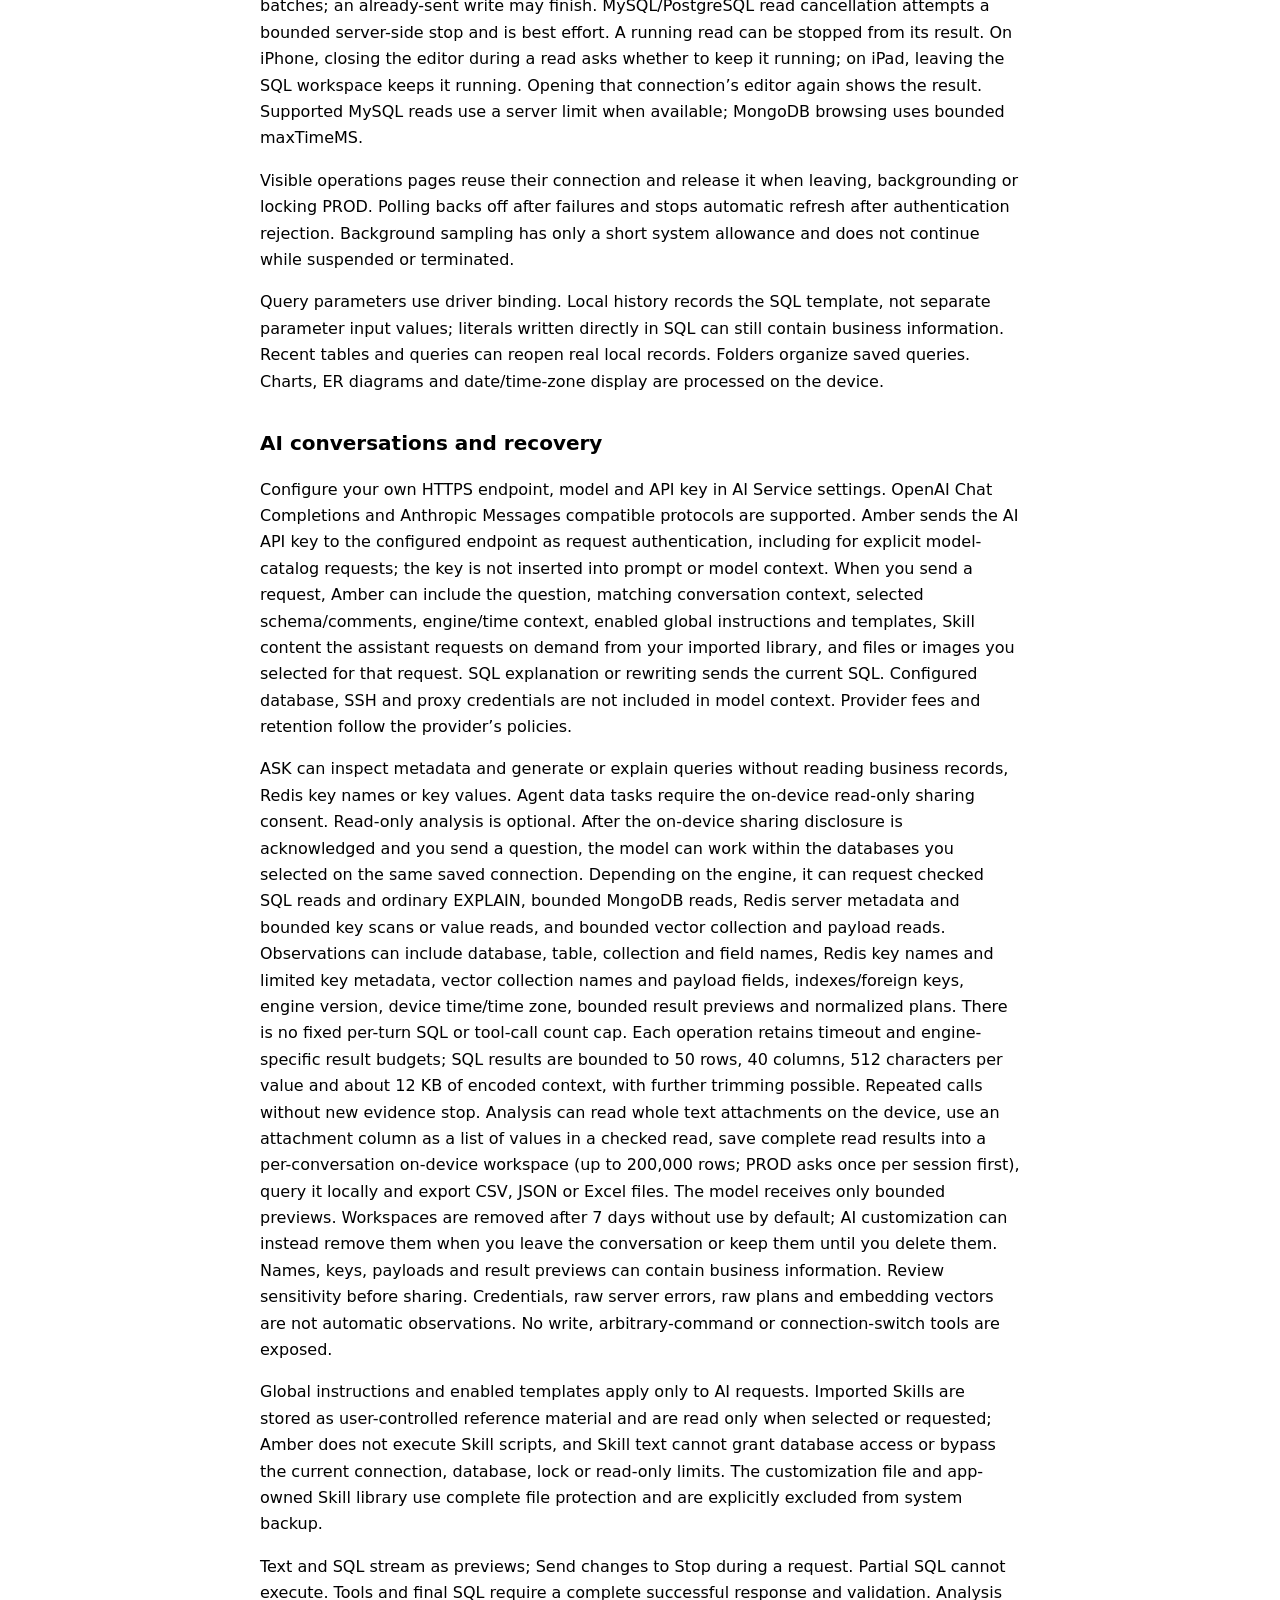
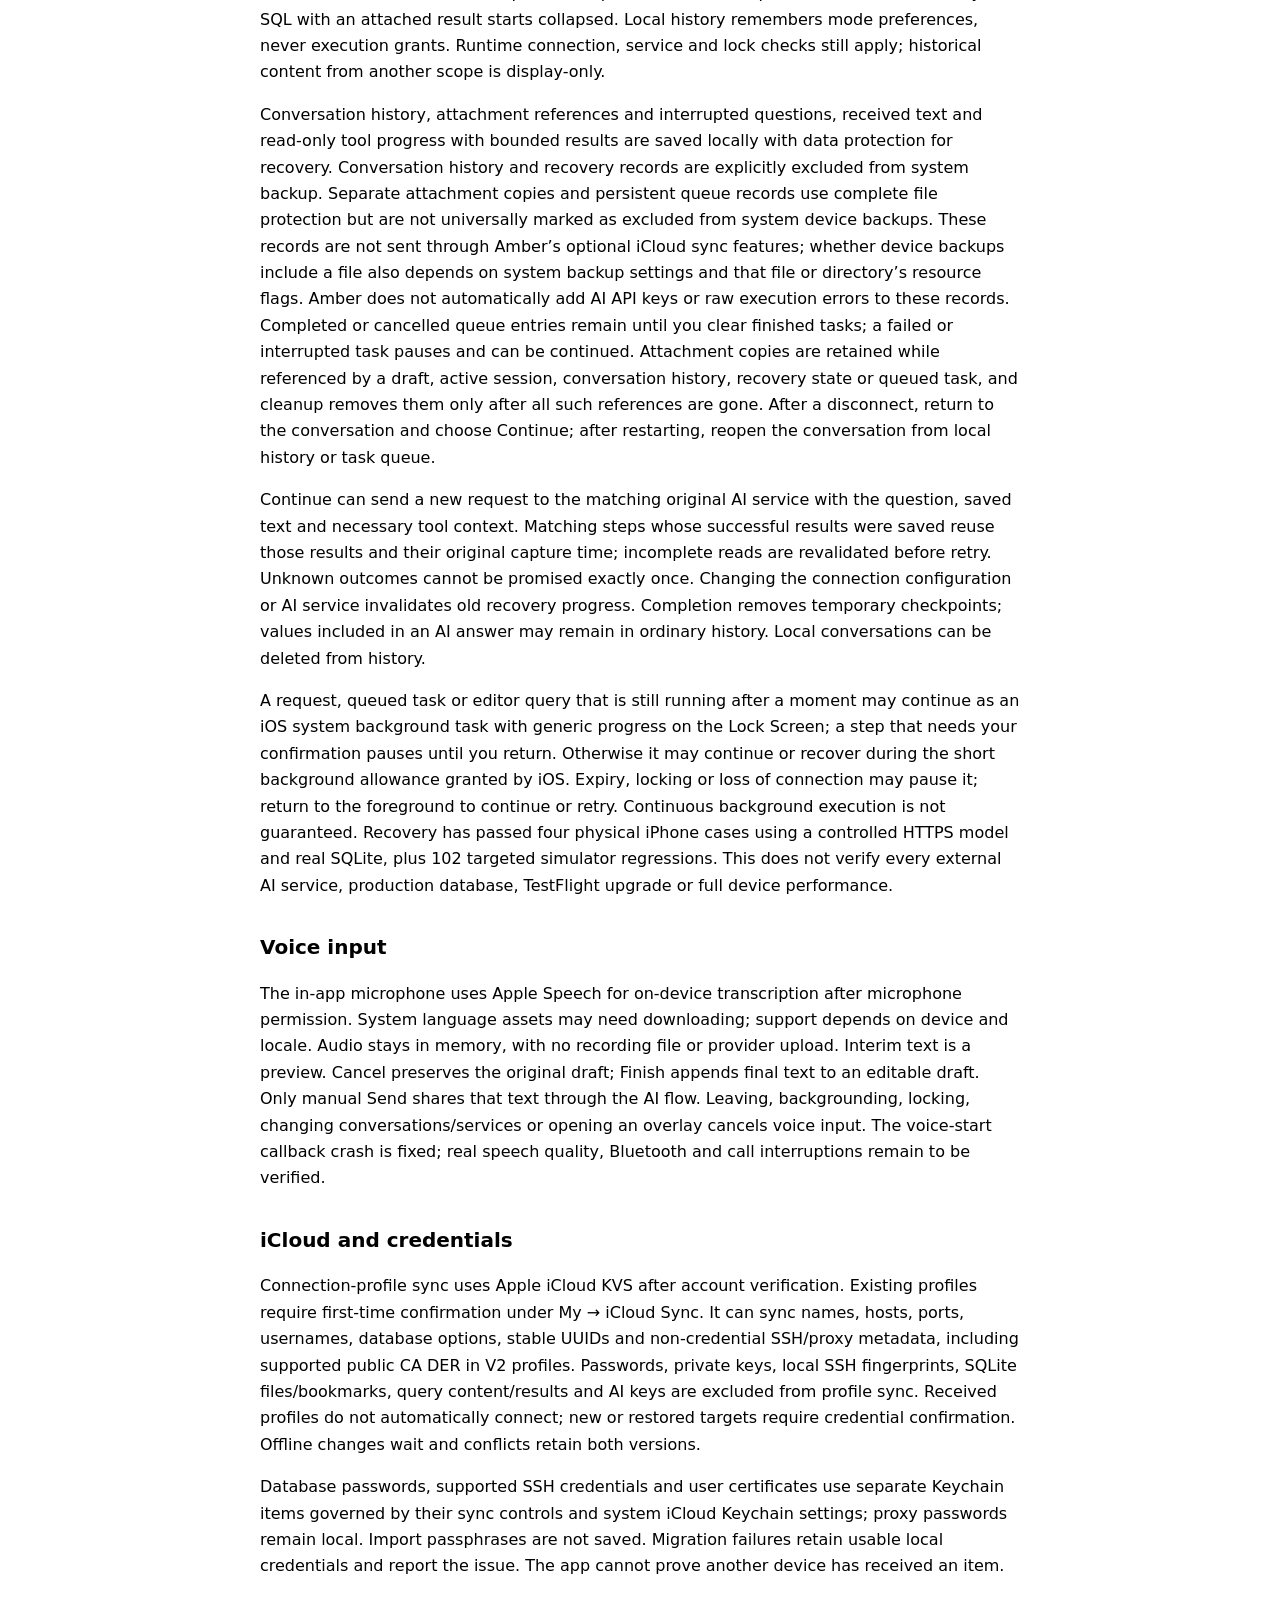
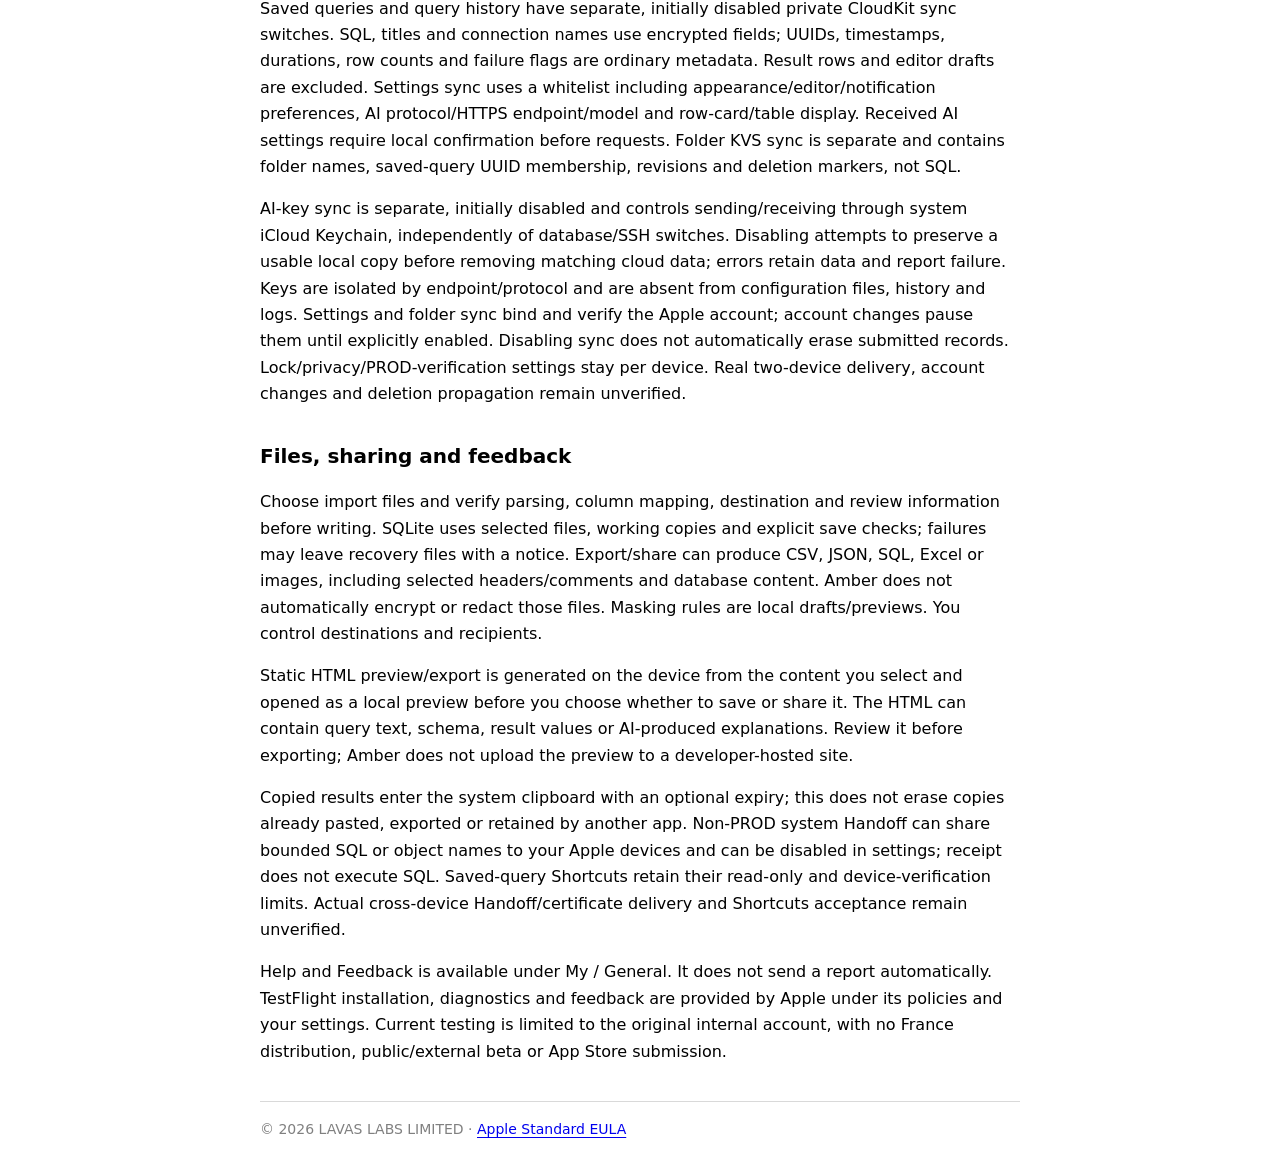
==== commit 6c7790c2: "docs(amber): disclose analysis workspaces, attachment tools and kept editor runs" ====
--- a/amber/index.html
+++ b/amber/index.html
@@ -14,23 +14,23 @@
 </section>
 <section><h2>Connections, TLS and SSH</h2>
 <p>Check the host, port, username, database and network route. Local-network permission may be needed for LAN servers. TLS verifies certificates and hostnames by default. You can explicitly disable database TLS, including for PROD; connection failures never downgrade it automatically. SSH and SOCKS5 do not replace database TLS. Do not expose a database to the entire Internet to troubleshoot a connection.</p>
-<p>Single/multiple SSH hops and authenticated SOCKS5 are supported separately; they cannot currently be combined. SSH records the first host fingerprint and verifies later connections, blocking changes. Confirm the server identity before first use. HTTP CONNECT, automatic Wi-Fi proxies, SFTP and client TLS certificates are not connected. Supported PEM/DER CA roots can be imported from Files while retaining TLS/hostname checks; CA URL import is not available.</p>
+<p>Single/multiple SSH hops and authenticated SOCKS5 are supported separately; they cannot currently be combined. A saved jump host can be reused by other connections, and a CA imported for one connection can be chosen for another. SSH records the first host fingerprint and verifies later connections, blocking changes. Confirm the server identity before first use. HTTP CONNECT, automatic Wi-Fi proxies, SFTP and client TLS certificates are not connected. Supported PEM/DER CA roots can be imported from Files while retaining TLS/hostname checks; CA URL import is not available.</p>
 <p>Import Ed25519, RSA or ECDSA P-256/P-384/P-521 private keys through the file picker or an explicit system paste action. Supported containers include OpenSSH, PEM and PKCS#8. An encrypted key needs a local unlock passphrase that is not saved. Credentials change only after successful import. SSH user certificates are supported separately from private keys; a missing synchronized certificate may leave ordinary public-key login available. Hardware keys, PuTTY PPK and DSA are not supported. Newly generated keys are Ed25519.</p>
 </section>
 <section><h2>Queries, edits and operations</h2>
-<p>The SQL editor runs checked single read-only queries with a result limit. Supported writes, imports, schema changes, migrations, routine calls and database administration use their own review and confirmation flows. Availability depends on the engine, object and account permissions. MySQL DDL implicitly commits and can partially succeed; PostgreSQL migrations use a transaction. MySQL procedures returning result sets are not supported.</p>
-<p>Cancellation, timeout or disconnection does not prove a server-side write was undone. Verify unknown results on the target before retrying. PROD locking stops reads, previews and later batches; an already-sent write may finish. MySQL/PostgreSQL read cancellation attempts a bounded server-side stop and is best effort. Supported MySQL reads use a server limit when available; MongoDB browsing uses bounded maxTimeMS.</p>
+<p>The SQL editor runs the selected or current statement, or every statement in order, as checked read-only queries with a result limit. Writes typed in the editor open a review, and several writes typed together can be reviewed as one transaction. Supported writes, imports, schema changes, migrations, routine calls and database administration use their own review and confirmation flows. Availability depends on the engine, object and account permissions. MySQL DDL implicitly commits and can partially succeed; PostgreSQL migrations use a transaction. MySQL procedures returning result sets are not supported.</p>
+<p>Cancellation, timeout or disconnection does not prove a server-side write was undone. Verify unknown results on the target before retrying. PROD locking stops reads, previews and later batches; an already-sent write may finish. MySQL/PostgreSQL read cancellation attempts a bounded server-side stop and is best effort. A running read can be stopped from its result. On iPhone, closing the editor during a read asks whether to keep it running; on iPad, leaving the SQL workspace keeps it running. Opening that connection’s editor again shows the result. Supported MySQL reads use a server limit when available; MongoDB browsing uses bounded maxTimeMS.</p>
 <p>Visible operations pages reuse their connection and release it when leaving, backgrounding or locking PROD. Polling backs off after failures and stops automatic refresh after authentication rejection. Background sampling has only a short system allowance and does not continue while suspended or terminated.</p>
 <p>Query parameters use driver binding. Local history records the SQL template, not separate parameter input values; literals written directly in SQL can still contain business information. Recent tables and queries can reopen real local records. Folders organize saved queries. Charts, ER diagrams and date/time-zone display are processed on the device.</p>
 </section>
 <section><h2>AI conversations and recovery</h2>
 <p>Configure your own HTTPS endpoint, model and API key in AI Service settings. OpenAI Chat Completions and Anthropic Messages compatible protocols are supported. Amber sends the AI API key to the configured endpoint as request authentication, including for explicit model-catalog requests; the key is not inserted into prompt or model context. When you send a request, Amber can include the question, matching conversation context, selected schema/comments, engine/time context, enabled global instructions and templates, Skill content the assistant requests on demand from your imported library, and files or images you selected for that request. SQL explanation or rewriting sends the current SQL. Configured database, SSH and proxy credentials are not included in model context. Provider fees and retention follow the provider’s policies.</p>
-<p>ASK can inspect metadata and generate or explain queries without reading business records, Redis key names or key values. Agent data tasks require the on-device read-only sharing consent. Read-only analysis is optional. After the on-device sharing disclosure is acknowledged and you send a question, the model can work within the databases you selected on the same saved connection. Depending on the engine, it can request checked SQL reads and ordinary EXPLAIN, bounded MongoDB reads, Redis server metadata and bounded key scans or value reads, and bounded vector collection and payload reads. Observations can include database, table, collection and field names, Redis key names and limited key metadata, vector collection names and payload fields, indexes/foreign keys, engine version, device time/time zone, bounded result previews and normalized plans. There is no fixed per-turn SQL or tool-call count cap. Each operation retains timeout and engine-specific result budgets; SQL results are bounded to 50 rows, 40 columns, 512 characters per value and about 12 KB of encoded context, with further trimming possible. Repeated calls without new evidence stop. Names, keys, payloads and result previews can contain business information. Review sensitivity before sharing. Credentials, raw server errors, raw plans and embedding vectors are not automatic observations. No write, arbitrary-command or connection-switch tools are exposed.</p>
+<p>ASK can inspect metadata and generate or explain queries without reading business records, Redis key names or key values. Agent data tasks require the on-device read-only sharing consent. Read-only analysis is optional. After the on-device sharing disclosure is acknowledged and you send a question, the model can work within the databases you selected on the same saved connection. Depending on the engine, it can request checked SQL reads and ordinary EXPLAIN, bounded MongoDB reads, Redis server metadata and bounded key scans or value reads, and bounded vector collection and payload reads. Observations can include database, table, collection and field names, Redis key names and limited key metadata, vector collection names and payload fields, indexes/foreign keys, engine version, device time/time zone, bounded result previews and normalized plans. There is no fixed per-turn SQL or tool-call count cap. Each operation retains timeout and engine-specific result budgets; SQL results are bounded to 50 rows, 40 columns, 512 characters per value and about 12 KB of encoded context, with further trimming possible. Repeated calls without new evidence stop. Analysis can read whole text attachments on the device, use an attachment column as a list of values in a checked read, save complete read results into a per-conversation on-device workspace (up to 200,000 rows; PROD asks once per session first), query it locally and export CSV, JSON or Excel files. The model receives only bounded previews. Workspaces are removed after 7 days without use by default; AI customization can instead remove them when you leave the conversation or keep them until you delete them. Names, keys, payloads and result previews can contain business information. Review sensitivity before sharing. Credentials, raw server errors, raw plans and embedding vectors are not automatic observations. No write, arbitrary-command or connection-switch tools are exposed.</p>
 <p>Global instructions and enabled templates apply only to AI requests. Imported Skills are stored as user-controlled reference material and are read only when selected or requested; Amber does not execute Skill scripts, and Skill text cannot grant database access or bypass the current connection, database, lock or read-only limits. The customization file and app-owned Skill library use complete file protection and are explicitly excluded from system backup.</p>
 <p>Text and SQL stream as previews; Send changes to Stop during a request. Partial SQL cannot execute. Tools and final SQL require a complete successful response and validation. Analysis SQL with an attached result starts collapsed. Local history remembers mode preferences, never execution grants. Runtime connection, service and lock checks still apply; historical content from another scope is display-only.</p>
 <p>Conversation history, attachment references and interrupted questions, received text and read-only tool progress with bounded results are saved locally with data protection for recovery. Conversation history and recovery records are explicitly excluded from system backup. Separate attachment copies and persistent queue records use complete file protection but are not universally marked as excluded from system device backups. These records are not sent through Amber’s optional iCloud sync features; whether device backups include a file also depends on system backup settings and that file or directory’s resource flags. Amber does not automatically add AI API keys or raw execution errors to these records. Completed or cancelled queue entries remain until you clear finished tasks; a failed or interrupted task pauses and can be continued. Attachment copies are retained while referenced by a draft, active session, conversation history, recovery state or queued task, and cleanup removes them only after all such references are gone. After a disconnect, return to the conversation and choose Continue; after restarting, reopen the conversation from local history or task queue.</p>
 <p>Continue can send a new request to the matching original AI service with the question, saved text and necessary tool context. Matching steps whose successful results were saved reuse those results and their original capture time; incomplete reads are revalidated before retry. Unknown outcomes cannot be promised exactly once. Changing the connection configuration or AI service invalidates old recovery progress. Completion removes temporary checkpoints; values included in an AI answer may remain in ordinary history. Local conversations can be deleted from history.</p>
-<p>A request or queued task may continue or recover during the short background allowance granted by iOS. Expiry, locking or loss of connection may pause it; return to the foreground to continue or retry. Continuous background execution is not guaranteed. Recovery has passed four physical iPhone cases using a controlled HTTPS model and real SQLite, plus 102 targeted simulator regressions. This does not verify every external AI service, production database, TestFlight upgrade or full device performance.</p>
+<p>A request, queued task or editor query that is still running after a moment may continue as an iOS system background task with generic progress on the Lock Screen; a step that needs your confirmation pauses until you return. Otherwise it may continue or recover during the short background allowance granted by iOS. Expiry, locking or loss of connection may pause it; return to the foreground to continue or retry. Continuous background execution is not guaranteed. Recovery has passed four physical iPhone cases using a controlled HTTPS model and real SQLite, plus 102 targeted simulator regressions. This does not verify every external AI service, production database, TestFlight upgrade or full device performance.</p>
 </section>
 <section><h2>Voice input</h2>
 <p>The in-app microphone uses Apple Speech for on-device transcription after microphone permission. System language assets may need downloading; support depends on device and locale. Audio stays in memory, with no recording file or provider upload. Interim text is a preview. Cancel preserves the original draft; Finish appends final text to an editable draft. Only manual Send shares that text through the AI flow. Leaving, backgrounding, locking, changing conversations/services or opening an overlay cancels voice input. The voice-start callback crash is fixed; real speech quality, Bluetooth and call interruptions remain to be verified.</p>
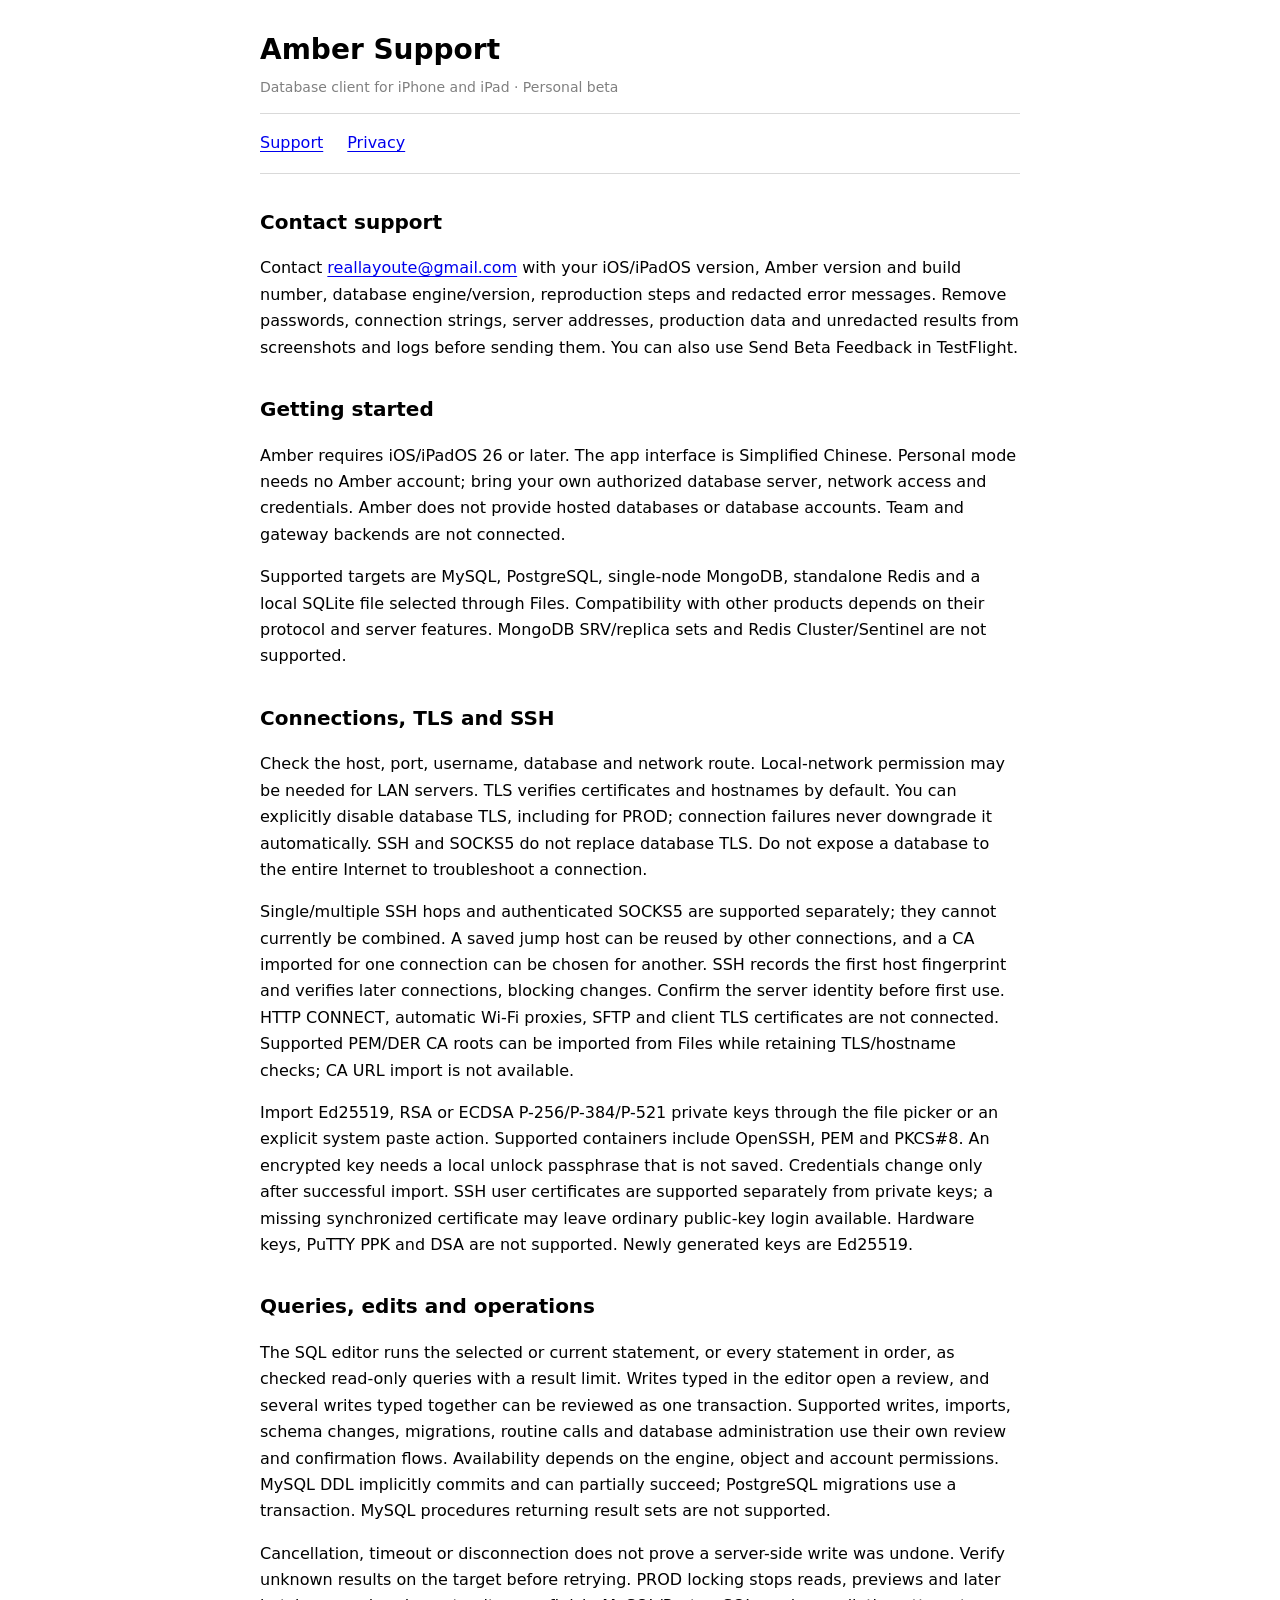
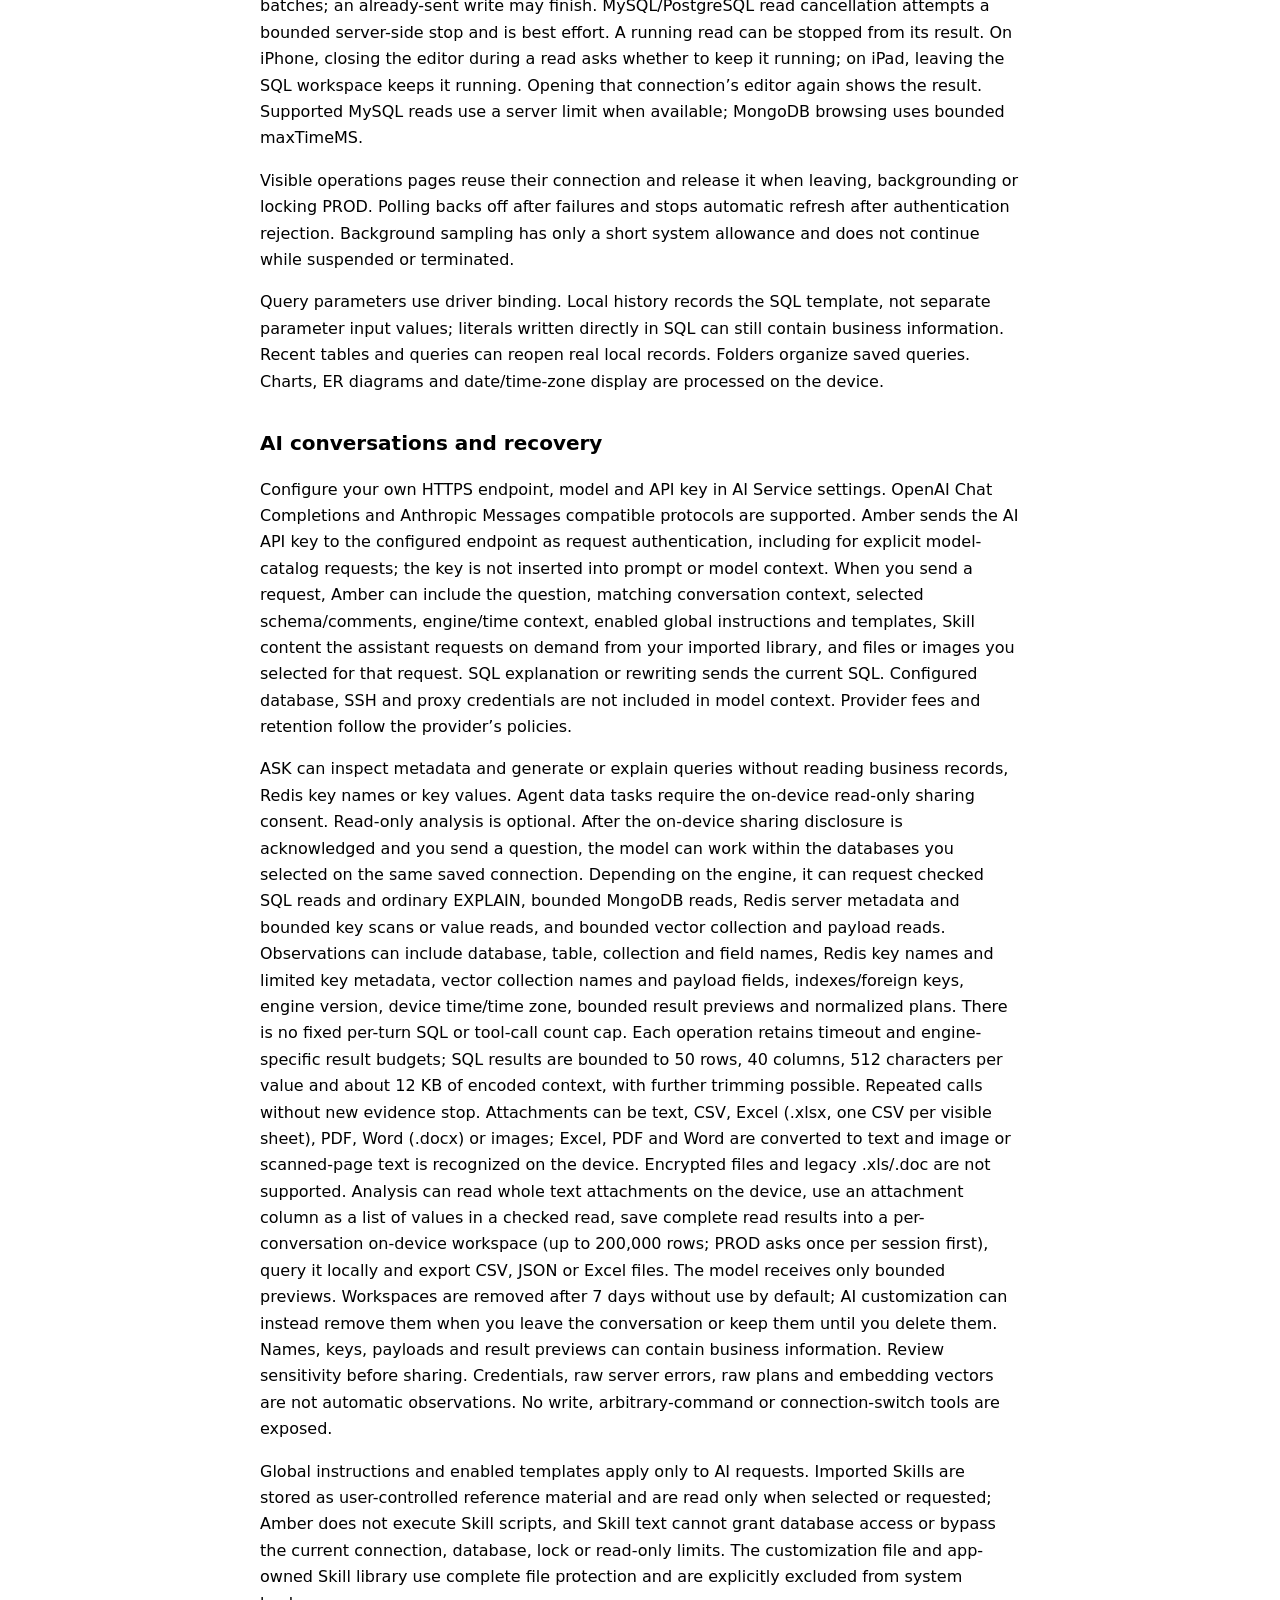
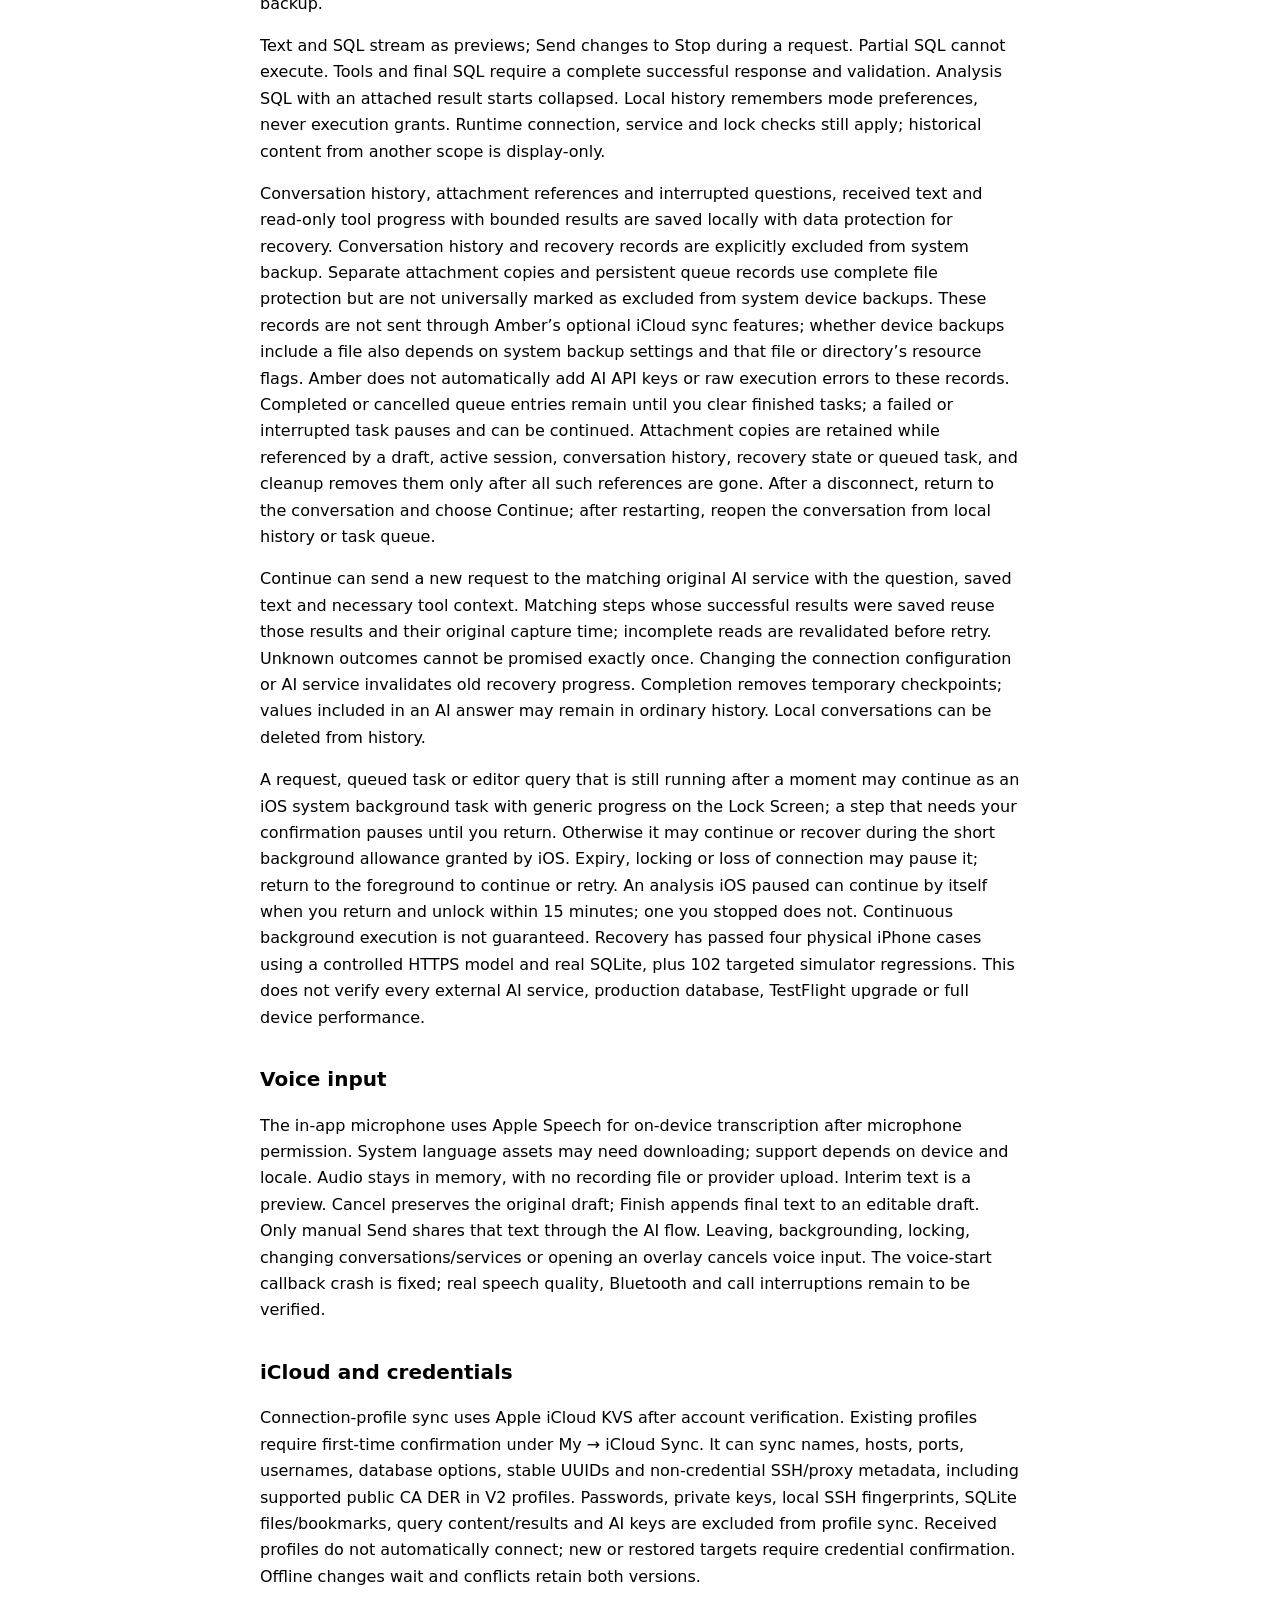
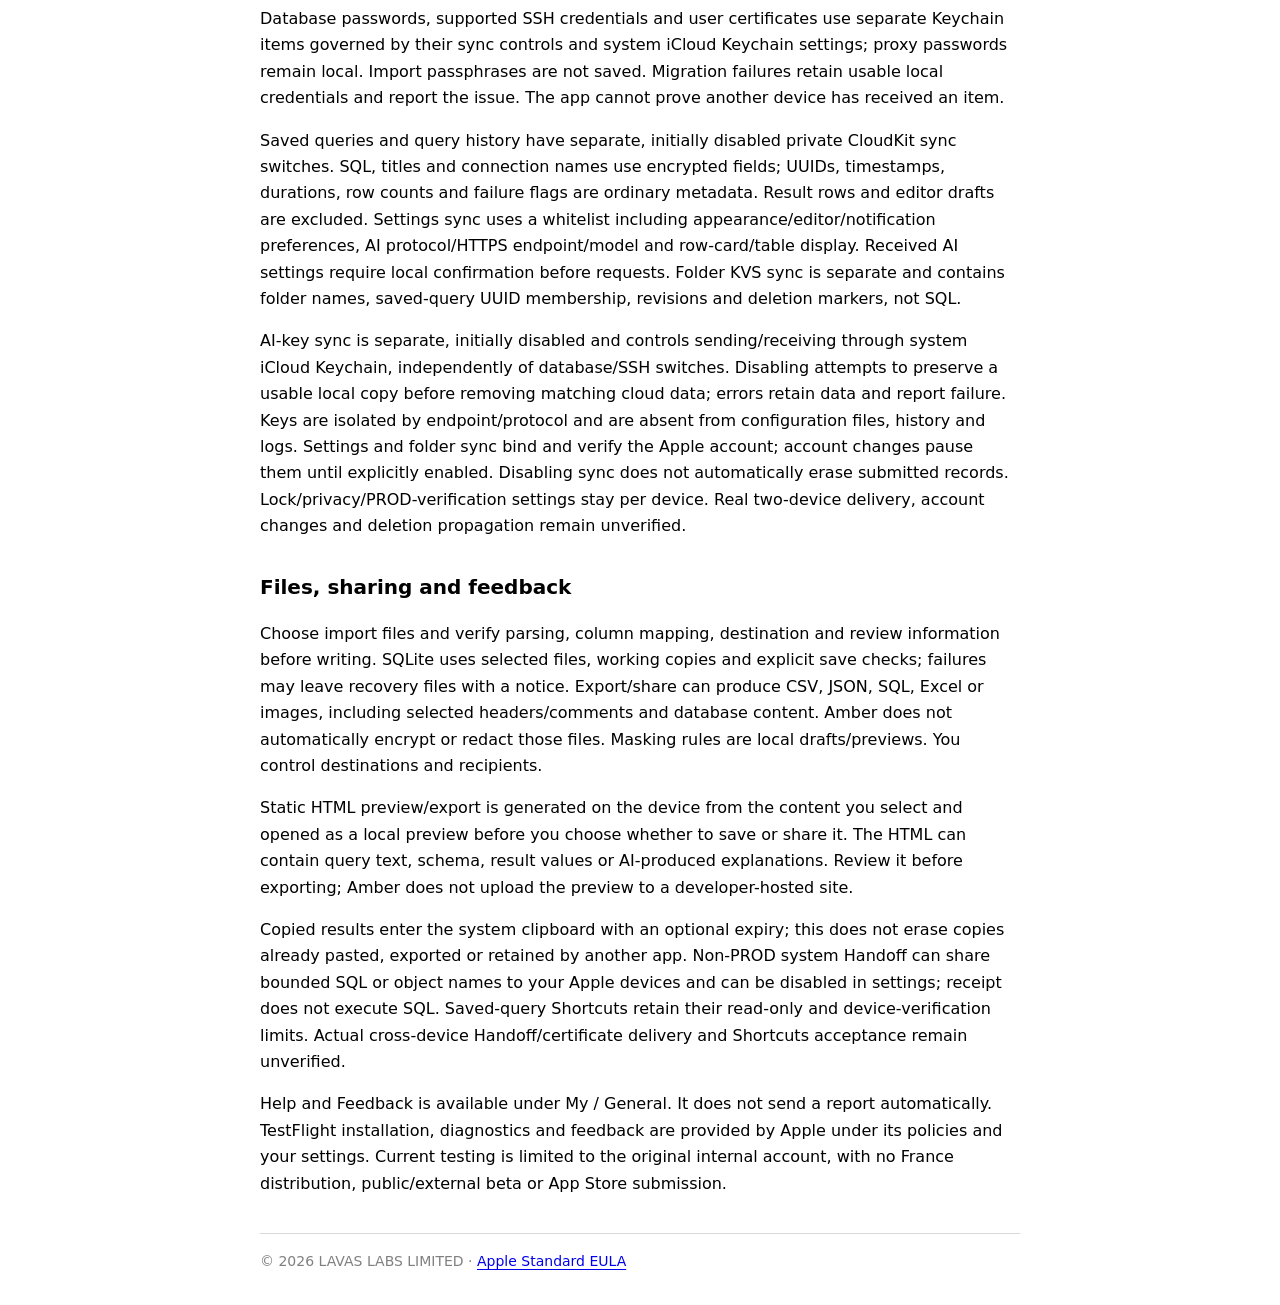
==== commit 2a821c97: "docs(amber): disclose on-device attachment conversion and resumed analyses Co-Authored-By: Claude Op" ====
--- a/amber/index.html
+++ b/amber/index.html
@@ -25,12 +25,12 @@
 </section>
 <section><h2>AI conversations and recovery</h2>
 <p>Configure your own HTTPS endpoint, model and API key in AI Service settings. OpenAI Chat Completions and Anthropic Messages compatible protocols are supported. Amber sends the AI API key to the configured endpoint as request authentication, including for explicit model-catalog requests; the key is not inserted into prompt or model context. When you send a request, Amber can include the question, matching conversation context, selected schema/comments, engine/time context, enabled global instructions and templates, Skill content the assistant requests on demand from your imported library, and files or images you selected for that request. SQL explanation or rewriting sends the current SQL. Configured database, SSH and proxy credentials are not included in model context. Provider fees and retention follow the provider’s policies.</p>
-<p>ASK can inspect metadata and generate or explain queries without reading business records, Redis key names or key values. Agent data tasks require the on-device read-only sharing consent. Read-only analysis is optional. After the on-device sharing disclosure is acknowledged and you send a question, the model can work within the databases you selected on the same saved connection. Depending on the engine, it can request checked SQL reads and ordinary EXPLAIN, bounded MongoDB reads, Redis server metadata and bounded key scans or value reads, and bounded vector collection and payload reads. Observations can include database, table, collection and field names, Redis key names and limited key metadata, vector collection names and payload fields, indexes/foreign keys, engine version, device time/time zone, bounded result previews and normalized plans. There is no fixed per-turn SQL or tool-call count cap. Each operation retains timeout and engine-specific result budgets; SQL results are bounded to 50 rows, 40 columns, 512 characters per value and about 12 KB of encoded context, with further trimming possible. Repeated calls without new evidence stop. Analysis can read whole text attachments on the device, use an attachment column as a list of values in a checked read, save complete read results into a per-conversation on-device workspace (up to 200,000 rows; PROD asks once per session first), query it locally and export CSV, JSON or Excel files. The model receives only bounded previews. Workspaces are removed after 7 days without use by default; AI customization can instead remove them when you leave the conversation or keep them until you delete them. Names, keys, payloads and result previews can contain business information. Review sensitivity before sharing. Credentials, raw server errors, raw plans and embedding vectors are not automatic observations. No write, arbitrary-command or connection-switch tools are exposed.</p>
+<p>ASK can inspect metadata and generate or explain queries without reading business records, Redis key names or key values. Agent data tasks require the on-device read-only sharing consent. Read-only analysis is optional. After the on-device sharing disclosure is acknowledged and you send a question, the model can work within the databases you selected on the same saved connection. Depending on the engine, it can request checked SQL reads and ordinary EXPLAIN, bounded MongoDB reads, Redis server metadata and bounded key scans or value reads, and bounded vector collection and payload reads. Observations can include database, table, collection and field names, Redis key names and limited key metadata, vector collection names and payload fields, indexes/foreign keys, engine version, device time/time zone, bounded result previews and normalized plans. There is no fixed per-turn SQL or tool-call count cap. Each operation retains timeout and engine-specific result budgets; SQL results are bounded to 50 rows, 40 columns, 512 characters per value and about 12 KB of encoded context, with further trimming possible. Repeated calls without new evidence stop. Attachments can be text, CSV, Excel (.xlsx, one CSV per visible sheet), PDF, Word (.docx) or images; Excel, PDF and Word are converted to text and image or scanned-page text is recognized on the device. Encrypted files and legacy .xls/.doc are not supported. Analysis can read whole text attachments on the device, use an attachment column as a list of values in a checked read, save complete read results into a per-conversation on-device workspace (up to 200,000 rows; PROD asks once per session first), query it locally and export CSV, JSON or Excel files. The model receives only bounded previews. Workspaces are removed after 7 days without use by default; AI customization can instead remove them when you leave the conversation or keep them until you delete them. Names, keys, payloads and result previews can contain business information. Review sensitivity before sharing. Credentials, raw server errors, raw plans and embedding vectors are not automatic observations. No write, arbitrary-command or connection-switch tools are exposed.</p>
 <p>Global instructions and enabled templates apply only to AI requests. Imported Skills are stored as user-controlled reference material and are read only when selected or requested; Amber does not execute Skill scripts, and Skill text cannot grant database access or bypass the current connection, database, lock or read-only limits. The customization file and app-owned Skill library use complete file protection and are explicitly excluded from system backup.</p>
 <p>Text and SQL stream as previews; Send changes to Stop during a request. Partial SQL cannot execute. Tools and final SQL require a complete successful response and validation. Analysis SQL with an attached result starts collapsed. Local history remembers mode preferences, never execution grants. Runtime connection, service and lock checks still apply; historical content from another scope is display-only.</p>
 <p>Conversation history, attachment references and interrupted questions, received text and read-only tool progress with bounded results are saved locally with data protection for recovery. Conversation history and recovery records are explicitly excluded from system backup. Separate attachment copies and persistent queue records use complete file protection but are not universally marked as excluded from system device backups. These records are not sent through Amber’s optional iCloud sync features; whether device backups include a file also depends on system backup settings and that file or directory’s resource flags. Amber does not automatically add AI API keys or raw execution errors to these records. Completed or cancelled queue entries remain until you clear finished tasks; a failed or interrupted task pauses and can be continued. Attachment copies are retained while referenced by a draft, active session, conversation history, recovery state or queued task, and cleanup removes them only after all such references are gone. After a disconnect, return to the conversation and choose Continue; after restarting, reopen the conversation from local history or task queue.</p>
 <p>Continue can send a new request to the matching original AI service with the question, saved text and necessary tool context. Matching steps whose successful results were saved reuse those results and their original capture time; incomplete reads are revalidated before retry. Unknown outcomes cannot be promised exactly once. Changing the connection configuration or AI service invalidates old recovery progress. Completion removes temporary checkpoints; values included in an AI answer may remain in ordinary history. Local conversations can be deleted from history.</p>
-<p>A request, queued task or editor query that is still running after a moment may continue as an iOS system background task with generic progress on the Lock Screen; a step that needs your confirmation pauses until you return. Otherwise it may continue or recover during the short background allowance granted by iOS. Expiry, locking or loss of connection may pause it; return to the foreground to continue or retry. Continuous background execution is not guaranteed. Recovery has passed four physical iPhone cases using a controlled HTTPS model and real SQLite, plus 102 targeted simulator regressions. This does not verify every external AI service, production database, TestFlight upgrade or full device performance.</p>
+<p>A request, queued task or editor query that is still running after a moment may continue as an iOS system background task with generic progress on the Lock Screen; a step that needs your confirmation pauses until you return. Otherwise it may continue or recover during the short background allowance granted by iOS. Expiry, locking or loss of connection may pause it; return to the foreground to continue or retry. An analysis iOS paused can continue by itself when you return and unlock within 15 minutes; one you stopped does not. Continuous background execution is not guaranteed. Recovery has passed four physical iPhone cases using a controlled HTTPS model and real SQLite, plus 102 targeted simulator regressions. This does not verify every external AI service, production database, TestFlight upgrade or full device performance.</p>
 </section>
 <section><h2>Voice input</h2>
 <p>The in-app microphone uses Apple Speech for on-device transcription after microphone permission. System language assets may need downloading; support depends on device and locale. Audio stays in memory, with no recording file or provider upload. Interim text is a preview. Cancel preserves the original draft; Finish appends final text to an editable draft. Only manual Send shares that text through the AI flow. Leaving, backgrounding, locking, changing conversations/services or opening an overlay cancels voice input. The voice-start callback crash is fixed; real speech quality, Bluetooth and call interruptions remain to be verified.</p>
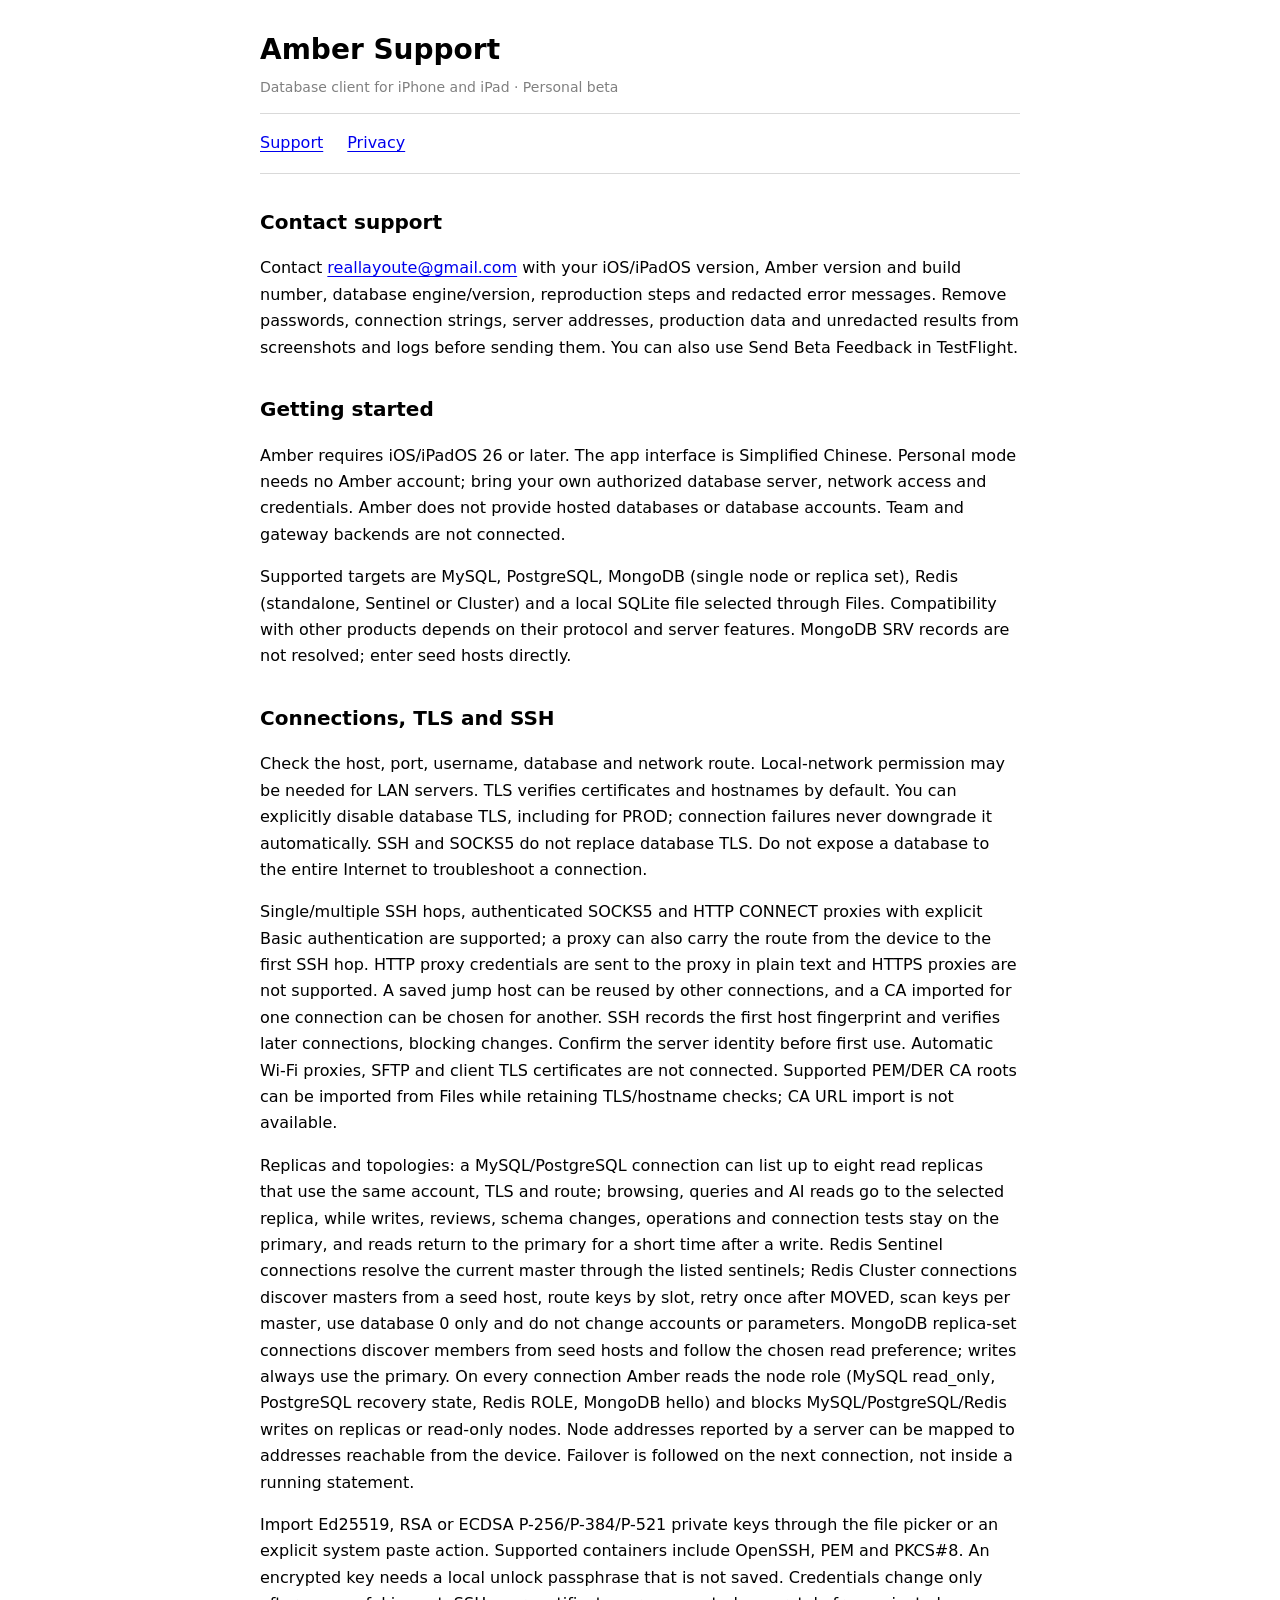
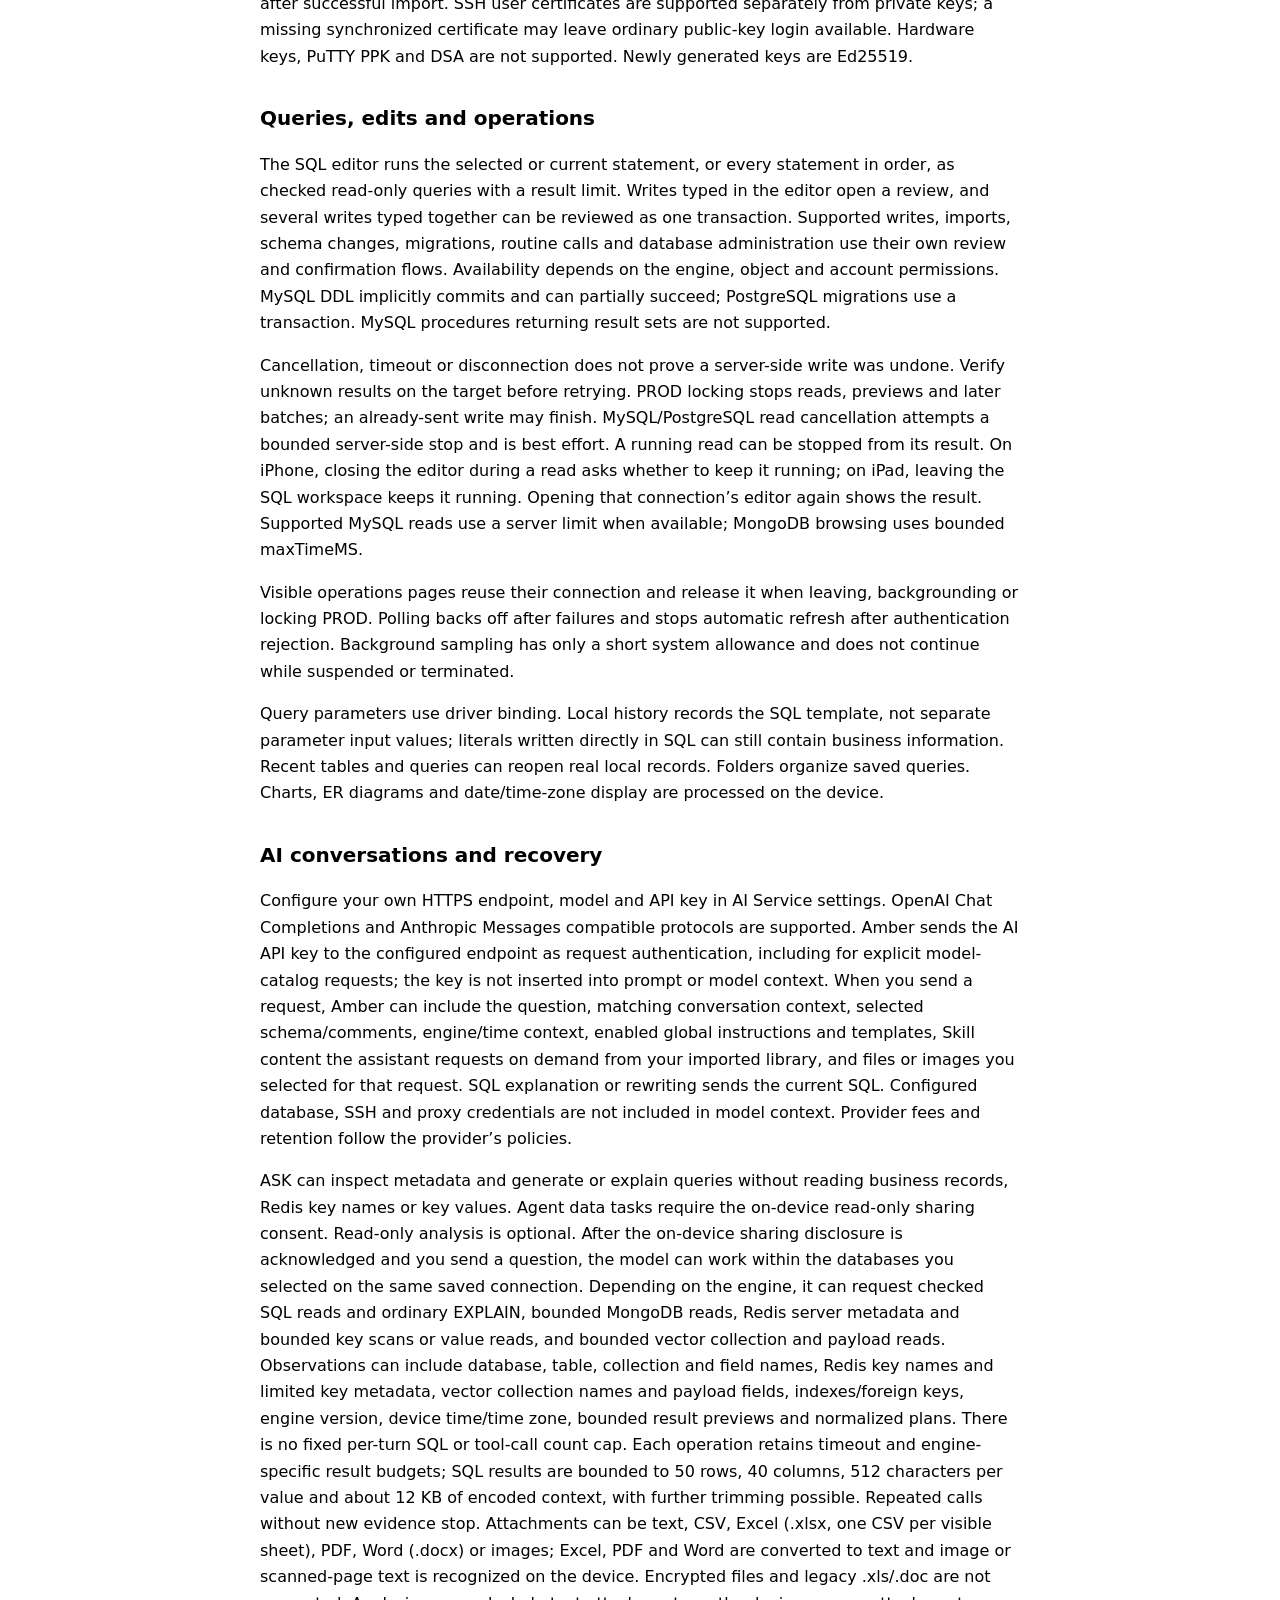
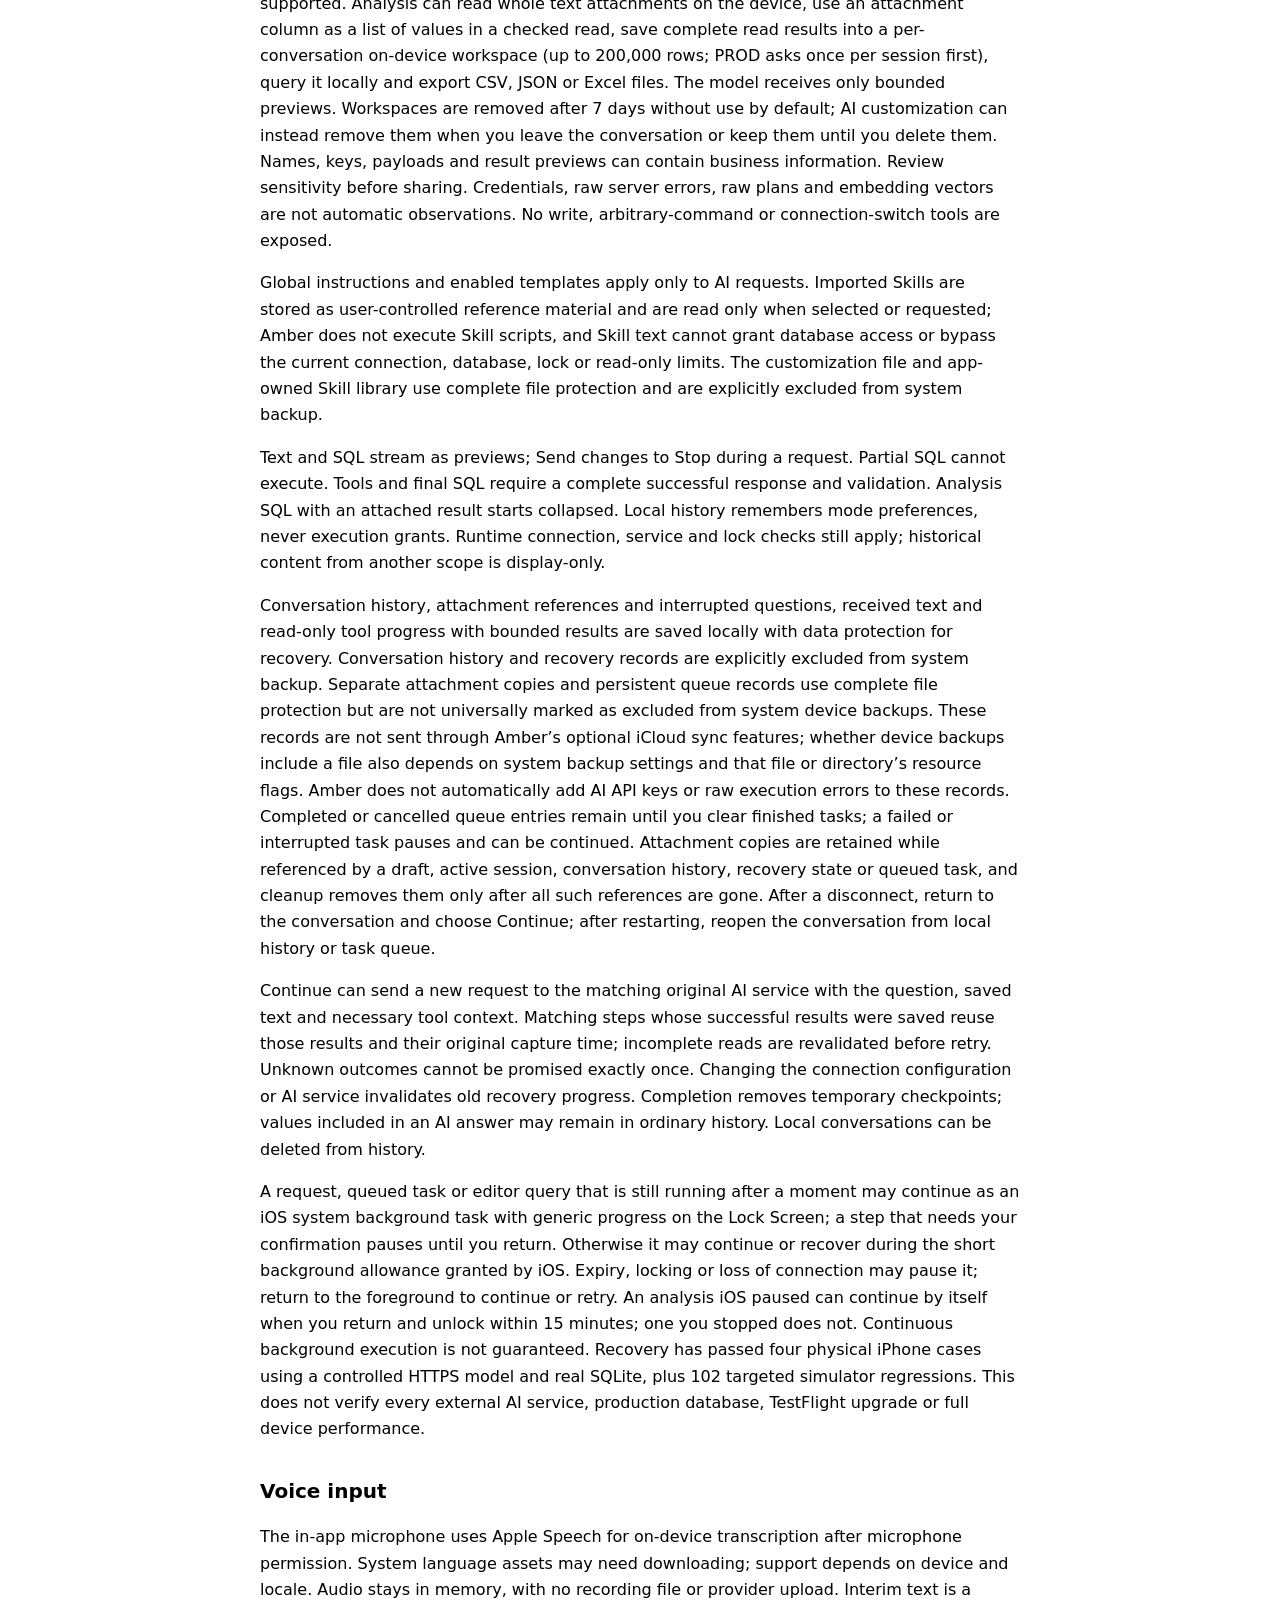
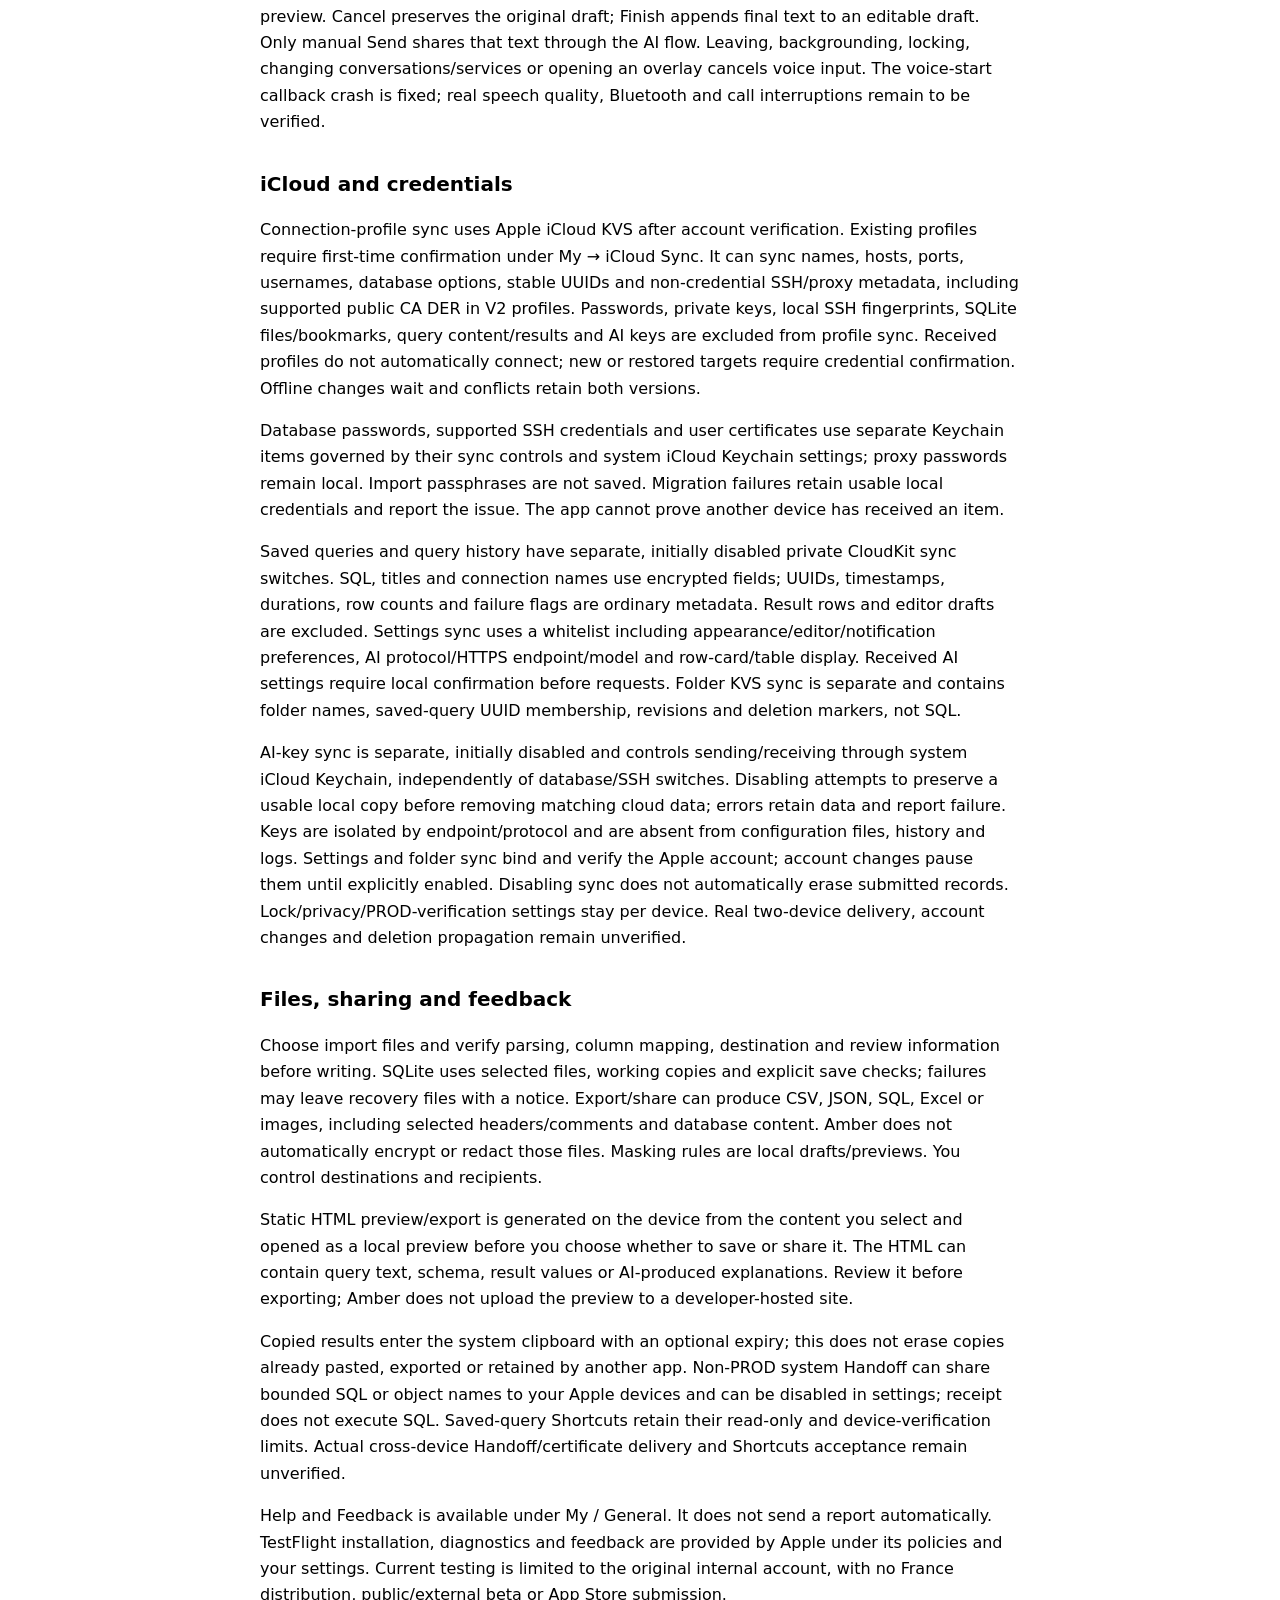
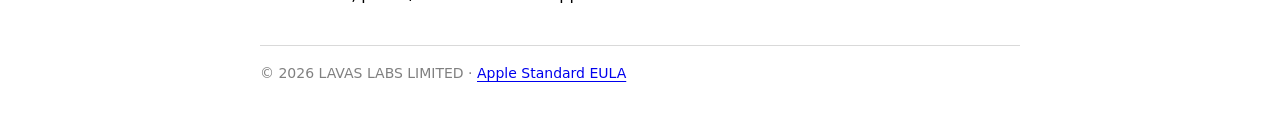
==== commit 01ad016a: "docs(amber): disclose read replicas, Sentinel, Cluster, replica sets and HTTP proxies Co-Authored-By" ====
--- a/amber/index.html
+++ b/amber/index.html
@@ -10,11 +10,12 @@
 </section>
 <section><h2>Getting started</h2>
 <p>Amber requires iOS/iPadOS 26 or later. The app interface is Simplified Chinese. Personal mode needs no Amber account; bring your own authorized database server, network access and credentials. Amber does not provide hosted databases or database accounts. Team and gateway backends are not connected.</p>
-<p>Supported targets are MySQL, PostgreSQL, single-node MongoDB, standalone Redis and a local SQLite file selected through Files. Compatibility with other products depends on their protocol and server features. MongoDB SRV/replica sets and Redis Cluster/Sentinel are not supported.</p>
+<p>Supported targets are MySQL, PostgreSQL, MongoDB (single node or replica set), Redis (standalone, Sentinel or Cluster) and a local SQLite file selected through Files. Compatibility with other products depends on their protocol and server features. MongoDB SRV records are not resolved; enter seed hosts directly.</p>
 </section>
 <section><h2>Connections, TLS and SSH</h2>
 <p>Check the host, port, username, database and network route. Local-network permission may be needed for LAN servers. TLS verifies certificates and hostnames by default. You can explicitly disable database TLS, including for PROD; connection failures never downgrade it automatically. SSH and SOCKS5 do not replace database TLS. Do not expose a database to the entire Internet to troubleshoot a connection.</p>
-<p>Single/multiple SSH hops and authenticated SOCKS5 are supported separately; they cannot currently be combined. A saved jump host can be reused by other connections, and a CA imported for one connection can be chosen for another. SSH records the first host fingerprint and verifies later connections, blocking changes. Confirm the server identity before first use. HTTP CONNECT, automatic Wi-Fi proxies, SFTP and client TLS certificates are not connected. Supported PEM/DER CA roots can be imported from Files while retaining TLS/hostname checks; CA URL import is not available.</p>
+<p>Single/multiple SSH hops, authenticated SOCKS5 and HTTP CONNECT proxies with explicit Basic authentication are supported; a proxy can also carry the route from the device to the first SSH hop. HTTP proxy credentials are sent to the proxy in plain text and HTTPS proxies are not supported. A saved jump host can be reused by other connections, and a CA imported for one connection can be chosen for another. SSH records the first host fingerprint and verifies later connections, blocking changes. Confirm the server identity before first use. Automatic Wi-Fi proxies, SFTP and client TLS certificates are not connected. Supported PEM/DER CA roots can be imported from Files while retaining TLS/hostname checks; CA URL import is not available.</p>
+<p>Replicas and topologies: a MySQL/PostgreSQL connection can list up to eight read replicas that use the same account, TLS and route; browsing, queries and AI reads go to the selected replica, while writes, reviews, schema changes, operations and connection tests stay on the primary, and reads return to the primary for a short time after a write. Redis Sentinel connections resolve the current master through the listed sentinels; Redis Cluster connections discover masters from a seed host, route keys by slot, retry once after MOVED, scan keys per master, use database 0 only and do not change accounts or parameters. MongoDB replica-set connections discover members from seed hosts and follow the chosen read preference; writes always use the primary. On every connection Amber reads the node role (MySQL read_only, PostgreSQL recovery state, Redis ROLE, MongoDB hello) and blocks MySQL/PostgreSQL/Redis writes on replicas or read-only nodes. Node addresses reported by a server can be mapped to addresses reachable from the device. Failover is followed on the next connection, not inside a running statement.</p>
 <p>Import Ed25519, RSA or ECDSA P-256/P-384/P-521 private keys through the file picker or an explicit system paste action. Supported containers include OpenSSH, PEM and PKCS#8. An encrypted key needs a local unlock passphrase that is not saved. Credentials change only after successful import. SSH user certificates are supported separately from private keys; a missing synchronized certificate may leave ordinary public-key login available. Hardware keys, PuTTY PPK and DSA are not supported. Newly generated keys are Ed25519.</p>
 </section>
 <section><h2>Queries, edits and operations</h2>
